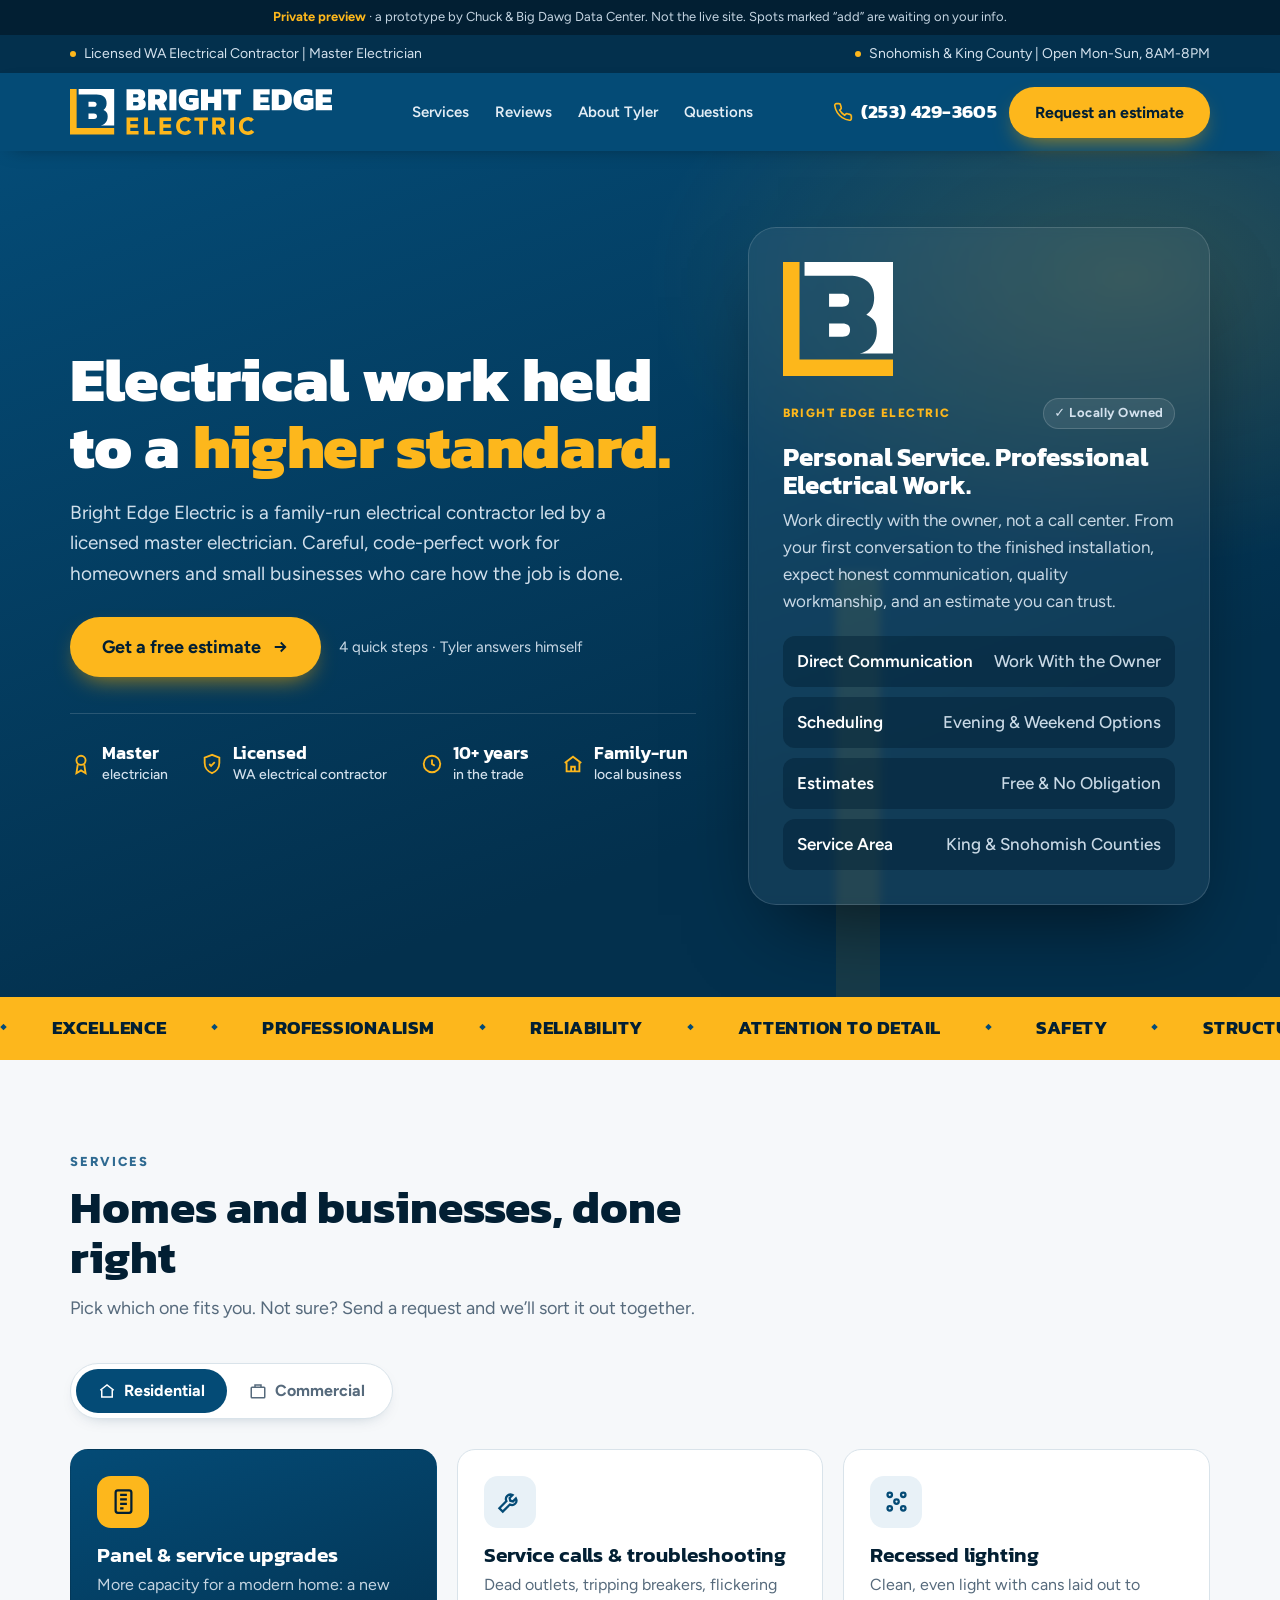
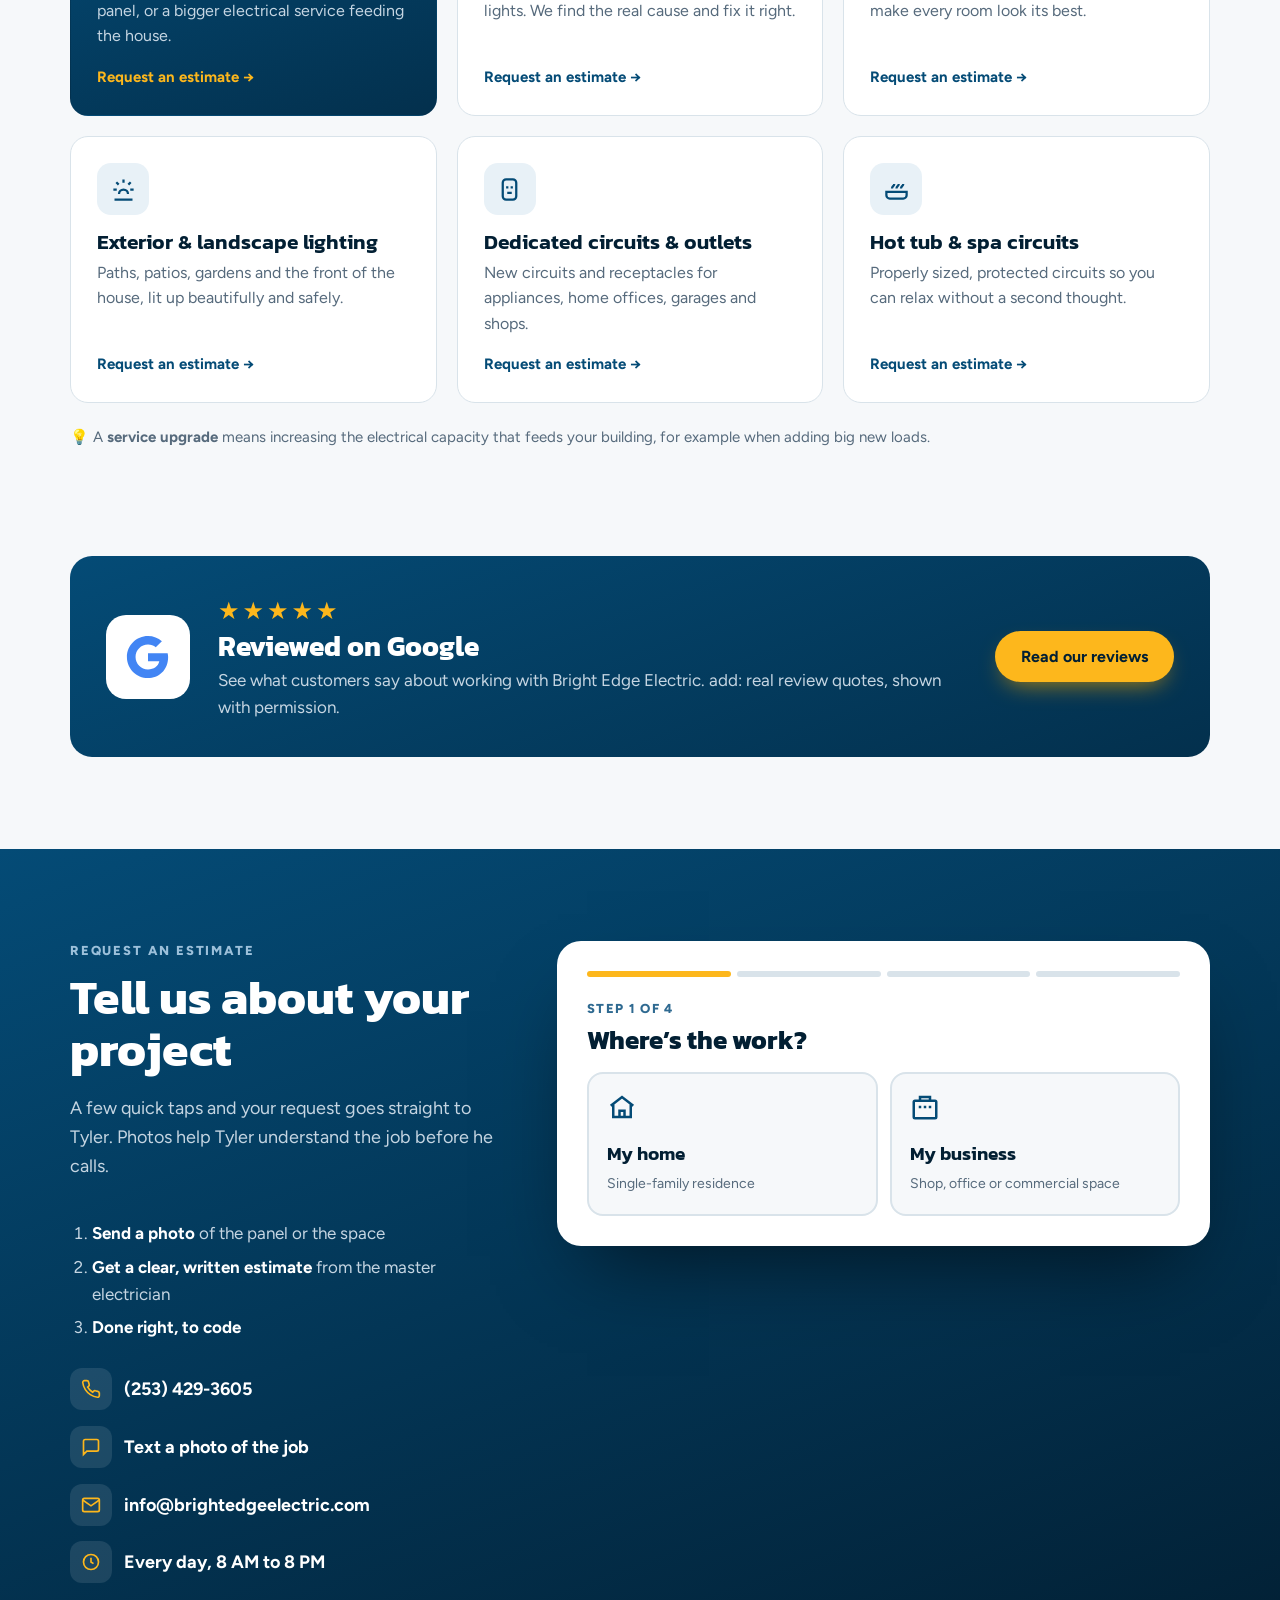
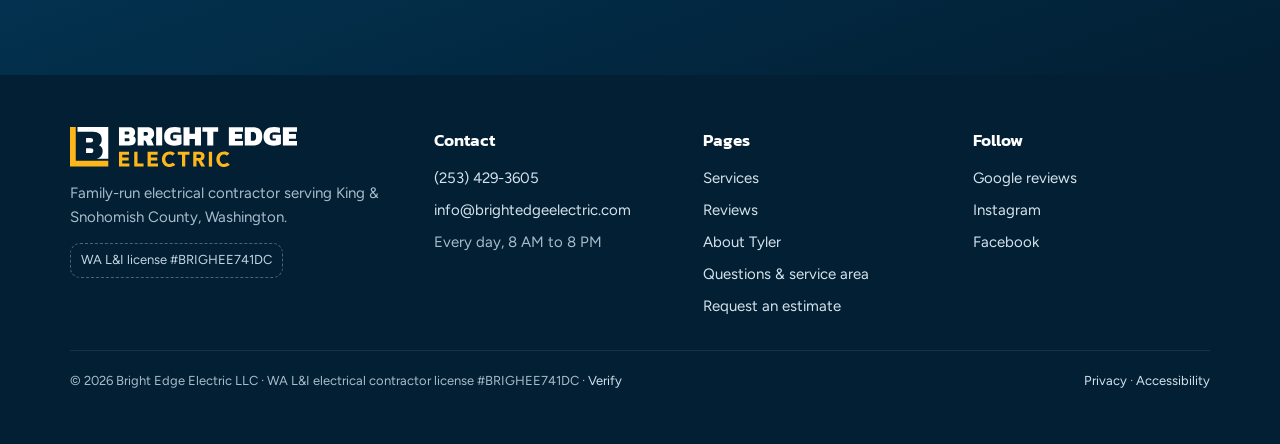
==== index.html @ 6c6858cc "Short home page + About and Questions pages, a phone menu, and real light/dark mode Feedback (Oct 24" ====
<!doctype html>
<html lang="en">
<head>
<meta charset="utf-8">
<meta name="viewport" content="width=device-width, initial-scale=1, viewport-fit=cover">
<title>Bright Edge Electric | Master Electrician · King &amp; Snohomish County</title>
<meta name="description" content="Bright Edge Electric LLC: Licensed WA Electrical Contractor and Master Electrician for homes and small businesses in Snohomish &amp; King County. Panel and service upgrades, lighting, troubleshooting, tenant improvements. Free estimates. Open Mon-Sun, 8AM-8PM.">
<meta name="robots" content="noindex">
<meta name="color-scheme" content="light dark">
<meta name="theme-color" content="#044B76">
<link rel="icon" type="image/png" sizes="32x32" href="assets/icon-32.png">
<link rel="apple-touch-icon" href="assets/icon-180.png">
<link rel="preconnect" href="https://fonts.googleapis.com">
<link rel="preconnect" href="https://fonts.gstatic.com" crossorigin>
<link href="https://fonts.googleapis.com/css2?family=Kanit:wght@600;700;800&family=Figtree:wght@400;500;600;700;800;900&display=swap" rel="stylesheet">
<link rel="stylesheet" href="assets/site.css">
<script type="application/ld+json">
{"@context":"https://schema.org","@type":"Electrician","name":"Bright Edge Electric LLC","telephone":"+1-253-429-3605",
 "email":"info@brightedgeelectric.com","url":"https://www.brightedgeelectric.com/","image":"assets/icon-512.png",
 "areaServed":[{"@type":"AdministrativeArea","name":"King County, WA"},{"@type":"AdministrativeArea","name":"Snohomish County, WA"}],
 "openingHoursSpecification":[{"@type":"OpeningHoursSpecification","dayOfWeek":["Monday","Tuesday","Wednesday","Thursday","Friday","Saturday","Sunday"],"opens":"08:00","closes":"20:00"}],
 "identifier":{"@type":"PropertyValue","name":"WA L&I Electrical Contractor License","value":"BRIGHEE741DC"},
 "founder":{"@type":"Person","name":"Tyler Koch","jobTitle":"Owner & Master Electrician"},
 "sameAs":["https://www.instagram.com/brightedgeelectric","https://www.facebook.com/share/1AqopaQsct/","https://share.google/fxkkFDbRHWmGJxpIm"]}
</script>
</head>
<body>

<div class="preview"><b>Private preview</b> · a prototype by Chuck &amp; Big Dawg Data Center. Not the live site. Spots marked “add” are waiting on your info.</div>

<div class="topbar"><div class="wrap">
  <span><i class="dot"></i> Licensed WA Electrical Contractor | Master Electrician</span>
  <span class="hide-sm"><i class="dot"></i> Snohomish &amp; King County | Open Mon-Sun, 8AM-8PM</span>
</div></div>

<header class="main"><div class="wrap">
  <a class="logo" href="#top" aria-label="Bright Edge Electric home"><img src="assets/logo-horizontal-reverse.svg" alt="Bright Edge Electric"></a>
  <nav class="links" aria-label="Main"><a href="#services">Services</a><a href="#reviews">Reviews</a><a href="about.html">About Tyler</a><a href="faq.html">Questions</a></nav>
  <div class="head-cta">
    <a class="phone" href="tel:+12534293605" aria-label="Call (253) 429-3605">
      <svg viewBox="0 0 24 24" fill="none" stroke="currentColor" stroke-width="2"><path d="M22 16.9v3a2 2 0 0 1-2.2 2 19.8 19.8 0 0 1-8.6-3.1 19.5 19.5 0 0 1-6-6A19.8 19.8 0 0 1 2.1 4.2 2 2 0 0 1 4.1 2h3a2 2 0 0 1 2 1.7c.1.9.4 1.8.7 2.7a2 2 0 0 1-.5 2.1L8 9.8a16 16 0 0 0 6 6l1.3-1.3a2 2 0 0 1 2.1-.4c.9.3 1.8.6 2.7.7a2 2 0 0 1 1.7 2z"/></svg>
      <span>(253) 429-3605</span></a>
    <a class="btn btn-gold" href="#quote">Request an estimate</a>
  </div>
</div></header>
<nav class="mnav" aria-label="Pages"><div class="wrap"><a href="#services">Services</a><a href="#reviews">Reviews</a><a href="about.html">About</a><a href="faq.html">Questions</a></div></nav>

<main id="top">
<section class="hero" style="padding:0"><div class="wrap">
  <div>
    <h1>Electrical work held to a <em>higher standard.</em></h1>
    <p class="lede">Bright Edge Electric is a family-run electrical contractor led by a licensed master electrician. Careful, code-perfect work for homeowners and small businesses who care how the job is done.</p>
    <div class="ctas"><a class="btn btn-gold btn-big" href="#quote">Get a free estimate
      <svg viewBox="0 0 24 24" fill="none" stroke="currentColor" stroke-width="2.4"><path d="M5 12h14M13 6l6 6-6 6"/></svg></a>
      <span class="cta-note">4 quick steps · Tyler answers himself</span></div>
    <div class="trust">
      <div><svg viewBox="0 0 24 24" fill="none" stroke="currentColor" stroke-width="2"><circle cx="12" cy="8" r="5"/><path d="M8.5 12.5 7 22l5-3 5 3-1.5-9.5"/></svg><span><b>Master</b>electrician</span></div>
      <div><svg viewBox="0 0 24 24" fill="none" stroke="currentColor" stroke-width="2"><path d="M12 2 4 5v6c0 5 3.4 9.4 8 11 4.6-1.6 8-6 8-11V5z"/><path d="m9 12 2 2 4-4"/></svg><span><b>Licensed</b>WA electrical contractor</span></div>
      <div><svg viewBox="0 0 24 24" fill="none" stroke="currentColor" stroke-width="2"><circle cx="12" cy="12" r="9"/><path d="M12 7v5l3 2"/></svg><span><b>10+ years</b>in the trade</span></div>
      <div><svg viewBox="0 0 24 24" fill="none" stroke="currentColor" stroke-width="2"><path d="M3 11 12 4l9 7"/><path d="M5 10v10h14V10"/><path d="M10 20v-5h4v5"/></svg><span><b>Family-run</b>local business</span></div>
    </div>
  </div>
  <div class="hero-card">
    <img class="mark" src="assets/icon-reverse.svg" alt="">
    <div class="card-tag"><span>Bright Edge Electric</span><span class="local">✓ Locally Owned</span></div>
    <h3>Personal Service. Professional Electrical Work.</h3>
    <p>Work directly with the owner, not a call center. From your first conversation to the finished installation, expect honest communication, quality workmanship, and an estimate you can trust.</p>
    <div class="hours">
      <div>Direct Communication <span>Work With the Owner</span></div>
      <div>Scheduling <span>Evening &amp; Weekend Options</span></div>
      <div>Estimates <span>Free &amp; No Obligation</span></div>
      <div>Service Area <span>King &amp; Snohomish Counties</span></div>
    </div>
  </div>
</div></section>

<div class="values" aria-hidden="true"><div class="track">
  <span>Excellence</span><span>Professionalism</span><span>Reliability</span><span>Attention to detail</span><span>Safety</span><span>Structure</span>
  <span>Excellence</span><span>Professionalism</span><span>Reliability</span><span>Attention to detail</span><span>Safety</span><span>Structure</span>
</div></div>

<section id="services"><div class="wrap">
  <div class="section-head">
    <div class="kicker">Services</div>
    <h2>Homes and businesses, done right</h2>
    <p>Pick which one fits you. Not sure? Send a request and we’ll sort it out together.</p>
  </div>
  <div class="switch" role="group" aria-label="Show services for">
    <button type="button" aria-pressed="true" data-panel="res"><svg viewBox="0 0 24 24" fill="none" stroke="currentColor" stroke-width="2"><path d="M3 11 12 4l9 7"/><path d="M5 10v10h14V10"/></svg>Residential</button>
    <button type="button" aria-pressed="false" data-panel="com"><svg viewBox="0 0 24 24" fill="none" stroke="currentColor" stroke-width="2"><rect x="3" y="7" width="18" height="14" rx="1"/><path d="M8 7V4h8v3"/></svg>Commercial</button>
  </div>

  <div class="svc-panel grid3 on" id="res">
    <div class="svc feature"><div class="ic"><svg viewBox="0 0 24 24" fill="none" stroke="currentColor" stroke-width="2"><rect x="5" y="2" width="14" height="20" rx="2"/><path d="M9 6h6M9 10h6M9 14h6M9 18h3"/></svg></div>
      <h3>Panel &amp; service upgrades</h3><p>More capacity for a modern home: a new panel, or a bigger electrical service feeding the house.</p><a href="#quote" data-svc="Panel / service upgrade" data-type="home">Request an estimate →</a></div>
    <div class="svc"><div class="ic"><svg viewBox="0 0 24 24" fill="none" stroke="currentColor" stroke-width="2"><path d="M14.7 6.3a4 4 0 0 0-5.4 5.4L3 18l3 3 6.3-6.3a4 4 0 0 0 5.4-5.4l-2.6 2.6-2.4-.6-.6-2.4z"/></svg></div>
      <h3>Service calls &amp; troubleshooting</h3><p>Dead outlets, tripping breakers, flickering lights. We find the real cause and fix it right.</p><a href="#quote" data-svc="Troubleshooting" data-type="home">Request an estimate →</a></div>
    <div class="svc"><div class="ic"><svg viewBox="0 0 24 24" fill="none" stroke="currentColor" stroke-width="2"><circle cx="6" cy="6" r="2"/><circle cx="18" cy="6" r="2"/><circle cx="6" cy="18" r="2"/><circle cx="18" cy="18" r="2"/><circle cx="12" cy="12" r="2"/></svg></div>
      <h3>Recessed lighting</h3><p>Clean, even light with cans laid out to make every room look its best.</p><a href="#quote" data-svc="Recessed lighting" data-type="home">Request an estimate →</a></div>
    <div class="svc"><div class="ic"><svg viewBox="0 0 24 24" fill="none" stroke="currentColor" stroke-width="2"><path d="M12 3v3M5.6 5.6l2.1 2.1M3 12h3M18 12h3M16.3 7.7l2.1-2.1"/><path d="M8 16a4 4 0 1 1 8 0"/><path d="M4 21h16"/></svg></div>
      <h3>Exterior &amp; landscape lighting</h3><p>Paths, patios, gardens and the front of the house, lit up beautifully and safely.</p><a href="#quote" data-svc="Exterior / landscape lighting" data-type="home">Request an estimate →</a></div>
    <div class="svc"><div class="ic"><svg viewBox="0 0 24 24" fill="none" stroke="currentColor" stroke-width="2"><rect x="6" y="3" width="12" height="18" rx="3"/><path d="M10 9v2M14 9v2M10 15h4"/></svg></div>
      <h3>Dedicated circuits &amp; outlets</h3><p>New circuits and receptacles for appliances, home offices, garages and shops.</p><a href="#quote" data-svc="Dedicated circuits / receptacles" data-type="home">Request an estimate →</a></div>
    <div class="svc"><div class="ic"><svg viewBox="0 0 24 24" fill="none" stroke="currentColor" stroke-width="2"><path d="M3 14h18v3a3 3 0 0 1-3 3H6a3 3 0 0 1-3-3z"/><path d="M8 11c0-2 2-2 2-4M12 11c0-2 2-2 2-4M16 11c0-2 2-2 2-4"/></svg></div>
      <h3>Hot tub &amp; spa circuits</h3><p>Properly sized, protected circuits so you can relax without a second thought.</p><a href="#quote" data-svc="Hot tub / spa circuit" data-type="home">Request an estimate →</a></div>
  </div>

  <div class="svc-panel grid3" id="com">
    <div class="svc feature"><div class="ic"><svg viewBox="0 0 24 24" fill="none" stroke="currentColor" stroke-width="2"><rect x="3" y="7" width="18" height="14" rx="1"/><path d="M8 7V4h8v3M7 12h2M11 12h2M15 12h2M7 16h2M11 16h2M15 16h2"/></svg></div>
      <h3>Tenant improvements &amp; remodels</h3><p>Electrical for build-outs and remodels, coordinated cleanly with your schedule.</p><a href="#quote" data-svc="Tenant improvement / remodel" data-type="business">Request an estimate →</a></div>
    <div class="svc"><div class="ic"><svg viewBox="0 0 24 24" fill="none" stroke="currentColor" stroke-width="2"><path d="M14.7 6.3a4 4 0 0 0-5.4 5.4L3 18l3 3 6.3-6.3a4 4 0 0 0 5.4-5.4l-2.6 2.6-2.4-.6-.6-2.4z"/></svg></div>
      <h3>Service calls &amp; troubleshooting</h3><p>Fast, careful diagnosis that keeps your business up and running.</p><a href="#quote" data-svc="Troubleshooting" data-type="business">Request an estimate →</a></div>
    <div class="svc"><div class="ic"><svg viewBox="0 0 24 24" fill="none" stroke="currentColor" stroke-width="2"><path d="M9 18h6M10 22h4"/><path d="M12 2a7 7 0 0 0-4 12.7c.6.5 1 1.2 1 2V18h6v-1.3c0-.8.4-1.5 1-2A7 7 0 0 0 12 2z"/></svg></div>
      <h3>Task &amp; lighting upgrades</h3><p>Brighter, better work areas and storefronts with modern fixtures.</p><a href="#quote" data-svc="Lighting upgrade" data-type="business">Request an estimate →</a></div>
    <div class="svc"><div class="ic"><svg viewBox="0 0 24 24" fill="none" stroke="currentColor" stroke-width="2"><path d="M11 20A7 7 0 0 1 9.8 6.1C15.5 5 17 4.5 19 2c1 2 2 4.2 2 8 0 5.5-4.8 10-10 10z"/><path d="M2 21c0-3 1.9-5.4 5-6"/></svg></div>
      <h3>Energy-efficient lighting</h3><p>Efficient systems that meet applicable green building standards and cut energy costs.</p><a href="#quote" data-svc="Energy-efficient lighting" data-type="business">Request an estimate →</a></div>
    <div class="svc"><div class="ic"><svg viewBox="0 0 24 24" fill="none" stroke="currentColor" stroke-width="2"><rect x="6" y="3" width="12" height="18" rx="3"/><path d="M10 9v2M14 9v2M10 15h4"/></svg></div>
      <h3>Branch circuits &amp; receptacles</h3><p>New circuits and outlets for equipment, workstations and expansions.</p><a href="#quote" data-svc="Branch circuits / receptacles" data-type="business">Request an estimate →</a></div>
    <div class="svc"><div class="ic"><svg viewBox="0 0 24 24" fill="none" stroke="currentColor" stroke-width="2"><rect x="5" y="2" width="14" height="20" rx="2"/><path d="M9 6h6M9 10h6M9 14h6M9 18h3"/></svg></div>
      <h3>Panel &amp; service upgrades</h3><p>Capacity for growth, plus general installations and modifications done to code.</p><a href="#quote" data-svc="Panel / service upgrade" data-type="business">Request an estimate →</a></div>
  </div>
  <p class="note">💡 A <b>service upgrade</b> means increasing the electrical capacity that feeds your building, for example when adding big new loads.</p>
</div></section>

<section id="reviews" style="padding-top:0"><div class="wrap">
  <div class="reviews">
    <div class="g-badge" aria-hidden="true"><svg viewBox="0 0 48 48"><path fill="#4285F4" d="M44.5 20H24v8.5h11.8C34.7 33.9 30.1 37 24 37c-7.2 0-13-5.8-13-13s5.8-13 13-13c3.1 0 5.9 1.1 8.1 2.9l6.4-6.4C34.6 4.1 29.6 2 24 2 11.8 2 2 11.8 2 24s9.8 22 22 22c11 0 21-8 21-22 0-1.3-.2-2.7-.5-4z"/></svg></div>
    <div><div class="stars">★★★★★</div><h3>Reviewed on Google</h3><p>See what customers say about working with Bright Edge Electric. add: real review quotes, shown with permission.</p></div>
    <a class="btn btn-gold" href="https://share.google/fxkkFDbRHWmGJxpIm" target="_blank" rel="noopener">Read our reviews</a>
  </div>
</div></section>

<section class="quote" id="quote"><div class="wrap">
  <div class="q-head">
    <div class="kicker">Request an estimate</div>
    <h2>Tell us about your project</h2>
    <p class="lede">A few quick taps and your request goes straight to Tyler. Photos help Tyler understand the job before he calls.</p>
  </div>

  <form class="wizard" id="wiz" novalidate>
    <div class="progress"><i class="on"></i><i></i><i></i><i></i></div>

    <div class="wstep on" data-step="1">
      <div class="step-label">Step 1 of 4</div><h3>Where’s the work?</h3>
      <div class="choices">
        <button type="button" class="choice" data-type="home"><svg viewBox="0 0 24 24" fill="none" stroke="currentColor" stroke-width="2"><path d="M3 11 12 4l9 7"/><path d="M5 10v10h14V10"/><path d="M10 20v-5h4v5"/></svg><b>My home</b><span>Single-family residence</span></button>
        <button type="button" class="choice" data-type="business"><svg viewBox="0 0 24 24" fill="none" stroke="currentColor" stroke-width="2"><rect x="3" y="7" width="18" height="14" rx="1"/><path d="M8 7V4h8v3M7 12h2M11 12h2M15 12h2"/></svg><b>My business</b><span>Shop, office or commercial space</span></button>
      </div>
    </div>

    <div class="wstep" data-step="2">
      <div class="step-label">Step 2 of 4</div><h3>What do you need?</h3>
      <div class="pills" id="svcPills"></div>
      <div class="nav-btns"><button type="button" class="btn btn-line" data-back>Back</button><button type="button" class="btn btn-gold" data-next>Next</button></div>
    </div>

    <div class="wstep" data-step="3">
      <div class="step-label">Step 3 of 4</div><h3>Tell us a bit more</h3>
      <div class="field"><label for="msg">Project details</label><textarea id="msg" name="details" placeholder="e.g. 1980s house, want 6 recessed lights in the living room"></textarea></div>
      <div class="row">
        <div class="field"><label for="loc">City or ZIP</label><input id="loc" name="location" autocomplete="postal-code" placeholder="e.g. Kirkland"></div>
        <div class="field"><label for="when">Timeline</label><select id="when" name="timeline"><option value="">Choose one</option><option>As soon as possible</option><option>Within 2 weeks</option><option>Within 1 to 3 months</option><option>Just planning</option></select></div>
      </div>
      <label class="drop">📷 <b>Add photos</b> of the panel, room or problem (optional)<input type="file" accept="image/*" multiple id="photos"></label>
      <div class="nav-btns"><button type="button" class="btn btn-line" data-back>Back</button><button type="button" class="btn btn-gold" data-next>Next</button></div>
    </div>

    <div class="wstep" data-step="4">
      <div class="step-label">Step 4 of 4</div><h3>How do we reach you?</h3>
      <div class="row">
        <div class="field"><label for="fn">First name</label><input id="fn" name="first" autocomplete="given-name"></div>
        <div class="field"><label for="ln">Last name</label><input id="ln" name="last" autocomplete="family-name"></div>
      </div>
      <div class="row">
        <div class="field"><label for="ph">Phone</label><input id="ph" name="phone" type="tel" autocomplete="tel"></div>
        <div class="field"><label for="em">Email</label><input id="em" name="email" type="email" autocomplete="email"></div>
      </div>
      <div class="field"><label>Best way to reach you</label><div class="pills" id="contactPills"><button type="button" class="pill picked">Call</button><button type="button" class="pill">Text</button><button type="button" class="pill">Email</button></div></div>
      <div class="field"><label for="hear">How did you hear about us?</label>
        <select id="hear" name="heard"><option value="">Choose one</option><option>Google</option><option>AI assistant (ChatGPT, Gemini…)</option><option>Yelp</option><option>Instagram / Facebook</option><option>Nextdoor</option><option>Friend or neighbor</option><option>Saw the truck</option><option>Other</option></select></div>
      <div class="nav-btns"><button type="button" class="btn btn-line" data-back>Back</button><button type="submit" class="btn btn-gold">Send my request</button></div>
      <input type="text" name="website" id="hp" tabindex="-1" autocomplete="off" aria-hidden="true" style="position:absolute;left:-9999px;width:1px;height:1px;opacity:0">
      <p class="err" id="sendErr" role="alert" hidden></p>
      <p class="fine">You’ll hear back from Tyler directly. Your details are only used to answer your request, never sold or shared.</p>
    </div>

    <div class="wstep" data-step="5">
      <div class="sent"><div class="ic"><svg width="32" height="32" viewBox="0 0 24 24" fill="none" stroke="currentColor" stroke-width="2.6"><path d="m5 12 5 5L20 7"/></svg></div>
        <h3>Request received!</h3><p style="color:var(--muted)" id="sentText">Thanks! Tyler will reach out soon.</p>
        <p class="fine">Need it sooner? Call <a href="tel:+12534293605">(253) 429-3605</a>.</p></div>
    </div>
  </form>

  <div class="q-info">
    <ol class="mini-steps"><li><b>Send a photo</b> of the panel or the space</li><li><b>Get a clear, written estimate</b> from the master electrician</li><li><b>Done right, to code</b></li></ol>
    <ul class="contact-list">
      <li><span class="ic"><svg viewBox="0 0 24 24" fill="none" stroke="currentColor" stroke-width="2"><path d="M22 16.9v3a2 2 0 0 1-2.2 2 19.8 19.8 0 0 1-8.6-3.1 19.5 19.5 0 0 1-6-6A19.8 19.8 0 0 1 2.1 4.2 2 2 0 0 1 4.1 2h3a2 2 0 0 1 2 1.7c.1.9.4 1.8.7 2.7a2 2 0 0 1-.5 2.1L8 9.8a16 16 0 0 0 6 6l1.3-1.3a2 2 0 0 1 2.1-.4c.9.3 1.8.6 2.7.7a2 2 0 0 1 1.7 2z"/></svg></span><a href="tel:+12534293605">(253) 429-3605</a></li>
      <li><span class="ic"><svg viewBox="0 0 24 24" fill="none" stroke="currentColor" stroke-width="2"><path d="M21 15a2 2 0 0 1-2 2H7l-4 4V5a2 2 0 0 1 2-2h14a2 2 0 0 1 2 2z"/></svg></span><a href="sms:+12534293605">Text a photo of the job</a></li>
      <li><span class="ic"><svg viewBox="0 0 24 24" fill="none" stroke="currentColor" stroke-width="2"><rect x="2" y="4" width="20" height="16" rx="2"/><path d="m22 6-10 7L2 6"/></svg></span><a href="mailto:info@brightedgeelectric.com">info@brightedgeelectric.com</a></li>
      <li><span class="ic"><svg viewBox="0 0 24 24" fill="none" stroke="currentColor" stroke-width="2"><circle cx="12" cy="12" r="9"/><path d="M12 7v5l3 2"/></svg></span><span class="t">Every day, 8 AM to 8 PM</span></li>
    </ul>
  </div>
</div></section>
<!-- Portfolio ("Our work"): back in when Ty sends his own job photos -->
</main>

<footer><div class="wrap">
  <div><img src="assets/logo-horizontal-reverse.svg" alt="Bright Edge Electric" style="height:40px;width:auto">
    <p style="margin:14px 0 0">Family-run electrical contractor serving King &amp; Snohomish County, Washington.</p>
    <span class="lic">WA L&amp;I license #BRIGHEE741DC</span></div>
  <div><h4>Contact</h4><ul><li><a href="tel:+12534293605">(253) 429-3605</a></li><li><a href="mailto:info@brightedgeelectric.com">info@brightedgeelectric.com</a></li><li>Every day, 8 AM to 8 PM</li></ul></div>
  <div><h4>Pages</h4><ul><li><a href="#services">Services</a></li><li><a href="#reviews">Reviews</a></li><li><a href="about.html">About Tyler</a></li><li><a href="faq.html">Questions &amp; service area</a></li><li><a href="#quote">Request an estimate</a></li></ul></div>
  <div><h4>Follow</h4><ul><li><a href="https://share.google/fxkkFDbRHWmGJxpIm" target="_blank" rel="noopener">Google reviews</a></li><li><a href="https://www.instagram.com/brightedgeelectric" target="_blank" rel="noopener">Instagram</a></li><li><a href="https://www.facebook.com/share/1AqopaQsct/" target="_blank" rel="noopener">Facebook</a></li></ul></div>
  <div class="legal"><span>© 2026 Bright Edge Electric LLC · WA L&amp;I electrical contractor license #BRIGHEE741DC · <a href="https://secure.lni.wa.gov/verify/" target="_blank" rel="noopener">Verify</a></span><span><a href="privacy.html">Privacy</a> · <a href="accessibility.html">Accessibility</a></span></div>
</div></footer>

<div class="callbar"><a class="btn btn-ghost" href="tel:+12534293605">📞 Call</a><a class="btn btn-ghost" href="sms:+12534293605">💬 Text</a><a class="btn btn-gold" href="#quote">Free estimate</a></div>

<script>
(function () {
  // Residential / Commercial switch
  function showPanel(id) {
    document.querySelectorAll('.switch button').forEach(function (t) { t.setAttribute('aria-pressed', String(t.dataset.panel === id)); });
    document.querySelectorAll('.svc-panel').forEach(function (p) { p.classList.toggle('on', p.id === id); });
  }
  document.querySelectorAll('.switch button').forEach(function (t) { t.addEventListener('click', function () { showPanel(t.dataset.panel); }); });
  document.querySelectorAll('[data-tab]').forEach(function (a) { a.addEventListener('click', function () { showPanel(a.dataset.tab); }); });

  // Estimate wizard
  var SERVICES = {
    home: ['Panel / service upgrade', 'Troubleshooting', 'Recessed lighting', 'Exterior / landscape lighting', 'Dedicated circuits / receptacles', 'Hot tub / spa circuit', 'Something else'],
    business: ['Tenant improvement / remodel', 'Troubleshooting', 'Lighting upgrade', 'Energy-efficient lighting', 'Branch circuits / receptacles', 'Panel / service upgrade', 'Something else']
  };
  var state = {type: null, service: null, contact: 'Call'}, step = 1;
  var wiz = document.getElementById('wiz');
  function go(n, stay) {
    step = n;
    wiz.querySelectorAll('.wstep').forEach(function (s) { s.classList.toggle('on', Number(s.dataset.step) === n); });
    wiz.querySelectorAll('.progress i').forEach(function (bar, i) { bar.classList.toggle('on', i < Math.min(n, 4)); });
    // On a phone the steps differ in height, so the next one can start above the screen: bring its top back into view
    var top = wiz.getBoundingClientRect().top;
    if (!stay && (top < 0 || top > innerHeight * 0.6)) wiz.scrollIntoView({block: 'start'});
  }
  function pickType(type, service) {
    state.type = type;
    wiz.querySelectorAll('.choice').forEach(function (c) { c.classList.toggle('picked', c.dataset.type === type); });
    var box = document.getElementById('svcPills'); box.innerHTML = '';
    SERVICES[type].forEach(function (s) {
      var p = document.createElement('button'); p.type = 'button'; p.className = 'pill' + (s === service ? ' picked' : ''); p.textContent = s;
      p.addEventListener('click', function () { state.service = s; box.querySelectorAll('.pill').forEach(function (x) { x.classList.toggle('picked', x === p); }); });
      box.appendChild(p);
    });
    state.service = service || null;
  }
  wiz.querySelectorAll('.choice').forEach(function (c) { c.addEventListener('click', function () { pickType(c.dataset.type); go(2); }); });
  wiz.querySelectorAll('[data-next]').forEach(function (b) { b.addEventListener('click', function () { go(step + 1); }); });
  wiz.querySelectorAll('[data-back]').forEach(function (b) { b.addEventListener('click', function () { go(step - 1); }); });
  document.querySelectorAll('#contactPills .pill').forEach(function (p) {
    p.addEventListener('click', function () { state.contact = p.textContent; document.querySelectorAll('#contactPills .pill').forEach(function (x) { x.classList.toggle('picked', x === p); }); });
  });
  document.getElementById('photos').addEventListener('change', function () {
    var n = this.files.length; this.parentNode.firstChild.textContent = n ? '✅ ' : '📷 ';
    this.parentNode.querySelector('b').textContent = n ? n + ' photo' + (n > 1 ? 's' : '') + ' added' : 'Add photos';
  });
  // Service cards jump into the wizard with the service already picked
  document.querySelectorAll('a[data-svc]').forEach(function (a) {
    a.addEventListener('click', function () { pickType(a.dataset.type, a.dataset.svc); go(3, true); });
  });
  // Phone photos are often 3-8 MB each: shrink them in the browser (longest side 2400 px, same as HQ keeps) so a
  // request sends quickly on cell data. HQ re-encodes them and strips location data either way. Drawing through an
  // <img> keeps the photo upright; anything the browser can't open (e.g. HEIC on Android) is sent as it is.
  function shrink(file) {
    return new Promise(function (done) {
      if (!/^image\//.test(file.type) || !window.URL || !document.createElement('canvas').toBlob) return done(file);
      var url = URL.createObjectURL(file), img = new Image();
      img.onload = function () {
        var s = Math.min(1, 2400 / Math.max(img.naturalWidth, img.naturalHeight)), c = document.createElement('canvas');
        c.width = Math.round(img.naturalWidth * s); c.height = Math.round(img.naturalHeight * s);
        c.getContext('2d').drawImage(img, 0, 0, c.width, c.height);
        URL.revokeObjectURL(url);
        c.toBlob(function (b) { done(b && b.size < file.size ? b : file); }, 'image/jpeg', 0.85);
      };
      img.onerror = function () { URL.revokeObjectURL(url); done(file); };
      img.src = url;
    });
  }
  // Send the request to Bright Edge HQ (Tyler's app), photos included
  var HQ = 'https://hq.bigdaddydatacenter.com/api/leads';
  wiz.addEventListener('submit', function (e) {
    e.preventDefault();
    var err = document.getElementById('sendErr'), btn = wiz.querySelector('button[type=submit]');
    var val = function (id) { return document.getElementById(id).value.trim(); };
    var name = val('fn');
    err.hidden = true;
    if (!name || (val('ph').replace(/\D/g, '').length < 10 && !val('em'))) {
      err.textContent = 'Please add your first name and a phone number or email so Tyler can reach you.';
      err.hidden = false; return;
    }
    var fd = new FormData();
    fd.append('first', name); fd.append('last', val('ln')); fd.append('phone', val('ph')); fd.append('email', val('em'));
    fd.append('contact', state.contact || ''); fd.append('kind', state.type || ''); fd.append('service', state.service || '');
    fd.append('details', val('msg')); fd.append('location', val('loc')); fd.append('timeline', val('when'));
    fd.append('heard', val('hear')); fd.append('website', val('hp'));
    var files = [].slice.call(document.getElementById('photos').files, 0, 6);
    btn.disabled = true; btn.textContent = files.length ? 'Sending photos…' : 'Sending…';
    Promise.all(files.map(shrink)).then(function (photos) {
      photos.forEach(function (p, i) { fd.append('photos', p, p === files[i] ? files[i].name : 'photo-' + (i + 1) + '.jpg'); });
      return fetch(HQ, {method: 'POST', body: fd});
    }).then(function (r) {
      return r.json().catch(function () { return {}; }).then(function (j) { if (!r.ok || !j.ok) throw new Error(j.error || 'send'); });
    }).then(function () {
      document.getElementById('sentText').textContent = 'Thanks, ' + name + '! Tyler will ' +
        ({Call: 'call', Text: 'text', Email: 'email'}[state.contact] || 'reach out to') + ' you soon about your ' + (state.service || 'project').toLowerCase() + '.';
      go(5);
    }).catch(function (x) {
      err.textContent = (x && x.message && x.message !== 'send' ? x.message + ' ' : 'Something went wrong sending your request. ') +
        'You can also call or text (253) 429-3605.';
      err.hidden = false;
    }).then(function () { btn.disabled = false; btn.textContent = 'Send my request'; });
  });
})();
</script>
</body>
</html>
---- assets/site.css ----
:root{
  --navy:#044b76; --navy-deep:#03304d; --ink:#021f33; --steel:#2f6a91; --sky:#e8f1f7;
  --gold:#fdb71c; --gold-deep:#e09e00; --paper:#f6f8fa; --line:#d9e3ea; --text:#17293a; --muted:#566a7c;
  --card:#fff; --heading:var(--ink); --link:var(--navy); --text2:#34485a;
  --err-bg:#fde8e6; --err:#9b2c1f; --draft:#8a5a00; --draft-line:#b07800;
  --radius:18px; --shadow:0 18px 40px -18px rgba(3,48,77,.35);
}
*{box-sizing:border-box}
html{scroll-behavior:smooth}
body{margin:0;background:var(--paper);color:var(--text);font:17px/1.6 Figtree,system-ui,sans-serif;-webkit-font-smoothing:antialiased}
h1,h2,h3{font-family:Kanit,Figtree,sans-serif;line-height:1.08;margin:0;color:var(--heading)}
a{color:inherit}
img{max-width:100%;display:block}
.wrap{max-width:1180px;margin:0 auto;padding:0 20px}
.btn{display:inline-flex;align-items:center;gap:10px;font:700 16px Figtree,sans-serif;text-decoration:none;border-radius:999px;white-space:nowrap;
  padding:14px 24px;border:2px solid transparent;cursor:pointer;transition:transform .15s,box-shadow .15s,background .15s}
.btn:hover{transform:translateY(-2px)}
.btn-gold{background:var(--gold);color:var(--ink);box-shadow:0 10px 24px -10px rgba(224,158,0,.85)}
.btn-gold:hover{background:#ffc94d}
.btn-ghost{border-color:rgba(255,255,255,.55);color:#fff}
.btn-ghost:hover{background:rgba(255,255,255,.1)}
.btn-line{border-color:var(--line);color:var(--link);background:var(--card)}
.btn svg{width:18px;height:18px}

.preview{background:var(--ink);color:#c5d5e2;font-size:13px;text-align:center;padding:7px 12px}
.preview b{color:var(--gold)}

/* Header */
.topbar{background:var(--navy-deep);color:#d4e2ee;font-size:14px}
.topbar .wrap{display:flex;justify-content:space-between;gap:12px;padding-top:8px;padding-bottom:8px;flex-wrap:wrap}
.topbar span{display:inline-flex;gap:8px;align-items:center}
.topbar .dot{width:6px;height:6px;border-radius:50%;background:var(--gold)}
header.main{position:sticky;top:0;z-index:40;background:var(--navy);box-shadow:0 6px 20px -12px rgba(0,0,0,.5)}
header.main .wrap{display:flex;align-items:center;justify-content:space-between;gap:16px;height:78px}
.logo img{height:46px;width:auto}
nav.links{display:flex;gap:26px}
nav.links a{color:#e3edf5;text-decoration:none;font-weight:600;font-size:15px;white-space:nowrap}
nav.links a:hover{color:var(--gold)}
.head-cta{display:flex;gap:12px;align-items:center}
.phone{color:#fff;text-decoration:none;font-weight:700;font-family:Kanit,sans-serif;font-size:19px;letter-spacing:.3px;display:inline-flex;gap:8px;align-items:center;white-space:nowrap}
.phone svg{width:20px;height:20px;color:var(--gold)}

/* Hero */
.hero{position:relative;overflow:hidden;color:#fff;background:
  radial-gradient(800px 480px at 88% 15%,rgba(253,183,28,.16),transparent 60%),
  linear-gradient(160deg,var(--navy) 0%,var(--navy-deep) 72%)}
.hero::after{content:"";position:absolute;right:-120px;bottom:-140px;width:520px;height:520px;border:44px solid rgba(253,183,28,.08);border-top:0;border-right:0;pointer-events:none}
.hero .wrap{position:relative;z-index:1;display:grid;grid-template-columns:1.15fr .85fr;gap:52px;align-items:center;padding-top:76px;padding-bottom:92px}
.hero h1{color:#fff;font-size:clamp(38px,5.2vw,62px);font-weight:800;margin:0 0 18px;letter-spacing:-.3px}
.hero h1 em{font-style:normal;color:var(--gold)}
.hero p.lede{font-size:19px;color:#d2e0ec;max-width:560px;margin:0}
.hero .ctas{display:flex;flex-wrap:wrap;align-items:center;gap:12px 18px;margin-top:28px}
.btn-big{font-size:18px;padding:17px 30px}.cta-note{color:#c9d9e6;font-size:15px}
.trust{display:grid;grid-template-columns:repeat(4,auto);gap:12px 26px;margin-top:36px;padding-top:28px;border-top:1px solid rgba(255,255,255,.15)}
.trust div{display:flex;gap:10px;align-items:center;font-size:14px;color:#d4e2ee;font-weight:500}
.trust svg{width:22px;height:22px;color:var(--gold);flex:none}
.trust b{display:block;color:#fff;font-family:Kanit,sans-serif;font-size:18px;font-weight:600;line-height:1.2}
.hero-card{position:relative;border-radius:28px;background:rgba(255,255,255,.06);border:1px solid rgba(255,255,255,.14);padding:34px;
  box-shadow:0 40px 80px -30px rgba(0,0,0,.6);-webkit-backdrop-filter:blur(4px);backdrop-filter:blur(4px)}
.hero-card .mark{width:110px;margin-bottom:22px}
.hero-card h3{color:#fff;font-size:26px;font-weight:700;margin-bottom:8px}
.hero-card p{color:#c9d9e6;margin:0 0 20px}
.hours{display:grid;gap:10px}
.hours div{display:flex;justify-content:space-between;gap:12px;padding:12px 14px;border-radius:12px;background:rgba(2,31,51,.45);font-weight:600}
.hours span{color:#c9d9e6;font-weight:500;text-align:right}
.card-tag{display:flex;justify-content:space-between;gap:12px;flex-wrap:wrap;align-items:center;margin-bottom:14px;
  font-size:12px;font-weight:800;letter-spacing:.12em;text-transform:uppercase;color:var(--gold)}
.card-tag .local{letter-spacing:.04em;text-transform:none;font-size:13px;font-weight:700;color:#d4e2ee;
  background:rgba(255,255,255,.08);border:1px solid rgba(255,255,255,.16);border-radius:999px;padding:4px 10px}

/* Values ribbon */
.values{background:var(--gold);color:var(--ink);overflow:hidden}
.values .track{display:flex;gap:44px;padding:16px 0;white-space:nowrap;font-family:Kanit,sans-serif;font-weight:700;font-size:19px;letter-spacing:.5px;
  text-transform:uppercase;animation:slide 30s linear infinite;width:max-content}
.values .track span::before{content:"◆";margin-right:44px;color:var(--navy);font-size:12px;vertical-align:3px}
@keyframes slide{to{transform:translateX(-50%)}}

/* Sections */
section{padding:92px 0}
.kicker{font-size:13px;font-weight:800;letter-spacing:.14em;text-transform:uppercase;color:var(--steel)}
.section-head{max-width:700px;margin-bottom:40px}
.section-head h2{font-size:clamp(30px,4vw,46px);font-weight:700;margin:10px 0 12px}
.section-head p{color:var(--muted);font-size:18px;margin:0}
.center{text-align:center;margin-left:auto;margin-right:auto}

/* Services with Residential / Commercial switch */
.switch{display:inline-flex;background:var(--card);border:1px solid var(--line);border-radius:999px;padding:5px;margin-bottom:30px;box-shadow:0 6px 18px -12px rgba(3,48,77,.4)}
.switch button{font:700 16px Figtree,sans-serif;border:0;background:none;padding:12px 22px;min-height:44px;border-radius:999px;cursor:pointer;color:var(--muted);display:inline-flex;gap:8px;align-items:center}
.switch button[aria-pressed="true"]{background:var(--navy);color:#fff}
.switch svg{width:18px;height:18px}
.svc-panel{display:none}.svc-panel.on{display:grid}
.grid3{grid-template-columns:repeat(3,1fr);gap:20px}
.svc{background:var(--card);border:1px solid var(--line);border-radius:var(--radius);padding:26px;transition:transform .2s,box-shadow .2s,border-color .2s;display:flex;flex-direction:column}
.svc:hover{transform:translateY(-4px);box-shadow:var(--shadow);border-color:#bfd0dd}
.svc .ic{width:52px;height:52px;border-radius:14px;background:var(--sky);color:var(--link);display:grid;place-items:center;margin-bottom:16px}
.svc .ic svg{width:27px;height:27px}
.svc h3{font-size:21px;font-weight:600;margin-bottom:6px}
.svc p{color:var(--muted);margin:0 0 16px;flex:1;font-size:16px}
.svc a{font-weight:700;color:var(--link);text-decoration:none;font-size:15px;display:inline-block;padding:10px 0;margin:-10px 0}
.svc a:hover{color:var(--gold-deep)}
.svc.feature{background:linear-gradient(160deg,var(--navy),var(--navy-deep));border-color:transparent}
.svc.feature h3{color:#fff}.svc.feature p{color:#c5d5e2}.svc.feature .ic{background:var(--gold);color:var(--ink)}.svc.feature a{color:var(--gold)}
.note{font-size:15px;color:var(--muted);margin-top:22px}

/* How it works (not used since Oct 24; kept for the trade-site kit) */
.how{padding-top:0}
.steps{display:grid;grid-template-columns:repeat(3,1fr);gap:20px;counter-reset:s}
.step{background:var(--card);border:1px solid var(--line);border-radius:var(--radius);padding:26px}
.step::before{counter-increment:s;content:counter(s);display:grid;place-items:center;width:46px;height:46px;border-radius:50%;
  background:var(--navy);color:var(--gold);font:800 22px Kanit,sans-serif;margin-bottom:14px}
.step h3{font-size:21px;margin-bottom:6px}.step p{margin:0;color:var(--muted);font-size:16px}
@media (max-width:980px){.steps{grid-template-columns:1fr}}

/* Mission */
.mission{background:var(--card);border-top:1px solid var(--line);border-bottom:1px solid var(--line)}
.mission .wrap{display:grid;grid-template-columns:1fr 1fr;gap:56px;align-items:center}
.quote-big{font-family:Kanit,sans-serif;font-size:clamp(26px,3vw,36px);font-weight:600;line-height:1.25;color:var(--heading);margin:12px 0 0;position:relative;padding-left:28px;border-left:6px solid var(--gold)}
.vgrid{display:grid;grid-template-columns:1fr 1fr;gap:14px}
.v{padding:18px;border-radius:14px;background:var(--paper);border:1px solid var(--line)}
.v b{display:block;font-family:Kanit,sans-serif;font-size:19px;color:var(--link);font-weight:600;margin-bottom:2px}
.v span{font-size:15px;color:var(--muted)}
.draft{display:inline-block;margin-top:14px;font-size:12px;font-weight:700;letter-spacing:.06em;text-transform:uppercase;color:var(--draft);border:1px dashed var(--draft-line);border-radius:999px;padding:4px 10px}

/* About */
.about .wrap{display:grid;grid-template-columns:.85fr 1.15fr;gap:56px;align-items:center}
.portrait{aspect-ratio:1/1;border-radius:28px;background:linear-gradient(150deg,var(--navy),var(--navy-deep));position:relative;display:grid;place-items:center;overflow:hidden}
.portrait img{width:46%}
.photo-note{position:absolute;top:14px;right:14px;font-size:11px;letter-spacing:.08em;text-transform:uppercase;background:rgba(255,255,255,.12);
  border:1px dashed rgba(255,255,255,.4);border-radius:999px;padding:5px 10px;color:#dbe7f0}
.about h2{font-size:clamp(30px,4vw,44px);margin:10px 0 18px}
.about p{font-size:18px;color:var(--text2)}
.checks{list-style:none;padding:0;margin:22px 0 0;display:grid;grid-template-columns:1fr 1fr;gap:12px}
.checks li{display:flex;gap:10px;align-items:flex-start;font-weight:700}
.checks svg{width:22px;height:22px;color:var(--gold-deep);flex:none;margin-top:1px}

/* Reviews + portfolio */
.reviews{border-radius:22px;background:linear-gradient(160deg,var(--navy),var(--navy-deep));color:#fff;padding:36px;display:grid;grid-template-columns:auto 1fr auto;gap:28px;align-items:center}
.g-badge{width:84px;height:84px;border-radius:20px;background:#fff;display:grid;place-items:center}
.g-badge svg{width:46px;height:46px}
.reviews h3{color:#fff;font-size:28px}
.reviews p{margin:6px 0 0;color:#c5d5e2}
.stars{color:var(--gold);font-size:24px;letter-spacing:3px}
.gallery{display:grid;grid-template-columns:repeat(3,1fr);gap:16px;margin-top:22px}
.shot{aspect-ratio:4/3;border-radius:16px;border:2px dashed #c4d3de;background:repeating-linear-gradient(135deg,#eef3f7 0 14px,#e8eef3 14px 28px);
  display:grid;place-items:center;text-align:center;color:var(--muted);font-size:14px;padding:12px}
.shot b{display:block;color:var(--navy);font-family:Kanit,sans-serif;font-size:17px;font-weight:600}

/* Area */
.area{background:var(--card);border-top:1px solid var(--line)}
.area .wrap{display:grid;grid-template-columns:1fr 1fr;gap:48px;align-items:center}
.county{margin-top:22px}
.county h3{font-size:18px;color:var(--link);margin-bottom:10px}
.chips{display:flex;flex-wrap:wrap;gap:8px}
.chip{padding:8px 14px;border-radius:999px;background:var(--sky);color:var(--link);font-weight:600;font-size:15px}
.map{aspect-ratio:1/1.05;border-radius:24px;background:linear-gradient(160deg,var(--navy),var(--navy-deep));position:relative;overflow:hidden}
.map svg{position:absolute;inset:0;width:100%;height:100%}

/* FAQ */
.faq{max-width:840px;margin:0 auto}
details{background:var(--card);border:1px solid var(--line);border-radius:14px;margin-bottom:12px;padding:0 22px}
summary{cursor:pointer;list-style:none;font-weight:700;font-size:18px;padding:20px 0;display:flex;justify-content:space-between;gap:16px;color:var(--heading)}
summary::-webkit-details-marker{display:none}
summary::after{content:"+";font-family:Kanit,sans-serif;font-size:26px;line-height:1;color:var(--link);transition:transform .2s}
details[open] summary::after{transform:rotate(45deg)}
details p{margin:0 0 20px;color:var(--muted)}

/* Estimate wizard */
.quote{background:linear-gradient(160deg,var(--navy),var(--ink));color:#fff}
.quote .wrap{display:grid;grid-template-columns:.8fr 1.2fr;gap:0 52px;align-items:start;
  grid-template-areas:"head form" "info form"}
/* On a phone (one column) the form comes right under the heading; the steps and contact info follow it */
.q-head{grid-area:head}.wizard{grid-area:form}.q-info{grid-area:info}
.quote h2{color:#fff;font-size:clamp(32px,4.2vw,48px);margin:10px 0 16px}
.quote .kicker{color:#9cc0da}
.quote p.lede{color:#c5d5e2;font-size:18px}
.mini-steps{margin:22px 0 0;padding-left:22px;color:#c5d5e2;display:grid;gap:6px}.mini-steps b{color:#fff}
.contact-list{list-style:none;padding:0;margin:26px 0 0;display:grid;gap:14px}
.contact-list a,.contact-list span.t{color:#fff;text-decoration:none;font-weight:700;font-size:18px}
.contact-list a{display:inline-flex;align-items:center;min-height:44px}
.contact-list li{display:flex;gap:12px;align-items:center}
.contact-list .ic{width:42px;height:42px;border-radius:12px;background:rgba(255,255,255,.1);display:grid;place-items:center;color:var(--gold);flex:none}
.contact-list svg{width:20px;height:20px}
.wizard{background:var(--card);color:var(--text);border-radius:24px;padding:30px;box-shadow:0 40px 80px -30px rgba(0,0,0,.6)}
.progress{display:flex;gap:6px;margin-bottom:22px}
.progress i{flex:1;height:6px;border-radius:99px;background:var(--line);transition:background .3s}
.progress i.on{background:var(--gold)}
.step-label{font-size:13px;font-weight:800;letter-spacing:.1em;text-transform:uppercase;color:var(--steel);margin-bottom:6px}
.wstep{display:none}.wstep.on{display:block;animation:fade .3s}
@keyframes fade{from{opacity:0;transform:translateY(6px)}to{opacity:1;transform:none}}
.wstep h3{font-size:26px;margin-bottom:18px}
.choices{display:grid;grid-template-columns:1fr 1fr;gap:12px}
.choice{border:2px solid var(--line);border-radius:16px;padding:18px;cursor:pointer;background:var(--paper);text-align:left;font:inherit;color:inherit;transition:border-color .15s,background .15s}
.choice:hover{border-color:#b8cad8}
.choice.picked{border-color:var(--link);background:var(--sky)}
.choice b{display:block;font-family:Kanit,sans-serif;font-size:19px;color:var(--heading);font-weight:600}
.choice span{font-size:14px;color:var(--muted)}
.choice svg{width:30px;height:30px;color:var(--link);margin-bottom:8px}
.pills{display:flex;flex-wrap:wrap;gap:8px}
.pill{border:2px solid var(--line);border-radius:999px;padding:10px 16px;font:600 15px Figtree,sans-serif;background:var(--paper);cursor:pointer;color:var(--text)}
.pill.picked{border-color:var(--link);background:var(--sky);color:var(--link)}
.row{display:grid;grid-template-columns:1fr 1fr;gap:14px}
label{display:block;font-size:14px;font-weight:700;margin:0 0 6px;color:var(--heading)}
.field{margin-bottom:16px}
input,select,textarea{width:100%;font:inherit;font-size:16px;border:1.5px solid var(--line);border-radius:12px;padding:12px 14px;background:var(--paper);color:var(--text)}
input:focus,select:focus,textarea:focus{outline:none;border-color:var(--link);box-shadow:0 0 0 4px rgba(4,75,118,.12);background:var(--card)}
textarea{min-height:110px;resize:vertical}
.drop{border:2px dashed var(--line);border-radius:14px;padding:18px;text-align:center;color:var(--muted);font-size:15px;background:var(--paper);cursor:pointer;display:block}
.drop{position:relative}
.drop:focus-within{border-color:var(--link)}
/* Invisible but tappable over the whole box (a display:none file input isn't reachable by keyboard) */
.drop input{position:absolute;inset:0;width:100%;height:100%;opacity:0;cursor:pointer;padding:0}
select{-webkit-appearance:none;appearance:none;padding-right:42px;cursor:pointer}
select,select:focus{background-image:url("data:image/svg+xml,%3Csvg xmlns='http://www.w3.org/2000/svg' viewBox='0 0 24 24' fill='none' stroke='%23044b76' stroke-width='2.5'%3E%3Cpath d='m6 9 6 6 6-6'/%3E%3C/svg%3E");
  background-repeat:no-repeat;background-position:right 14px center;background-size:18px}
.nav-btns{display:flex;justify-content:space-between;gap:12px;margin-top:22px}
.nav-btns .btn{padding:13px 22px}
.fine{font-size:13px;color:var(--muted);text-align:center;margin:12px 0 0}
.err{background:var(--err-bg);color:var(--err);border-radius:12px;padding:10px 12px;font-weight:600;font-size:15px;margin:12px 0 0}
.sent{text-align:center;padding:24px 6px}
.sent .ic{width:68px;height:68px;border-radius:50%;background:var(--gold);display:grid;place-items:center;margin:0 auto 16px;color:var(--ink)}

/* Footer */
footer{background:var(--ink);color:#a9bccb;padding:52px 0 112px;font-size:15px}
footer .wrap{display:grid;grid-template-columns:1.4fr 1fr 1fr 1fr;gap:32px}
footer h4{color:#fff;font-family:Kanit,sans-serif;font-weight:600;font-size:17px;margin:0 0 12px}
footer a{color:#d6e3ed;text-decoration:none}
footer a:hover{color:var(--gold)}
footer ul{list-style:none;padding:0;margin:0;display:grid;gap:8px}
.lic{display:inline-block;margin-top:14px;font-size:13px;border:1px dashed #4b6377;border-radius:10px;padding:6px 10px;color:#c5d5e2}
.legal{grid-column:1/-1;border-top:1px solid #12344d;padding-top:20px;font-size:13px;display:flex;justify-content:space-between;flex-wrap:wrap;gap:10px}

.callbar{display:none}

@media (max-width:1120px){nav.links{display:none}.trust{grid-template-columns:1fr 1fr}}
@media (max-width:980px){
  .hero .wrap,.about .wrap,.area .wrap,.quote .wrap,.mission .wrap{grid-template-columns:1fr}
  .quote .wrap{grid-template-areas:"head" "form" "info";gap:28px}
  .trust{grid-template-columns:1fr 1fr}
  .grid3,.gallery{grid-template-columns:1fr 1fr}
  .reviews{grid-template-columns:1fr;text-align:left}
  footer .wrap{grid-template-columns:1fr 1fr}
}
@media (max-width:640px){
  body{font-size:16px}
  .wrap{padding:0 16px}
  .topbar{font-size:13px}.topbar .wrap{flex-direction:column;align-items:center;gap:2px;text-align:center}
  header.main .wrap{height:64px}
  .logo img{height:34px}
  .head-cta .btn,.head-cta .phone span{display:none}
  .hero .wrap{padding-top:36px;padding-bottom:56px;gap:30px}
  .hero p.lede{font-size:17px}
  .hero .ctas .btn{flex:1 1 100%;justify-content:center}.cta-note{flex:1 1 100%;text-align:center}
  .hero-card{padding:24px}
  .hero-card .mark{width:72px;margin-bottom:16px}
  .hours div{flex-direction:column;gap:2px}.hours span{text-align:left}
  section{padding:64px 0}
  .switch{display:flex}.switch button{flex:1;justify-content:center;padding:12px 10px}
  .grid3,.gallery,.row,.checks,.vgrid,.choices{grid-template-columns:1fr}
  .reviews{padding:26px}
  .wizard{padding:22px}
  footer .wrap{grid-template-columns:1fr}
  .callbar{display:grid;grid-template-columns:1fr 1fr 1.6fr;gap:10px;position:fixed;left:0;right:0;bottom:0;z-index:50;padding:10px 12px calc(10px + env(safe-area-inset-bottom));
    background:rgba(2,31,51,.96);-webkit-backdrop-filter:blur(8px);backdrop-filter:blur(8px);border-top:1px solid rgba(255,255,255,.1)}
  .callbar .btn{justify-content:center;padding:13px 10px;font-size:15px}
}
/* Phones and browsers (Oct 24 review): iPhone notch/home bar, no stuck hover on touch, menu jumps clear the header, 44px taps */
html{-webkit-text-size-adjust:100%;text-size-adjust:100%}
[id]{scroll-margin-top:90px}
a,button,summary,label{-webkit-tap-highlight-color:transparent}
:focus-visible{outline:3px solid var(--gold);outline-offset:3px}
.wrap{padding-left:max(20px,env(safe-area-inset-left));padding-right:max(20px,env(safe-area-inset-right))}
footer{padding-bottom:52px}
@media (hover:none){.btn:hover,.svc:hover{transform:none}}
@media (max-width:640px){
  .wrap{padding-left:max(16px,env(safe-area-inset-left));padding-right:max(16px,env(safe-area-inset-right))}
  [id]{scroll-margin-top:76px}
  footer{padding-bottom:calc(112px + env(safe-area-inset-bottom))}
  .head-cta .phone{width:44px;height:44px;justify-content:center}
  footer ul{gap:0}
  footer li a{display:inline-block;padding:10px 0}
}
@media (prefers-reduced-motion:reduce){*{transition:none!important;animation:none!important}}

/* Pages (Oct 24): a short home page, plus About and Questions. On phones the header has no room for links,
   so a row of big ones sits right under it. aria-current marks the page you're on. */
nav.links a[aria-current],.mnav a[aria-current]{color:var(--gold)}
.mnav{display:none;background:var(--navy-deep);border-top:1px solid rgba(255,255,255,.08)}
.mnav .wrap{display:flex;gap:2px}
.mnav a{flex:1;display:flex;align-items:center;justify-content:center;min-height:48px;padding:6px 2px;text-align:center;
  color:#e3edf5;text-decoration:none;font-weight:700;font-size:15px}
@media (max-width:1120px){.mnav{display:block}}
.page-head{background:linear-gradient(160deg,var(--navy),var(--navy-deep));color:#fff;padding:60px 0 52px}
.page-head .kicker{color:#9cc0da}
.page-head h1{color:#fff;font-size:clamp(34px,5vw,54px);font-weight:800;margin:8px 0 12px}
.page-head p{color:#c9d9e6;font-size:19px;margin:0;max-width:640px}
.cta-band{background:linear-gradient(160deg,var(--navy),var(--ink));color:#fff;text-align:center}
.cta-band h2{color:#fff;font-size:clamp(28px,4vw,40px);margin:0 0 10px}
.cta-band p{color:#c5d5e2;font-size:18px;margin:0 auto 26px;max-width:560px}
.content-page{max-width:800px;margin:0 auto;padding:60px 20px}
.content-page h1{margin-bottom:24px;font-size:36px}.content-page h2{margin-top:32px;margin-bottom:16px;font-size:24px}
.content-page p,.content-page ul{margin-bottom:16px;color:var(--text)}.content-page ul{padding-left:24px}.content-page li{margin-bottom:8px}
.update-line{font-style:italic;color:var(--muted);margin-bottom:32px}
.content-page a{color:var(--link)}
@media (max-width:640px){.svc{padding:20px}.svc .ic{width:44px;height:44px;margin-bottom:12px}.svc p{margin-bottom:12px}}
@media (max-width:640px){.page-head{padding:40px 0 36px}.page-head p{font-size:17px}.content-page{padding:40px 16px}.content-page h1{font-size:28px}}

/* Dark mode: for people whose phone or computer is set to dark. The navy sections stay as they are;
   the white parts turn deep navy. (color-scheme in the page head also stops browsers recolouring it.) */
@media (prefers-color-scheme:dark){
  :root{--paper:#08141e;--card:#0f2333;--line:#21405a;--text:#dce7f0;--text2:#c6d5e1;--muted:#a6b8c7;--heading:#fff;
    --link:#8cc8f0;--sky:#14324a;--steel:#8fbfe0;--err-bg:#3b1612;--err:#ffb4a8;--draft:#f3c35a;--draft-line:#c99a2e;
    --shadow:0 18px 40px -18px rgba(0,0,0,.7)}
  select,select:focus{background-image:url("data:image/svg+xml,%3Csvg xmlns='http://www.w3.org/2000/svg' viewBox='0 0 24 24' fill='none' stroke='%238cc8f0' stroke-width='2.5'%3E%3Cpath d='m6 9 6 6 6-6'/%3E%3C/svg%3E")}
  .svc:hover,.choice:hover{border-color:#356289}
  .switch button[aria-pressed="true"]{background:#1d5f8f}
  .svc.feature{border-color:var(--line)}
  .mission,.area{border-color:var(--line)}
  input:focus,select:focus,textarea:focus{box-shadow:0 0 0 4px rgba(140,200,240,.18)}
  .wizard{border:1px solid var(--line)}
}
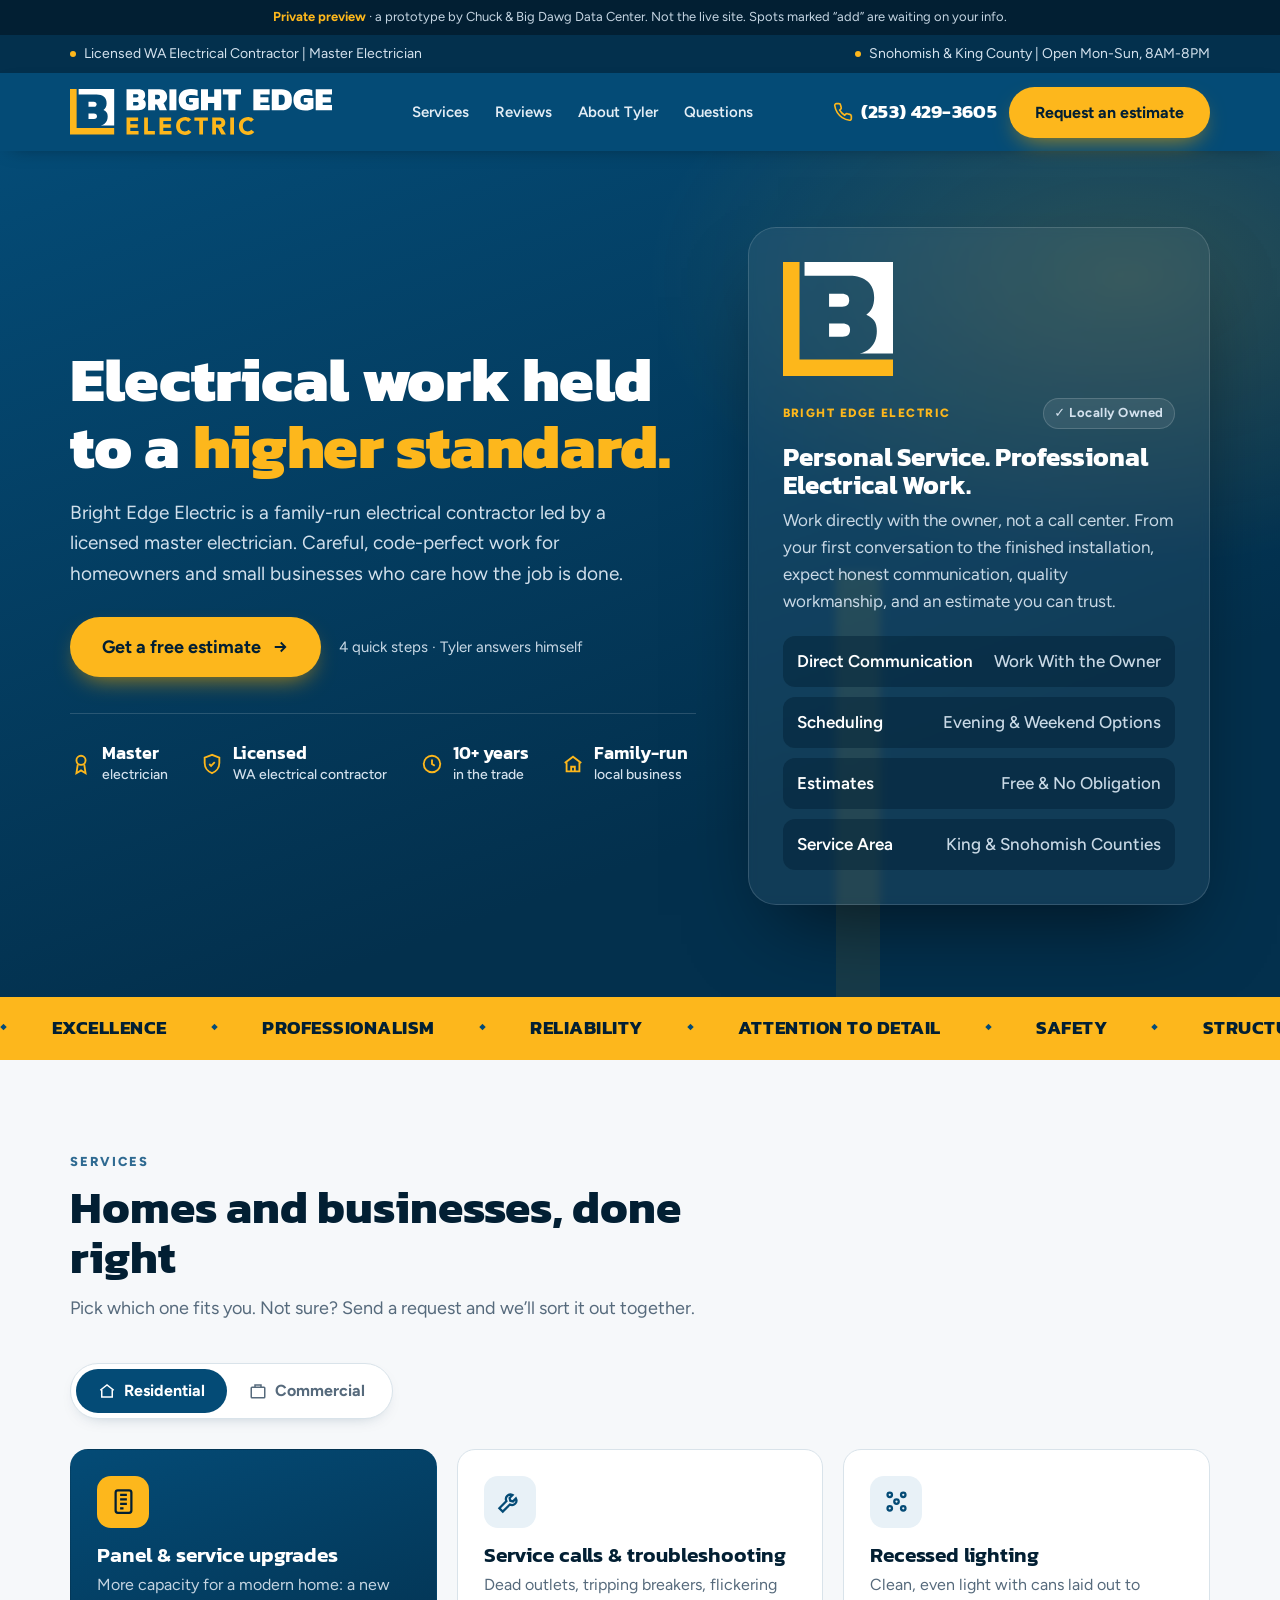
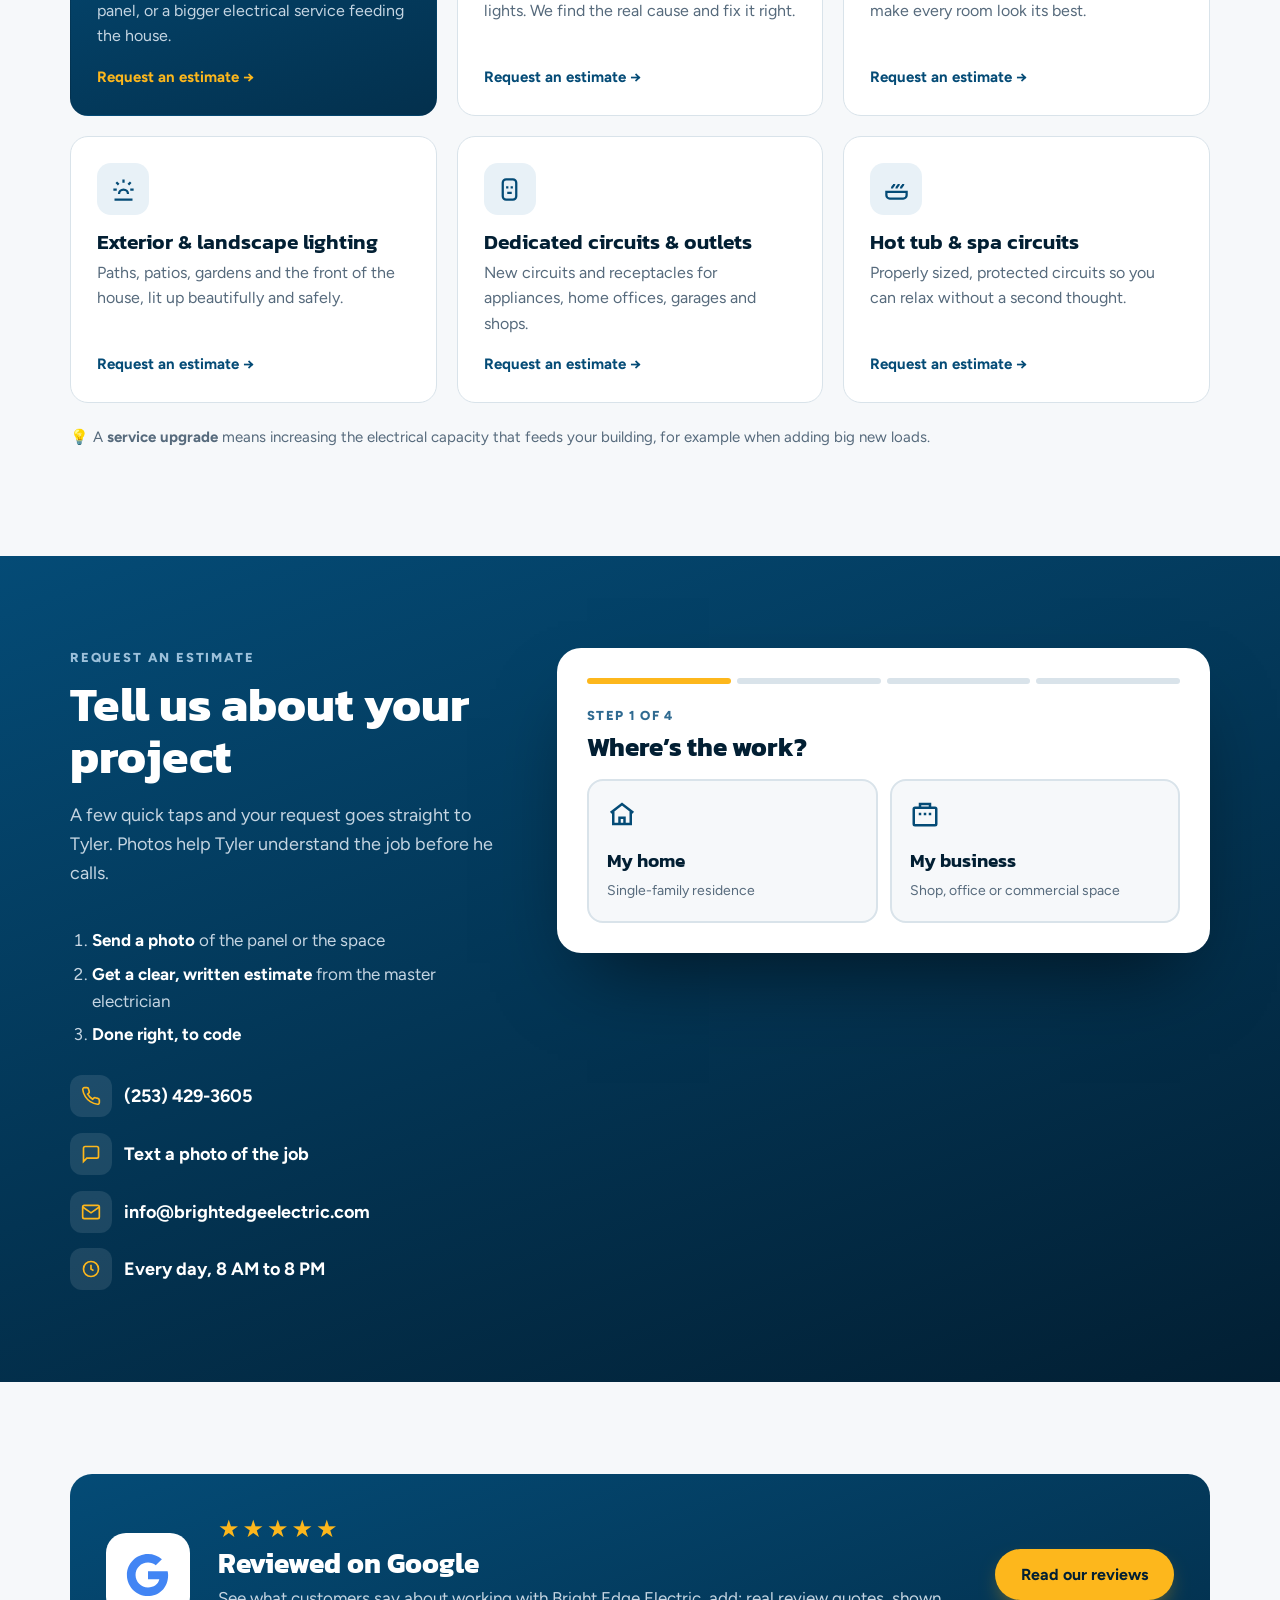
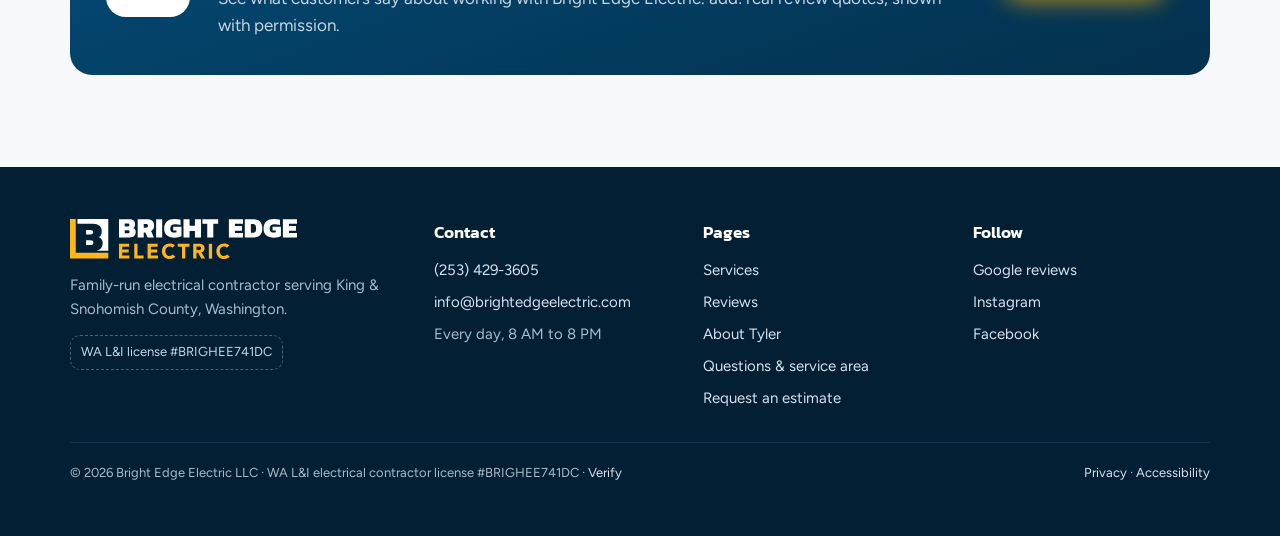
==== commit a421f521: "Home page: the request form comes before the Google reviews Chuck (Oct 24): 'Tell us about your proj" ====
--- a/index.html
+++ b/index.html
@@ -122,13 +122,6 @@
   <p class="note">💡 A <b>service upgrade</b> means increasing the electrical capacity that feeds your building, for example when adding big new loads.</p>
 </div></section>
 
-<section id="reviews" style="padding-top:0"><div class="wrap">
-  <div class="reviews">
-    <div class="g-badge" aria-hidden="true"><svg viewBox="0 0 48 48"><path fill="#4285F4" d="M44.5 20H24v8.5h11.8C34.7 33.9 30.1 37 24 37c-7.2 0-13-5.8-13-13s5.8-13 13-13c3.1 0 5.9 1.1 8.1 2.9l6.4-6.4C34.6 4.1 29.6 2 24 2 11.8 2 2 11.8 2 24s9.8 22 22 22c11 0 21-8 21-22 0-1.3-.2-2.7-.5-4z"/></svg></div>
-    <div><div class="stars">★★★★★</div><h3>Reviewed on Google</h3><p>See what customers say about working with Bright Edge Electric. add: real review quotes, shown with permission.</p></div>
-    <a class="btn btn-gold" href="https://share.google/fxkkFDbRHWmGJxpIm" target="_blank" rel="noopener">Read our reviews</a>
-  </div>
-</div></section>
 
 <section class="quote" id="quote"><div class="wrap">
   <div class="q-head">
@@ -199,6 +192,14 @@
       <li><span class="ic"><svg viewBox="0 0 24 24" fill="none" stroke="currentColor" stroke-width="2"><rect x="2" y="4" width="20" height="16" rx="2"/><path d="m22 6-10 7L2 6"/></svg></span><a href="mailto:info@brightedgeelectric.com">info@brightedgeelectric.com</a></li>
       <li><span class="ic"><svg viewBox="0 0 24 24" fill="none" stroke="currentColor" stroke-width="2"><circle cx="12" cy="12" r="9"/><path d="M12 7v5l3 2"/></svg></span><span class="t">Every day, 8 AM to 8 PM</span></li>
     </ul>
+  </div>
+</div></section>
+
+<section id="reviews"><div class="wrap">
+  <div class="reviews">
+    <div class="g-badge" aria-hidden="true"><svg viewBox="0 0 48 48"><path fill="#4285F4" d="M44.5 20H24v8.5h11.8C34.7 33.9 30.1 37 24 37c-7.2 0-13-5.8-13-13s5.8-13 13-13c3.1 0 5.9 1.1 8.1 2.9l6.4-6.4C34.6 4.1 29.6 2 24 2 11.8 2 2 11.8 2 24s9.8 22 22 22c11 0 21-8 21-22 0-1.3-.2-2.7-.5-4z"/></svg></div>
+    <div><div class="stars">★★★★★</div><h3>Reviewed on Google</h3><p>See what customers say about working with Bright Edge Electric. add: real review quotes, shown with permission.</p></div>
+    <a class="btn btn-gold" href="https://share.google/fxkkFDbRHWmGJxpIm" target="_blank" rel="noopener">Read our reviews</a>
   </div>
 </div></section>
 <!-- Portfolio ("Our work"): back in when Ty sends his own job photos -->
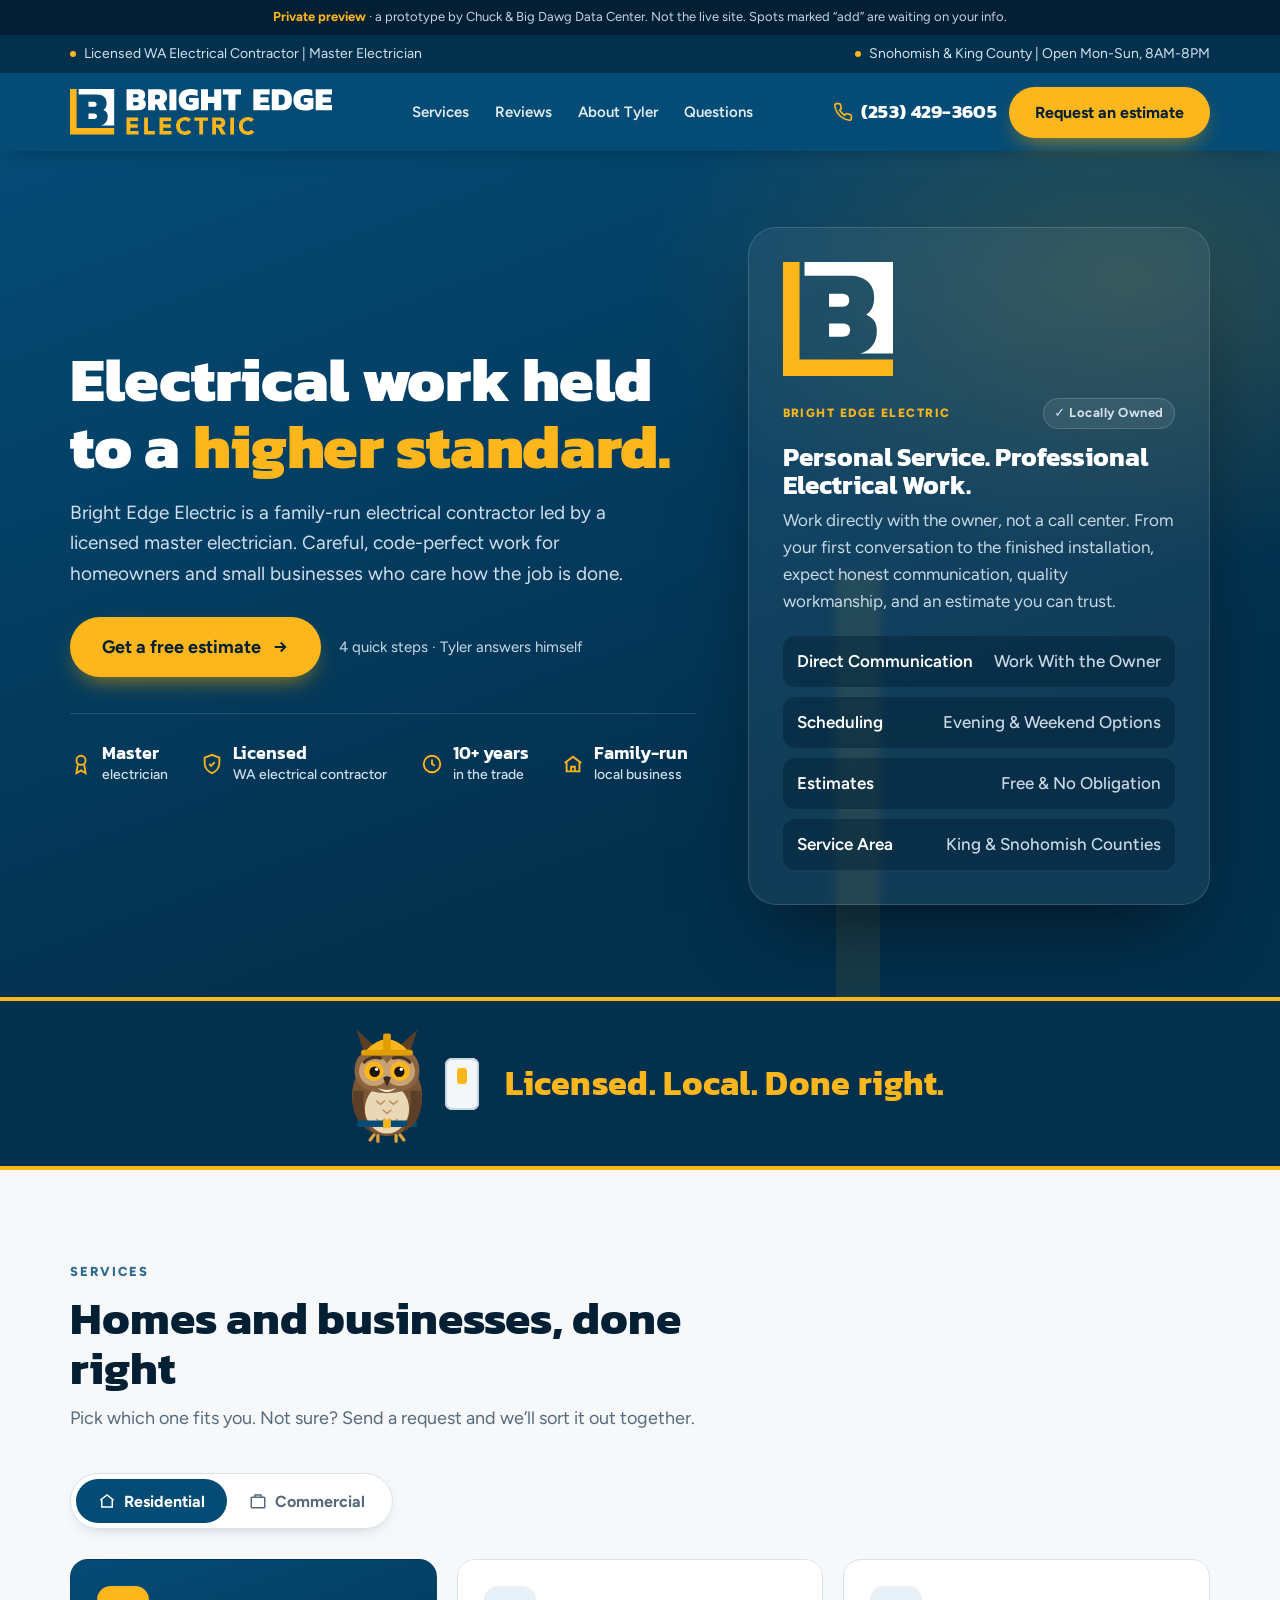
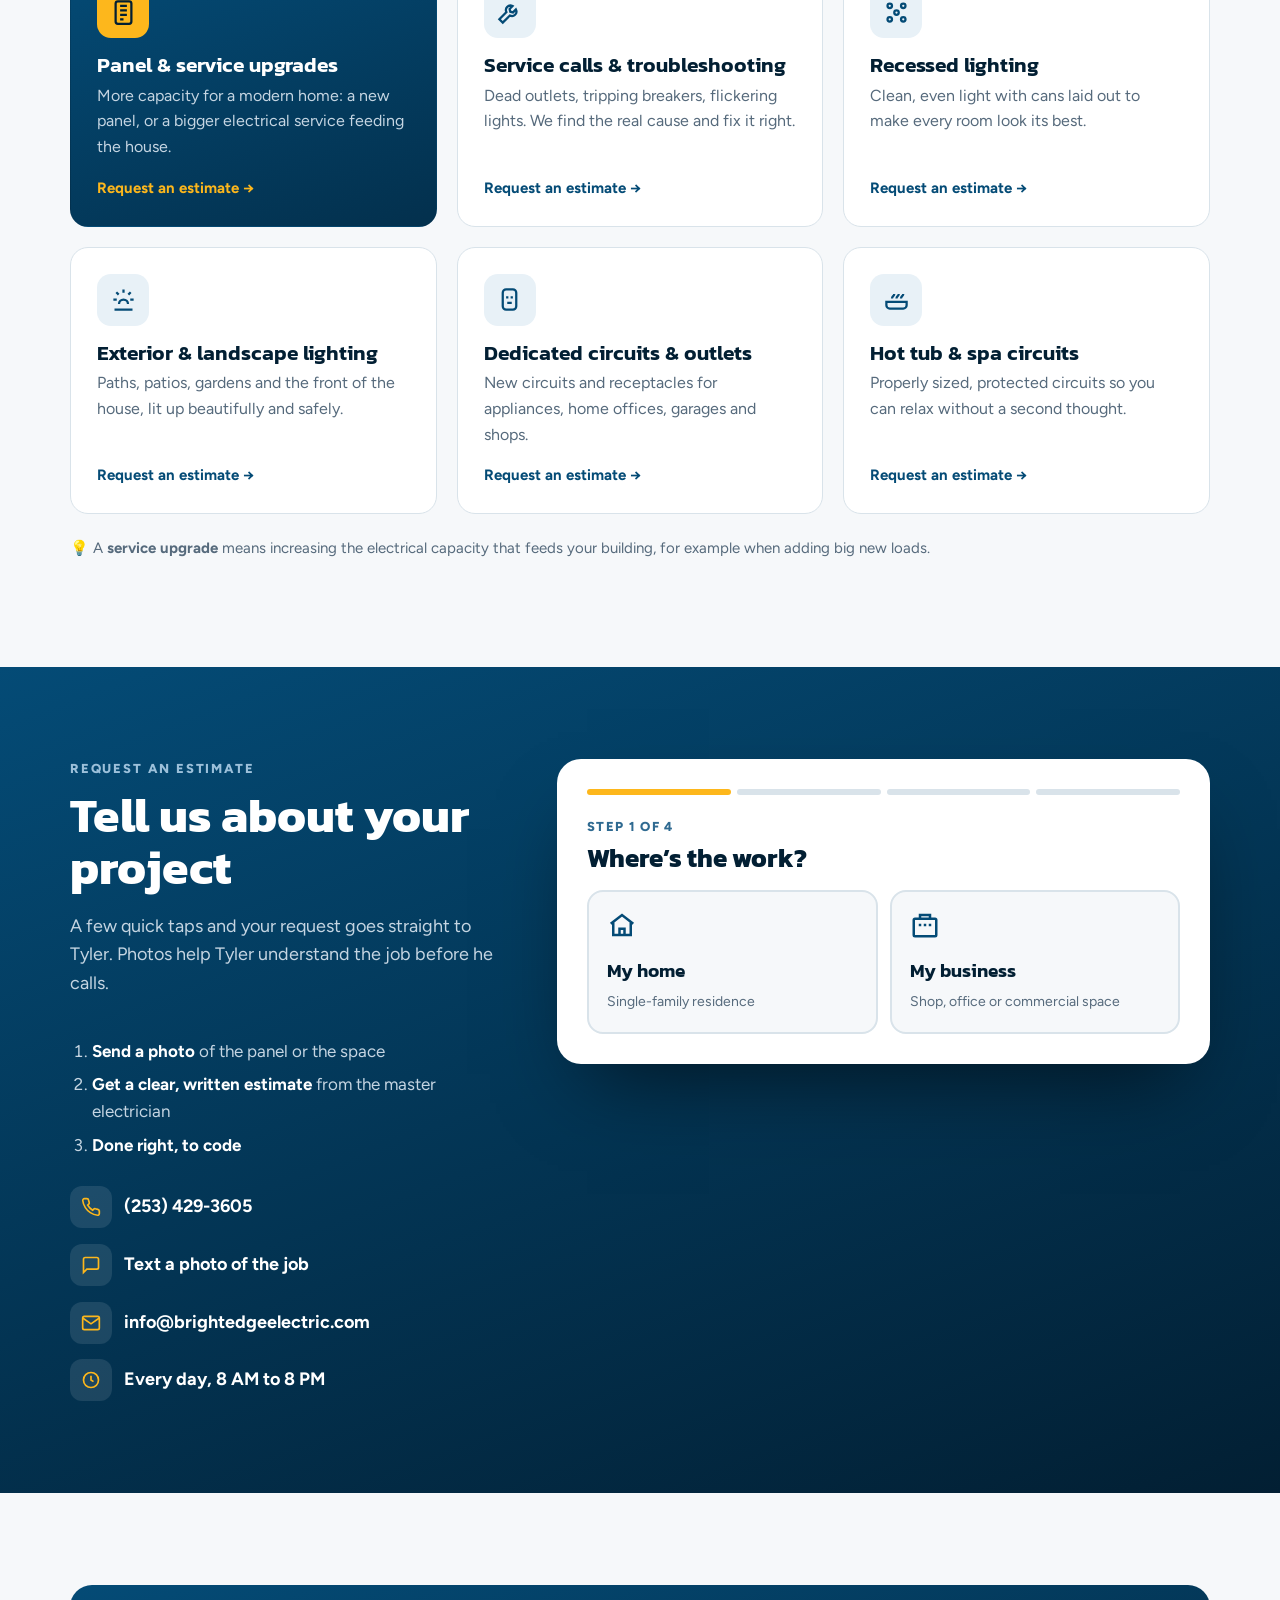
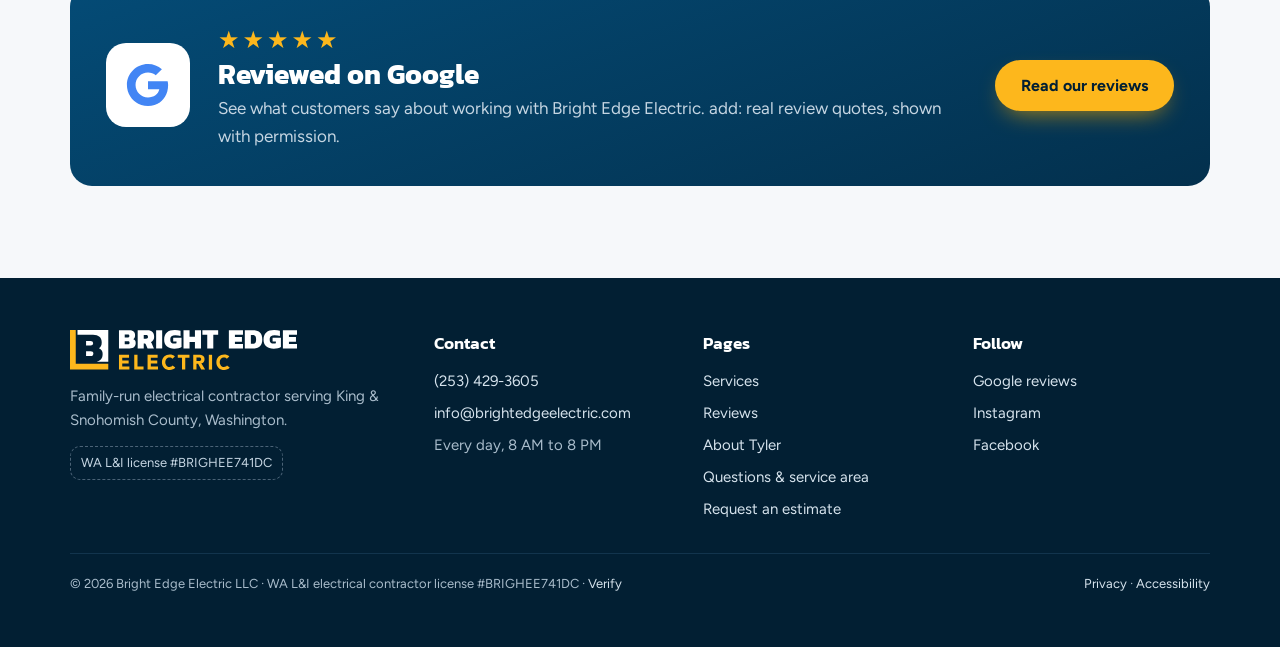
==== commit e9e712b7: "Meet Watts: a great horned owl mascot who flips the lights on Chuck (Oct 24): the night-owl concept " ====
--- a/index.html
+++ b/index.html
@@ -74,10 +74,31 @@
   </div>
 </div></section>
 
-<div class="values" aria-hidden="true"><div class="track">
-  <span>Excellence</span><span>Professionalism</span><span>Reliability</span><span>Attention to detail</span><span>Safety</span><span>Structure</span>
-  <span>Excellence</span><span>Professionalism</span><span>Reliability</span><span>Attention to detail</span><span>Safety</span><span>Structure</span>
-</div></div>
+<section class="owl-strip" aria-label="Licensed. Local. Done right."><div class="wrap">
+  <div class="owl-stage" aria-hidden="true">
+    <svg class="owl" viewBox="0 0 160 186"><path d="M47 52 L33 10 L66 40 Z" fill="#5b3f27"/><path d="M113 52 L127 10 L94 40 Z" fill="#5b3f27"/>
+<ellipse cx="80" cy="112" rx="54" ry="62" fill="#7a5534"/>
+<path d="M28 104 Q22 150 56 168 Q40 140 44 104 Z" fill="#5b3f27"/>
+<ellipse cx="80" cy="132" rx="34" ry="38" fill="#ead7b5"/>
+<path d="M64 120 l6 5 6-5 M84 120 l6 5 6-5 M74 134 l6 5 6-5 M64 148 l6 5 6-5 M84 148 l6 5 6-5" fill="none" stroke="#b8986a" stroke-width="2.5" stroke-linecap="round" stroke-linejoin="round"/>
+<path d="M30 74 Q30 36 80 38 Q130 36 130 74 Q130 106 80 108 Q30 106 30 74 Z" fill="#8a6440"/>
+<circle cx="60" cy="74" r="23" fill="#c9a274"/><circle cx="100" cy="74" r="23" fill="#c9a274"/>
+<path d="M66 100 Q80 112 94 100 Q80 106 66 100 Z" fill="#f7efe0"/>
+<circle cx="60" cy="74" r="15" fill="#fdb71c"/><circle cx="100" cy="74" r="15" fill="#fdb71c"/>
+<circle cx="61" cy="75" r="8" fill="#1b1209"/><circle cx="99" cy="75" r="8" fill="#1b1209"/>
+<circle cx="64" cy="71" r="2.6" fill="#fff"/><circle cx="102" cy="71" r="2.6" fill="#fff"/>
+<g class="owl-lids"><ellipse cx="60" cy="74" rx="16" ry="16" fill="#8a6440"/><ellipse cx="100" cy="74" rx="16" ry="16" fill="#8a6440"/></g>
+<path d="M45 60 Q56 50 70 54 M115 60 Q104 50 90 54" fill="none" stroke="#4a3220" stroke-width="5" stroke-linecap="round"/>
+<path d="M74 84 L80 98 L86 84 Q80 80 74 84 Z" fill="#3b2a1a"/>
+<path d="M46 44 Q80 6 114 44 Z" fill="#fdb71c"/><rect x="40" y="41" width="80" height="9" rx="4.5" fill="#e09e00"/>
+<rect x="74" y="16" width="12" height="27" rx="3" fill="#e09e00"/>
+<rect x="34" y="150" width="92" height="10" rx="4" fill="#044b76"/><rect x="74" y="148" width="12" height="14" rx="3" fill="#fdb71c"/>
+<g class="owl-wing"><path d="M132 104 Q140 150 104 168 Q120 140 116 104 Z" fill="#5b3f27"/></g>
+<path d="M60 172 l-6 8 M66 173 l0 9 M94 173 l0 9 M100 172 l6 8" stroke="#e0a33a" stroke-width="5" stroke-linecap="round"/></svg>
+    <div class="plate"><i class="spark"></i><span class="lever"></span></div>
+  </div>
+  <p class="owl-line"><span>Licensed.</span> <span>Local.</span> <span>Done right.</span></p>
+</div></section>
 
 <section id="services"><div class="wrap">
   <div class="section-head">
@@ -178,7 +199,7 @@
     </div>
 
     <div class="wstep" data-step="5">
-      <div class="sent"><div class="ic"><svg width="32" height="32" viewBox="0 0 24 24" fill="none" stroke="currentColor" stroke-width="2.6"><path d="m5 12 5 5L20 7"/></svg></div>
+      <div class="sent"><img class="owl-done" src="assets/owl.svg" alt="Watts the owl, giving a happy hoot">
         <h3>Request received!</h3><p style="color:var(--muted)" id="sentText">Thanks! Tyler will reach out soon.</p>
         <p class="fine">Need it sooner? Call <a href="tel:+12534293605">(253) 429-3605</a>.</p></div>
     </div>
@@ -219,6 +240,16 @@
 
 <script>
 (function () {
+  // Watts the owl: hold the "lights off" pose until the strip scrolls into view, then play once
+  (function () {
+    var strip = document.querySelector('.owl-strip');
+    if (!strip || !('IntersectionObserver' in window) || matchMedia('(prefers-reduced-motion: reduce)').matches) return;
+    strip.classList.add('ready');
+    function play() { strip.classList.add('play'); seen.disconnect(); }
+    var seen = new IntersectionObserver(function (entries) { if (entries[0].isIntersecting) play(); }, {threshold: 0.6});
+    seen.observe(strip);
+    setTimeout(play, 6000);  // never leave the lights off, even if the browser skips the scroll check
+  })();
   // Residential / Commercial switch
   function showPanel(id) {
     document.querySelectorAll('.switch button').forEach(function (t) { t.setAttribute('aria-pressed', String(t.dataset.panel === id)); });
--- a/assets/site.css
+++ b/assets/site.css
@@ -319,3 +319,41 @@
   .wizard{border:1px solid var(--line)}
 }
 
+
+
+/* Watts the owl (Oct 24): a great horned owl, native to King and Snohomish County, flips the lights on
+   once when the strip scrolls into view. Without JavaScript, or with "reduce motion", it just shows
+   the lit-up end state. The thank-you screen uses the same drawing (assets/owl.svg). */
+.owl-strip{background:var(--navy-deep);padding:22px 0;overflow:hidden;border-top:4px solid var(--gold);border-bottom:4px solid var(--gold)}
+.owl-strip .wrap{display:flex;align-items:center;justify-content:center;gap:26px;flex-wrap:wrap}
+.owl-stage{display:flex;align-items:flex-end;gap:6px}
+.owl{width:104px;height:121px;display:block}
+.owl .owl-lids{transform-origin:80px 58px;transform:scaleY(0)}
+.owl .owl-wing{transform-origin:122px 106px}
+.plate{position:relative;width:34px;height:52px;border-radius:7px;background:#f4f7fa;box-shadow:inset 0 0 0 2px #c9d6e0;margin-bottom:34px}
+.lever{position:absolute;left:12px;top:10px;width:10px;height:16px;border-radius:3px;background:var(--gold)}
+.spark{position:absolute;inset:-14px;border-radius:50%;border:3px dotted var(--gold);opacity:0}
+.owl-line{margin:0;font:700 clamp(22px,3.2vw,34px)/1.1 Kanit,sans-serif;letter-spacing:.3px;color:var(--gold)}
+.owl-line span{display:inline-block}
+.owl-strip.ready .owl{opacity:0;transform:translateY(40px)}
+.owl-strip.ready .lever{top:26px;background:#8aa3b8}
+.owl-strip.ready .owl-line span{color:#46647d}
+.owl-strip.play .owl{animation:owl-in .6s cubic-bezier(.2,.9,.3,1.2) forwards}
+.owl-strip.play .owl-wing{animation:owl-flip .5s ease-in-out .75s}
+.owl-strip.play .lever{animation:lever-up .18s ease-out .95s forwards}
+.owl-strip.play .spark{animation:spark .6s ease-out 1s}
+.owl-strip.play .owl-line span{animation:light-up .35s ease-out forwards}
+.owl-strip.play .owl-line span:nth-child(1){animation-delay:1.05s}
+.owl-strip.play .owl-line span:nth-child(2){animation-delay:1.25s}
+.owl-strip.play .owl-line span:nth-child(3){animation-delay:1.45s}
+.owl-strip.play .owl-lids{animation:blink 7s ease-in-out 2.4s infinite}
+@keyframes owl-in{to{opacity:1;transform:none}}
+@keyframes owl-flip{50%{transform:rotate(-38deg)}}
+@keyframes lever-up{to{top:10px;background:var(--gold)}}
+@keyframes spark{0%{opacity:1;transform:scale(.6)}100%{opacity:0;transform:scale(1.4)}}
+@keyframes light-up{0%{color:#46647d;transform:translateY(4px)}100%{color:var(--gold);transform:none}}
+@keyframes blink{0%,94%,100%{transform:scaleY(0)}97%{transform:scaleY(1)}}
+.sent .owl-done{width:96px;height:auto;margin:0 auto 12px}
+@media (max-width:640px){.owl-strip .wrap{gap:14px}.owl{width:78px;height:91px}.plate{width:28px;height:44px;margin-bottom:26px}
+  .lever{left:9px;width:10px;height:14px}.owl-strip.ready .lever{top:22px}.owl-line{text-align:center}}
+@media (prefers-reduced-motion:reduce){.owl-strip *{animation:none!important}}
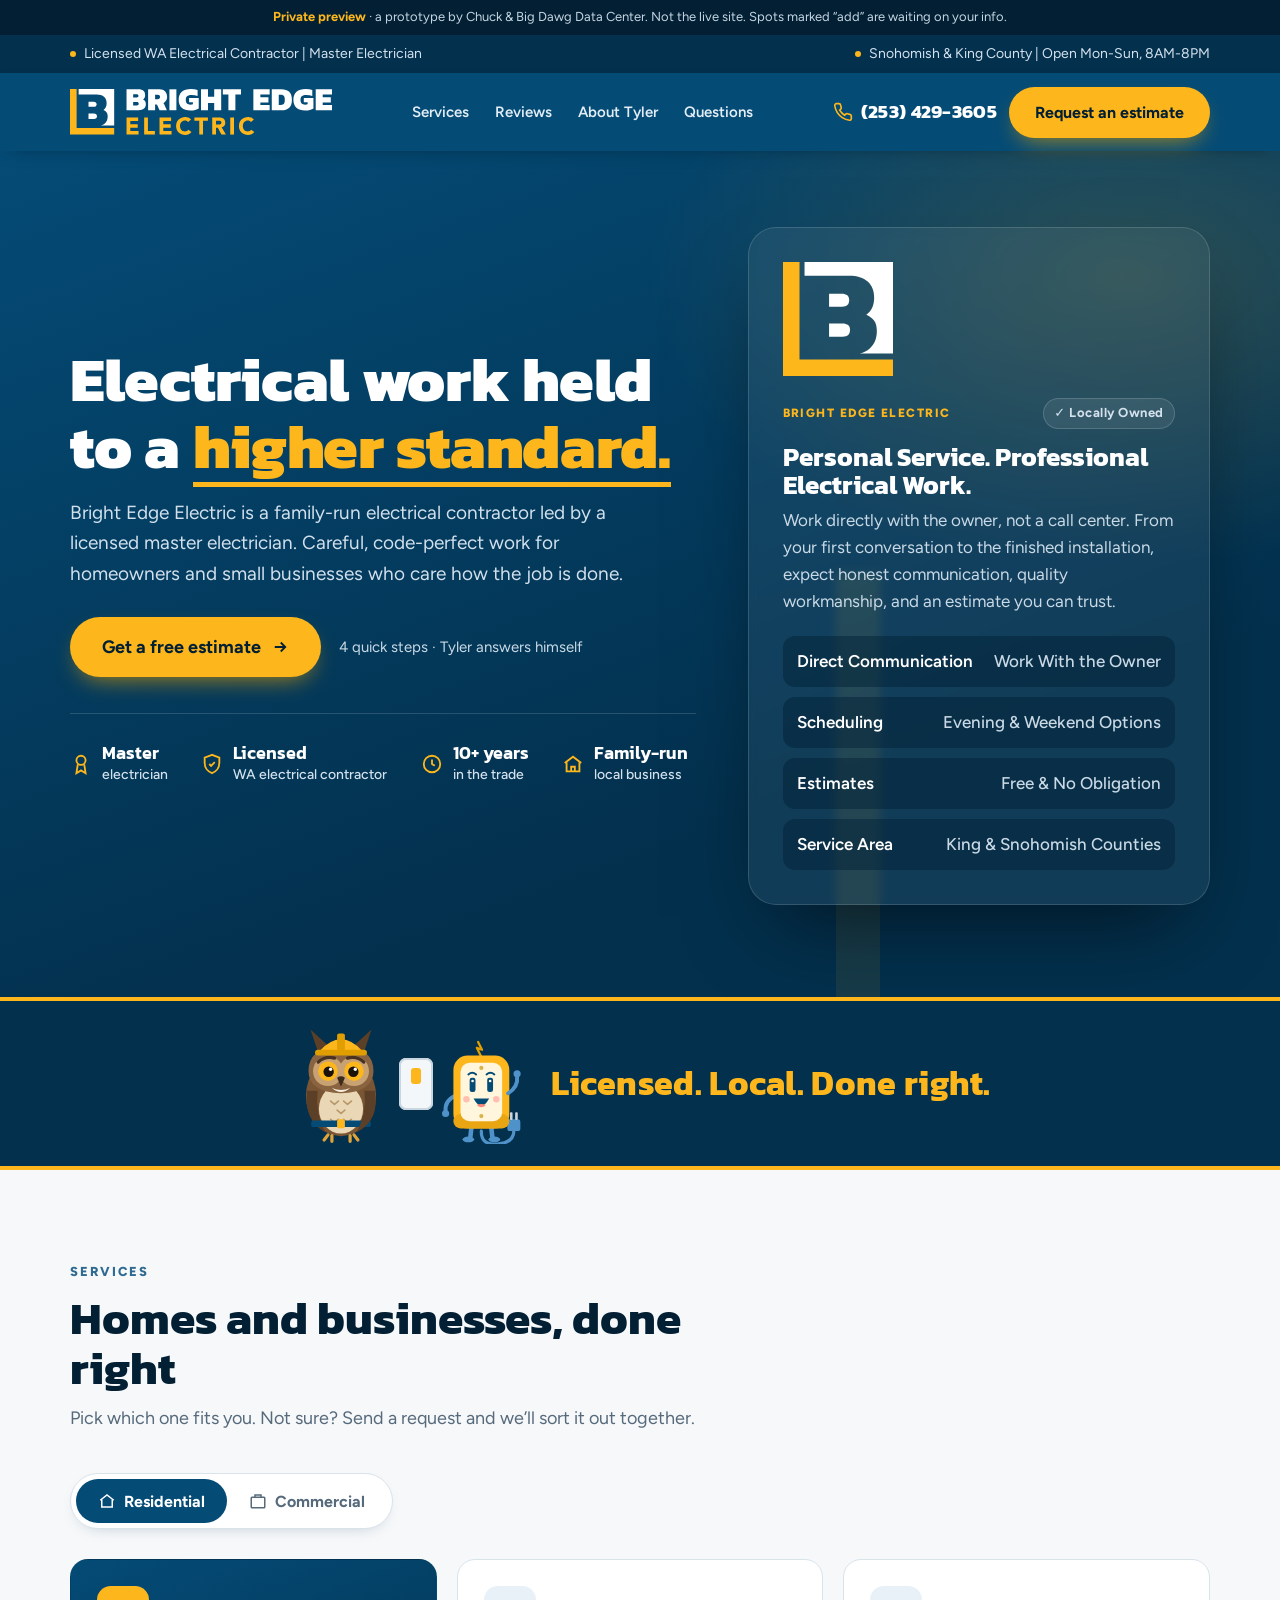
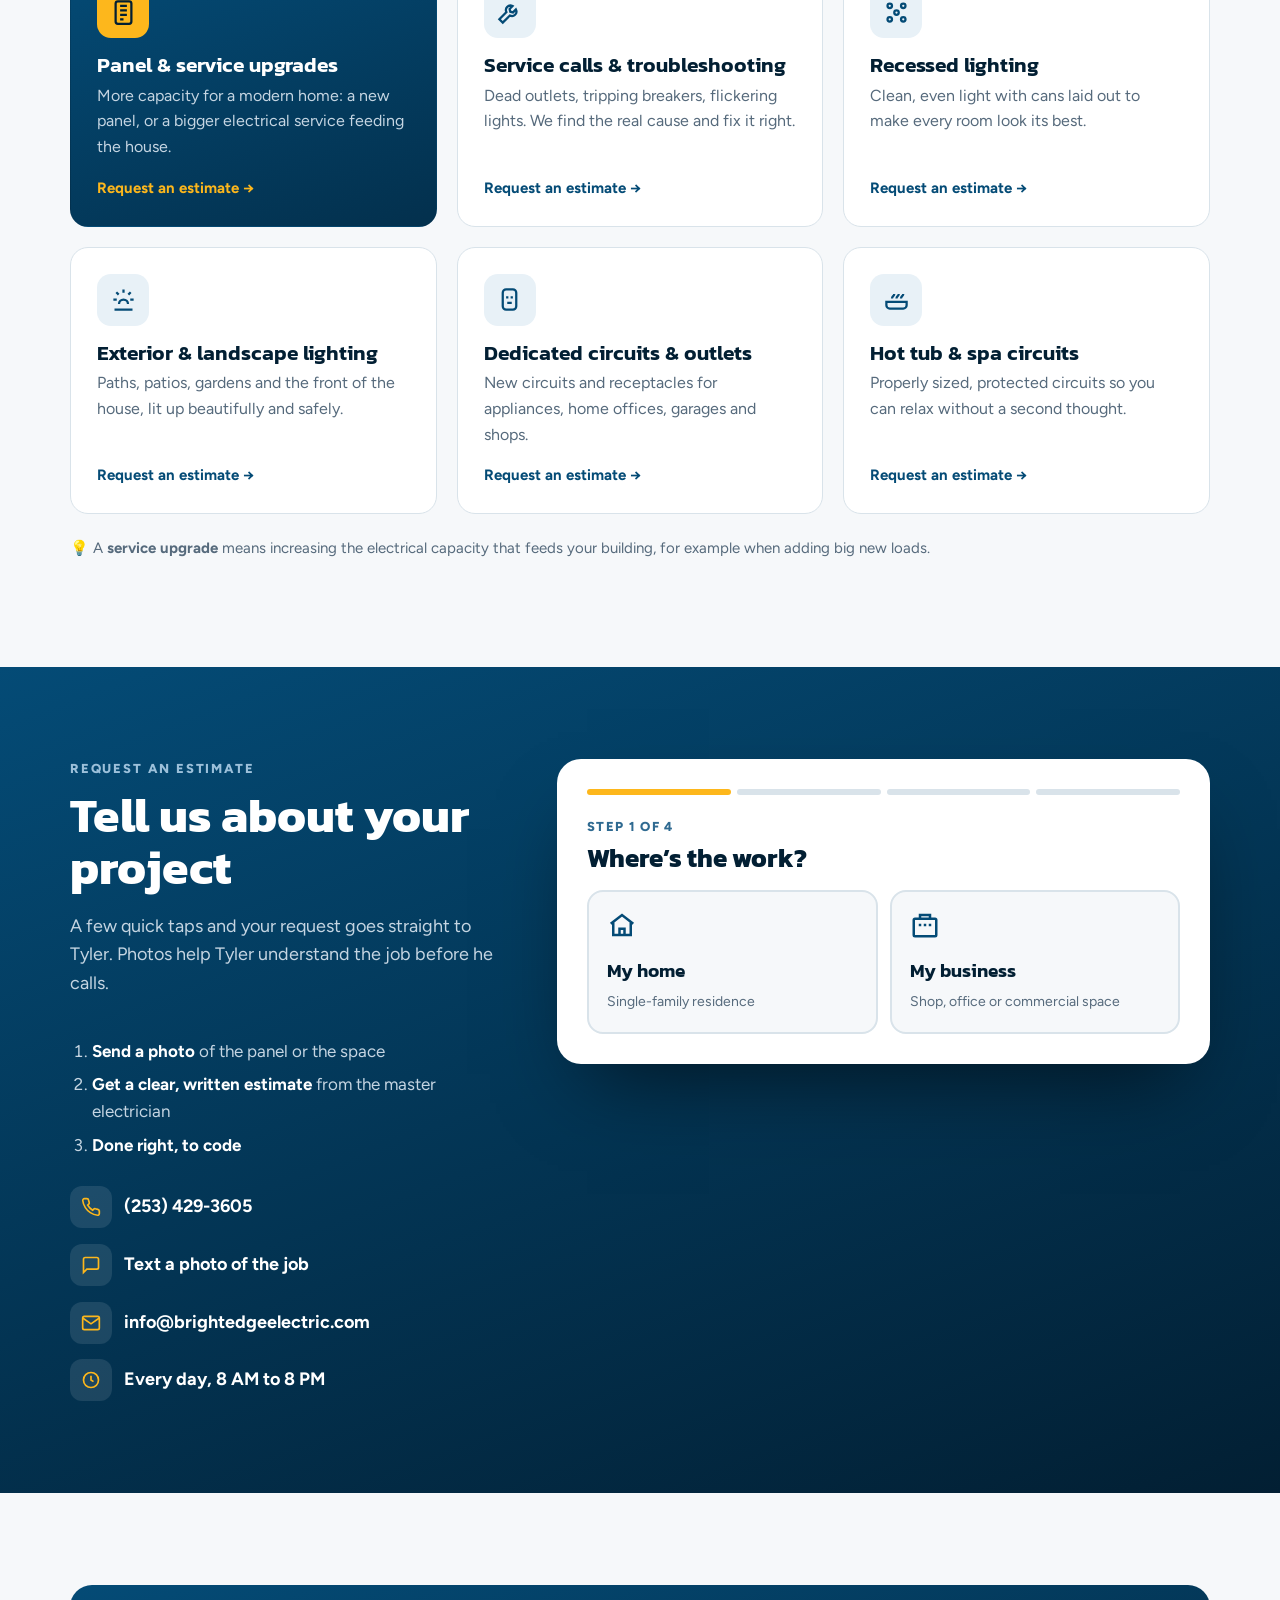
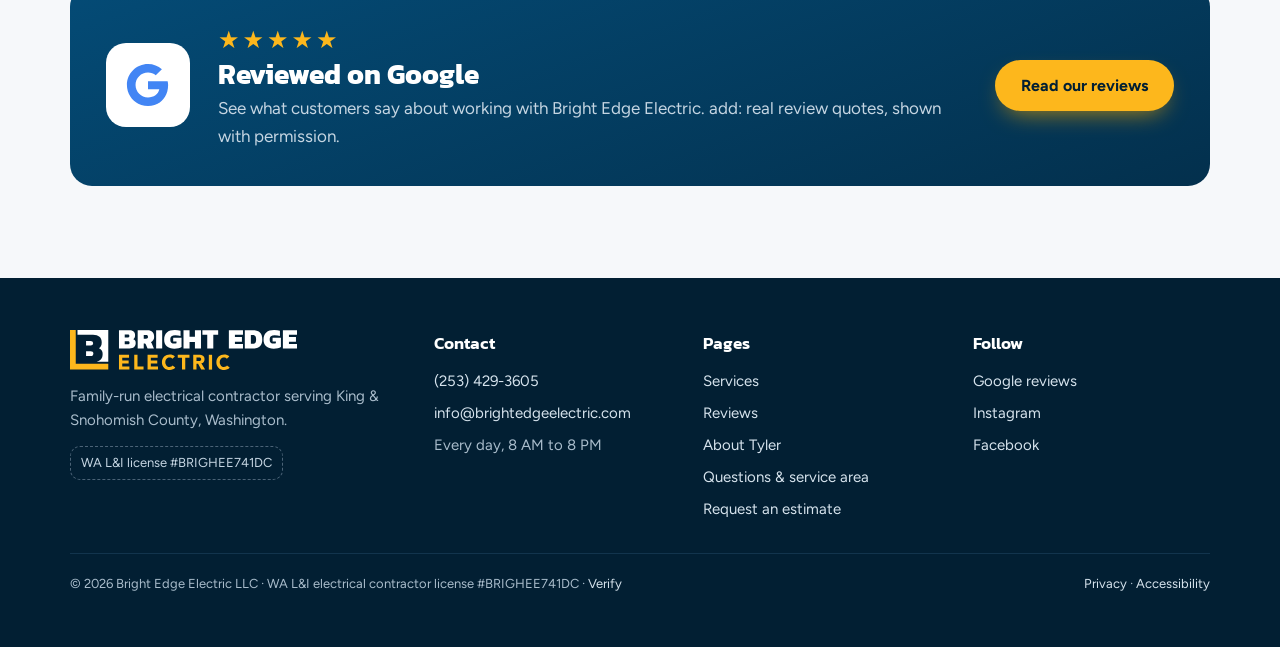
==== commit 3bb4f12f: "Plugsy joins Watts, plus gentle animations across the site Chuck (Oct 24): the Pop-Tart outlet becom" ====
--- a/index.html
+++ b/index.html
@@ -96,6 +96,22 @@
 <g class="owl-wing"><path d="M132 104 Q140 150 104 168 Q120 140 116 104 Z" fill="#5b3f27"/></g>
 <path d="M60 172 l-6 8 M66 173 l0 9 M94 173 l0 9 M100 172 l6 8" stroke="#e0a33a" stroke-width="5" stroke-linecap="round"/></svg>
     <div class="plate"><i class="spark"></i><span class="lever"></span></div>
+    <svg class="plugsy" viewBox="0 -14 132 160" aria-hidden="true"><path d="M65 126 Q64 148 90 146 Q116 144 115 124" fill="none" stroke="#4f92c9" stroke-width="5" stroke-linecap="round"/>
+<rect x="105" y="108" width="20" height="18" rx="4" fill="#4f92c9"/><rect x="109" y="97" width="4" height="12" rx="1.5" fill="#c9d6e0"/><rect x="117" y="97" width="4" height="12" rx="1.5" fill="#c9d6e0"/>
+<path d="M50 118 L48 136 M80 118 L82 136" stroke="#4f92c9" stroke-width="7" stroke-linecap="round"/>
+<ellipse cx="45" cy="139" rx="9" ry="4.5" fill="#4f92c9"/><ellipse cx="85" cy="139" rx="9" ry="4.5" fill="#4f92c9"/>
+<path d="M24 72 Q8 80 10 96" fill="none" stroke="#4f92c9" stroke-width="6" stroke-linecap="round"/><circle cx="10" cy="99" r="5.5" fill="#4f92c9"/>
+<path d="M65 12 L58 -2 L66 1 L60 -11" fill="none" stroke="#e09e00" stroke-width="3.5" stroke-linecap="round" stroke-linejoin="round"/>
+<rect x="22" y="10" width="86" height="112" rx="22" fill="#fdb71c"/>
+<rect x="22" y="100" width="86" height="22" rx="11" fill="#eaa612"/>
+<rect x="33" y="21" width="64" height="90" rx="14" fill="#fff6dd"/>
+<circle cx="65" cy="29" r="3.2" fill="#d9b24a"/><circle cx="65" cy="103" r="3.2" fill="#d9b24a"/>
+<path d="M45 39 q6 -5 12 0 M73 39 q6 -5 12 0" fill="none" stroke="#044b76" stroke-width="3" stroke-linecap="round"/>
+<g class="plug-eyes"><rect x="47" y="44" width="9" height="22" rx="3.5" fill="#044b76"/><rect x="74" y="44" width="9" height="22" rx="3.5" fill="#044b76"/>
+<circle cx="51.5" cy="49" r="2" fill="#fff"/><circle cx="78.5" cy="49" r="2" fill="#fff"/></g>
+<circle cx="42" cy="77" r="5" fill="#ffb3a7" opacity=".8"/><circle cx="88" cy="77" r="5" fill="#ffb3a7" opacity=".8"/>
+<path d="M53 76 Q65 98 77 76 Z" fill="#044b76"/><path d="M58 86 Q65 93 72 86 Q65 83 58 86 Z" fill="#ff8a7a"/>
+<g class="plug-wave"><path d="M106 68 Q122 58 120 42" fill="none" stroke="#4f92c9" stroke-width="6" stroke-linecap="round"/><circle cx="120" cy="38" r="5.5" fill="#4f92c9"/></g></svg>
   </div>
   <p class="owl-line"><span>Licensed.</span> <span>Local.</span> <span>Done right.</span></p>
 </div></section>
@@ -199,7 +215,7 @@
     </div>
 
     <div class="wstep" data-step="5">
-      <div class="sent"><img class="owl-done" src="assets/owl.svg" alt="Watts the owl, giving a happy hoot">
+      <div class="sent"><div class="duo"><img class="owl-done" src="assets/owl.svg" alt="Watts the owl, giving a happy hoot"><img class="plug-done" src="assets/plugsy.svg" alt="Plugsy the outlet, cheering"></div>
         <h3>Request received!</h3><p style="color:var(--muted)" id="sentText">Thanks! Tyler will reach out soon.</p>
         <p class="fine">Need it sooner? Call <a href="tel:+12534293605">(253) 429-3605</a>.</p></div>
     </div>
@@ -352,5 +368,6 @@
   });
 })();
 </script>
+<script src="assets/site.js" defer></script>
 </body>
 </html>
--- a/assets/site.css
+++ b/assets/site.css
@@ -357,3 +357,56 @@
 @media (max-width:640px){.owl-strip .wrap{gap:14px}.owl{width:78px;height:91px}.plate{width:28px;height:44px;margin-bottom:26px}
   .lever{left:9px;width:10px;height:14px}.owl-strip.ready .lever{top:22px}.owl-line{text-align:center}}
 @media (prefers-reduced-motion:reduce){.owl-strip *{animation:none!important}}
+
+
+/* Plugsy (Oct 24): Watts' sidekick, a cheerful wall outlet. In the lights-on strip he hops in after the
+   switch flips and waves; both blink now and then. Same drawing in assets/plugsy.svg. */
+.plugsy{width:86px;height:104px;display:block}
+.plugsy .plug-eyes{transform-origin:65px 55px}
+.plugsy .plug-wave{transform-origin:106px 68px}
+.owl-strip.ready .plugsy{opacity:0;transform:translateX(26px) scale(.8)}
+.owl-strip.play .plugsy{animation:plug-in .55s cubic-bezier(.3,1.6,.5,1) 1.6s forwards}
+.owl-strip.play .plug-wave{animation:wave .5s ease-in-out 2.2s 3}
+.owl-strip.play .plug-eyes{animation:plug-blink 5s ease-in-out 3.6s infinite}
+@keyframes plug-in{to{opacity:1;transform:none}}
+@keyframes wave{0%,100%{transform:rotate(0)}50%{transform:rotate(-28deg)}}
+@keyframes plug-blink{0%,92%,100%{transform:none}96%{transform:scaleY(.12)}}
+.sent .duo{display:flex;justify-content:center;align-items:flex-end;gap:4px;margin-bottom:10px}
+.sent .duo .owl-done{width:92px;margin:0}.sent .duo .plug-done{width:70px}
+.cta-duo{display:flex;justify-content:center;align-items:flex-end;gap:2px;margin-bottom:14px}
+.cta-duo img{width:78px;height:auto}.cta-duo .plugsy{width:62px;height:76px}
+.cta-band.in .plug-wave{animation:wave .5s ease-in-out .4s 3}
+.cta-band.in .plug-eyes{animation:plug-blink 5s ease-in-out 2s infinite}
+@media (max-width:640px){.plugsy{width:64px;height:78px}}
+
+/* Gentle motion everywhere (Oct 24), only for people who haven't asked for less of it:
+   the hero rises in, "higher standard." gets a gold underline, gold buttons catch a shine,
+   cards rise into view as you scroll (assets/site.js), service icons give a little zap on hover,
+   the phone's "Free estimate" button nudges twice, and the thank-you duo pops in. */
+.btn-gold{position:relative;overflow:hidden;isolation:isolate}
+.btn-gold::after{content:"";position:absolute;inset:0;z-index:-1;pointer-events:none;
+  background:linear-gradient(110deg,transparent 35%,rgba(255,255,255,.6) 50%,transparent 65%);transform:translateX(-130%)}
+@media (prefers-reduced-motion:no-preference){
+  .hero h1,.hero p.lede,.hero .ctas,.hero .trust{animation:rise .7s cubic-bezier(.2,.8,.3,1) both}
+  .hero p.lede{animation-delay:.12s}.hero .ctas{animation-delay:.24s}.hero .trust{animation-delay:.36s}
+  .hero-card{animation:rise .8s cubic-bezier(.2,.8,.3,1) .2s both}
+  .hero h1 em{background:linear-gradient(var(--gold),var(--gold)) 0 94%/0 5px no-repeat;animation:underline .7s ease-out .8s forwards}
+  .hero .btn-big::after{animation:shine 1.1s ease-in-out 1.4s}
+  .callbar .btn-gold{animation:nudge 1s ease-in-out 3.5s 2}
+  .page-head .wrap>*{animation:rise .6s cubic-bezier(.2,.8,.3,1) both}
+  .page-head .wrap>:nth-child(2){animation-delay:.1s}.page-head .wrap>:nth-child(3){animation-delay:.2s}
+  .js-reveal{opacity:0;transform:translateY(22px);transition:opacity .7s ease,transform .7s cubic-bezier(.2,.8,.3,1)}
+  .js-reveal.in{opacity:1;transform:none}
+  .sent .duo img{animation:pop .6s cubic-bezier(.3,1.6,.5,1) both}.sent .duo img+img{animation-delay:.18s}
+}
+@media (hover:hover) and (prefers-reduced-motion:no-preference){
+  .btn-gold:hover::after{transform:translateX(130%);transition:transform .7s ease}
+  .svc:hover .ic svg{animation:zap .45s ease}
+}
+@keyframes rise{from{opacity:0;transform:translateY(24px)}to{opacity:1;transform:none}}
+@keyframes underline{to{background-size:100% 5px}}
+@keyframes shine{from{transform:translateX(-130%)}to{transform:translateX(130%)}}
+@keyframes nudge{0%,100%{transform:scale(1)}50%{transform:scale(1.07)}}
+@keyframes zap{0%,100%{transform:rotate(0)}25%{transform:rotate(-14deg)}75%{transform:rotate(10deg)}}
+@keyframes pop{from{opacity:0;transform:scale(.4) translateY(20px)}to{opacity:1;transform:none}}
+@media (prefers-reduced-motion:reduce){.plugsy *,.cta-band *{animation:none!important}}
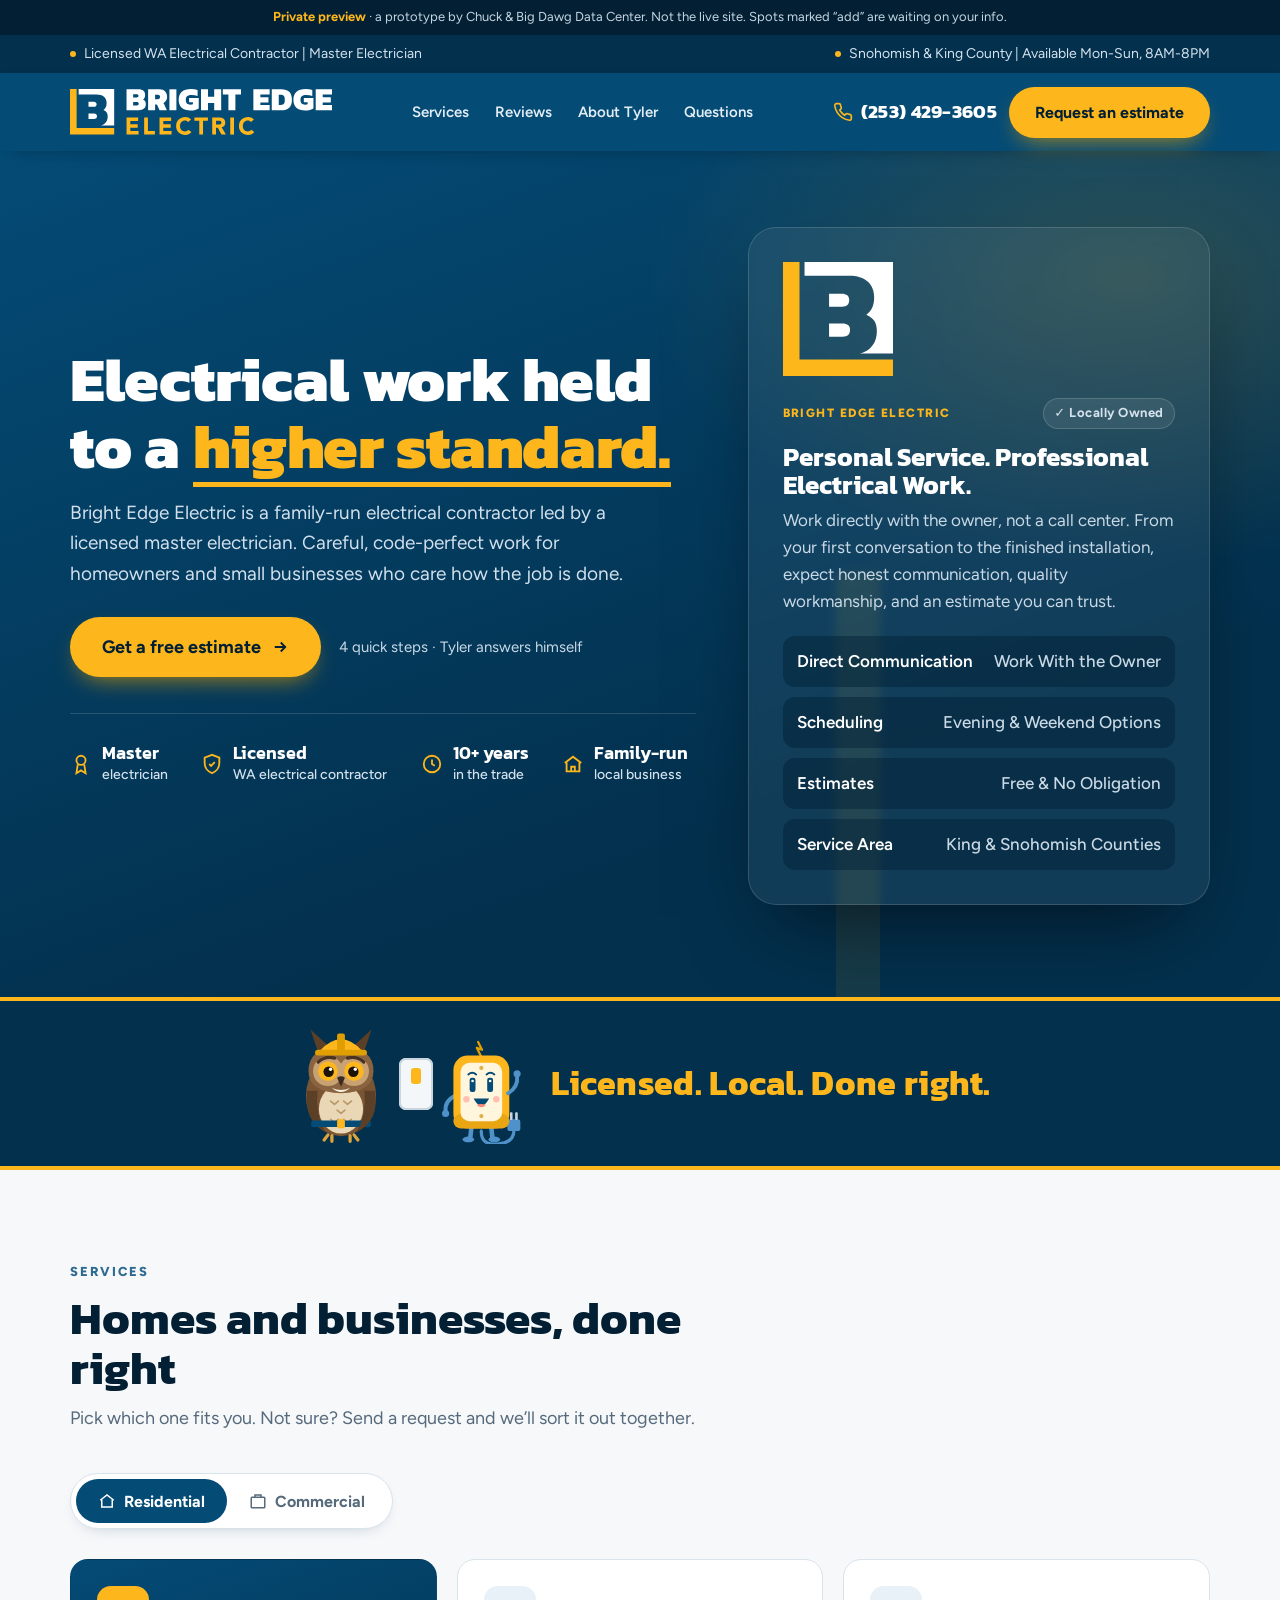
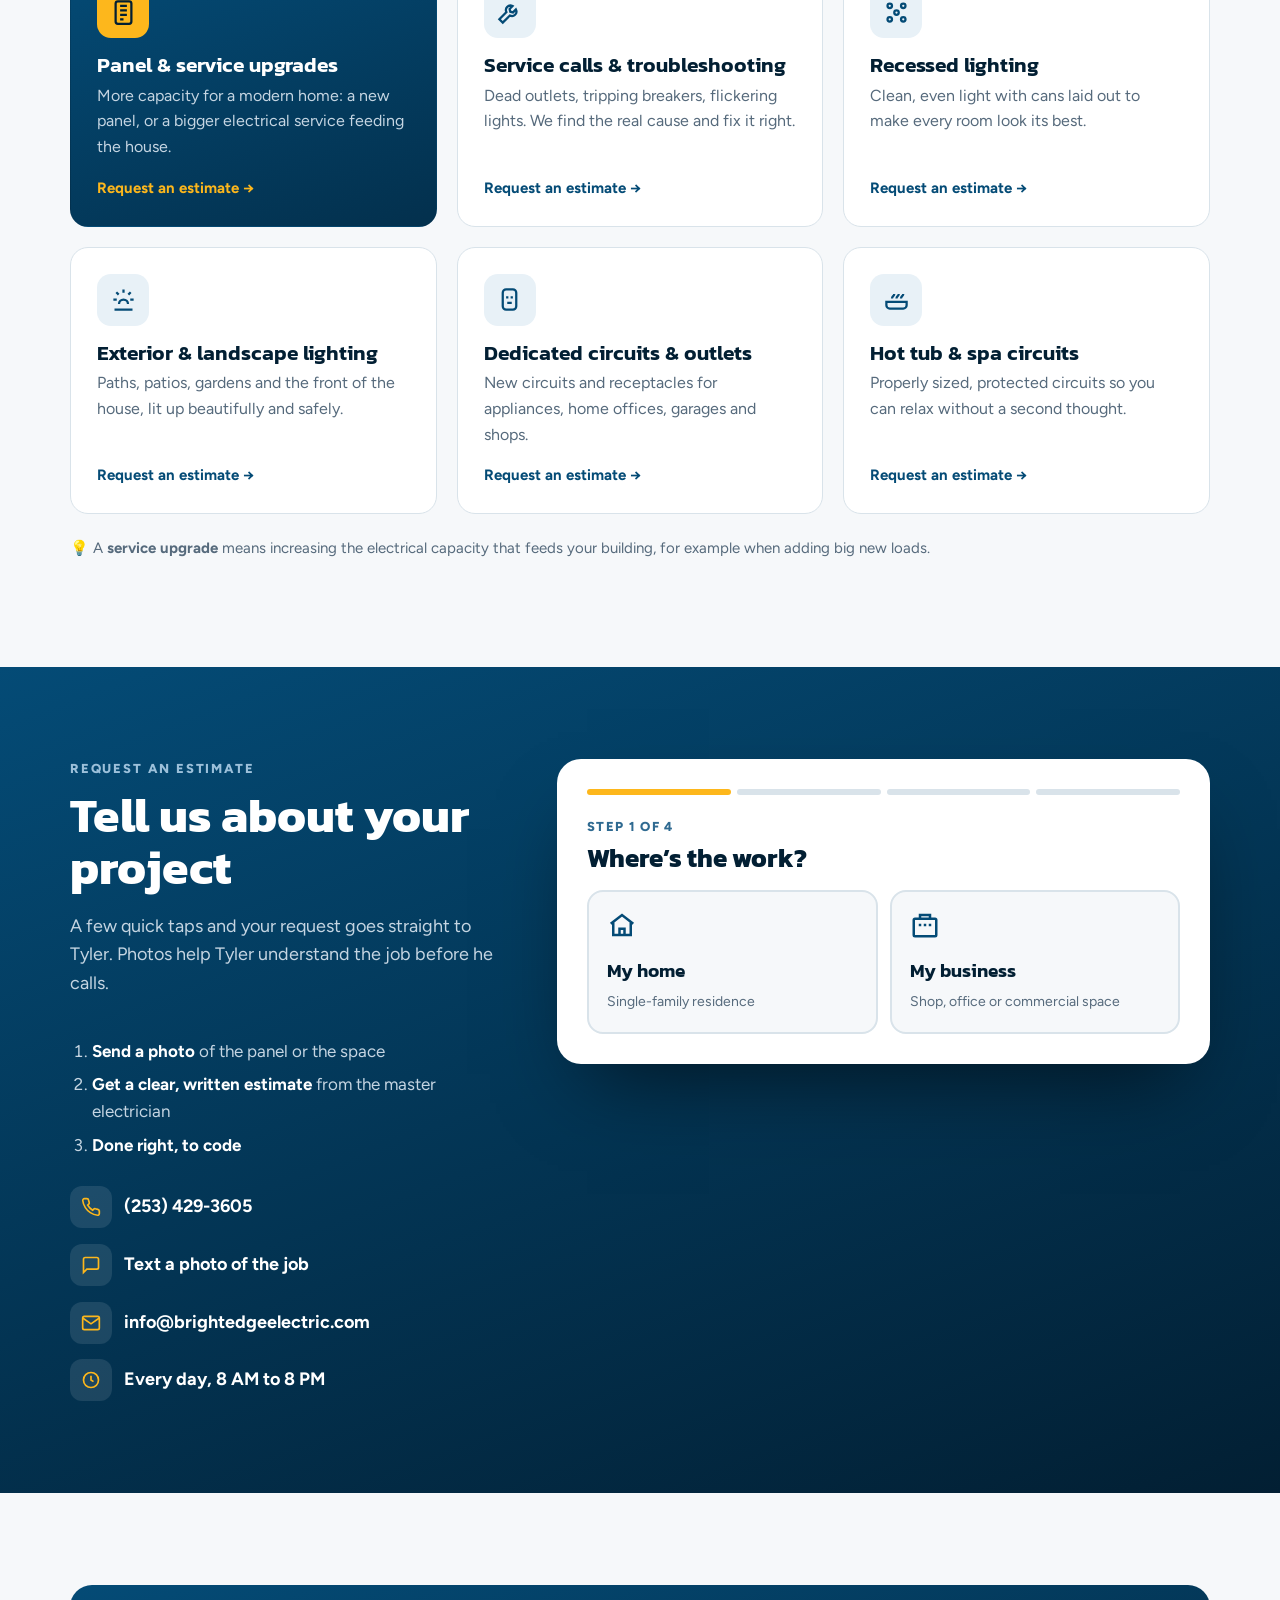
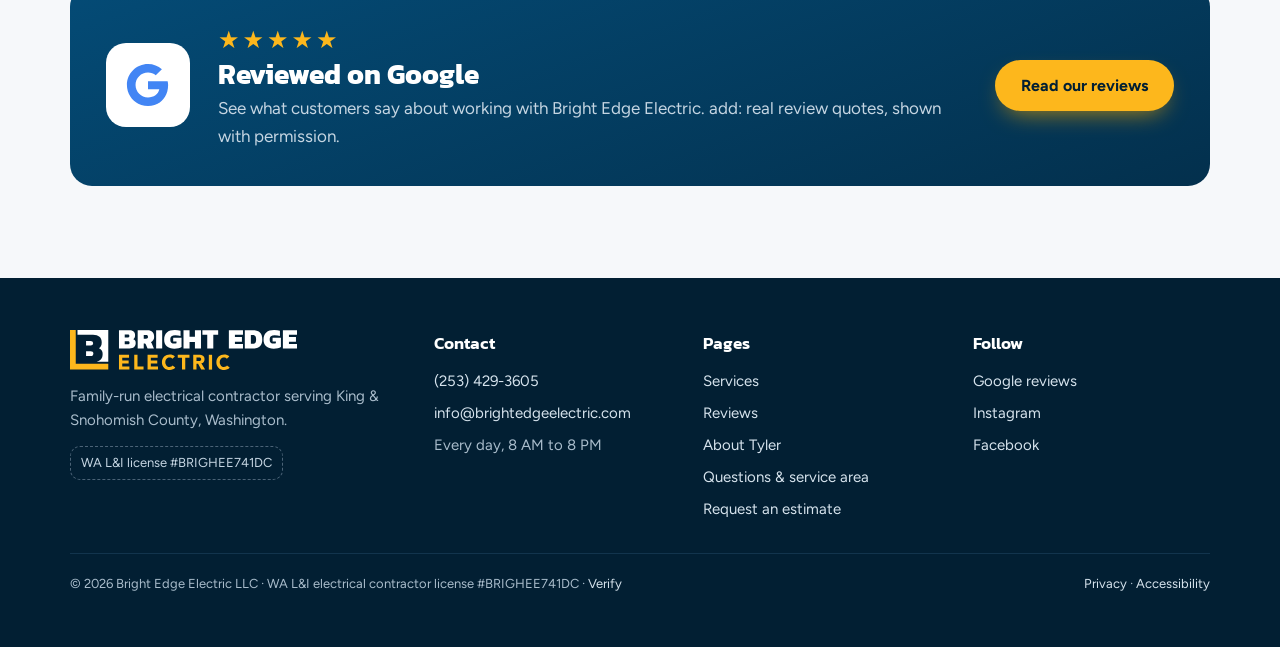
==== commit 20ebe293: "Clickable mascots, Ty's promise beside his photo, "Available" instead of "Open" Chuck (Oct 24): - Cl" ====
--- a/index.html
+++ b/index.html
@@ -4,7 +4,7 @@
 <meta charset="utf-8">
 <meta name="viewport" content="width=device-width, initial-scale=1, viewport-fit=cover">
 <title>Bright Edge Electric | Master Electrician · King &amp; Snohomish County</title>
-<meta name="description" content="Bright Edge Electric LLC: Licensed WA Electrical Contractor and Master Electrician for homes and small businesses in Snohomish &amp; King County. Panel and service upgrades, lighting, troubleshooting, tenant improvements. Free estimates. Open Mon-Sun, 8AM-8PM.">
+<meta name="description" content="Bright Edge Electric LLC: Licensed WA Electrical Contractor and Master Electrician for homes and small businesses in Snohomish &amp; King County. Panel and service upgrades, lighting, troubleshooting, tenant improvements. Free estimates. Available Mon-Sun, 8AM-8PM.">
 <meta name="robots" content="noindex">
 <meta name="color-scheme" content="light dark">
 <meta name="theme-color" content="#044B76">
@@ -30,7 +30,7 @@
 
 <div class="topbar"><div class="wrap">
   <span><i class="dot"></i> Licensed WA Electrical Contractor | Master Electrician</span>
-  <span class="hide-sm"><i class="dot"></i> Snohomish &amp; King County | Open Mon-Sun, 8AM-8PM</span>
+  <span class="hide-sm"><i class="dot"></i> Snohomish &amp; King County | Available Mon-Sun, 8AM-8PM</span>
 </div></div>
 
 <header class="main"><div class="wrap">
@@ -75,8 +75,8 @@
 </div></section>
 
 <section class="owl-strip" aria-label="Licensed. Local. Done right."><div class="wrap">
-  <div class="owl-stage" aria-hidden="true">
-    <svg class="owl" viewBox="0 0 160 186"><path d="M47 52 L33 10 L66 40 Z" fill="#5b3f27"/><path d="M113 52 L127 10 L94 40 Z" fill="#5b3f27"/>
+  <div class="owl-stage">
+    <a class="mascot" href="faq.html" aria-label="Questions? Watts has answers" title="Questions? Watts has answers"><svg class="owl" viewBox="0 0 160 186" aria-hidden="true"><path d="M47 52 L33 10 L66 40 Z" fill="#5b3f27"/><path d="M113 52 L127 10 L94 40 Z" fill="#5b3f27"/>
 <ellipse cx="80" cy="112" rx="54" ry="62" fill="#7a5534"/>
 <path d="M28 104 Q22 150 56 168 Q40 140 44 104 Z" fill="#5b3f27"/>
 <ellipse cx="80" cy="132" rx="34" ry="38" fill="#ead7b5"/>
@@ -94,9 +94,9 @@
 <rect x="74" y="16" width="12" height="27" rx="3" fill="#e09e00"/>
 <rect x="34" y="150" width="92" height="10" rx="4" fill="#044b76"/><rect x="74" y="148" width="12" height="14" rx="3" fill="#fdb71c"/>
 <g class="owl-wing"><path d="M132 104 Q140 150 104 168 Q120 140 116 104 Z" fill="#5b3f27"/></g>
-<path d="M60 172 l-6 8 M66 173 l0 9 M94 173 l0 9 M100 172 l6 8" stroke="#e0a33a" stroke-width="5" stroke-linecap="round"/></svg>
-    <div class="plate"><i class="spark"></i><span class="lever"></span></div>
-    <svg class="plugsy" viewBox="0 -14 132 160" aria-hidden="true"><path d="M65 126 Q64 148 90 146 Q116 144 115 124" fill="none" stroke="#4f92c9" stroke-width="5" stroke-linecap="round"/>
+<path d="M60 172 l-6 8 M66 173 l0 9 M94 173 l0 9 M100 172 l6 8" stroke="#e0a33a" stroke-width="5" stroke-linecap="round"/></svg></a>
+    <div class="plate" aria-hidden="true"><i class="spark"></i><span class="lever"></span></div>
+    <a class="mascot" href="#quote" aria-label="Get a free estimate with Plugsy" title="Get a free estimate with Plugsy"><svg class="plugsy" viewBox="0 -14 132 160" aria-hidden="true"><path d="M65 126 Q64 148 90 146 Q116 144 115 124" fill="none" stroke="#4f92c9" stroke-width="5" stroke-linecap="round"/>
 <rect x="105" y="108" width="20" height="18" rx="4" fill="#4f92c9"/><rect x="109" y="97" width="4" height="12" rx="1.5" fill="#c9d6e0"/><rect x="117" y="97" width="4" height="12" rx="1.5" fill="#c9d6e0"/>
 <path d="M50 118 L48 136 M80 118 L82 136" stroke="#4f92c9" stroke-width="7" stroke-linecap="round"/>
 <ellipse cx="45" cy="139" rx="9" ry="4.5" fill="#4f92c9"/><ellipse cx="85" cy="139" rx="9" ry="4.5" fill="#4f92c9"/>
@@ -111,7 +111,7 @@
 <circle cx="51.5" cy="49" r="2" fill="#fff"/><circle cx="78.5" cy="49" r="2" fill="#fff"/></g>
 <circle cx="42" cy="77" r="5" fill="#ffb3a7" opacity=".8"/><circle cx="88" cy="77" r="5" fill="#ffb3a7" opacity=".8"/>
 <path d="M53 76 Q65 98 77 76 Z" fill="#044b76"/><path d="M58 86 Q65 93 72 86 Q65 83 58 86 Z" fill="#ff8a7a"/>
-<g class="plug-wave"><path d="M106 68 Q122 58 120 42" fill="none" stroke="#4f92c9" stroke-width="6" stroke-linecap="round"/><circle cx="120" cy="38" r="5.5" fill="#4f92c9"/></g></svg>
+<g class="plug-wave"><path d="M106 68 Q122 58 120 42" fill="none" stroke="#4f92c9" stroke-width="6" stroke-linecap="round"/><circle cx="120" cy="38" r="5.5" fill="#4f92c9"/></g></svg></a>
   </div>
   <p class="owl-line"><span>Licensed.</span> <span>Local.</span> <span>Done right.</span></p>
 </div></section>
--- a/assets/site.css
+++ b/assets/site.css
@@ -410,3 +410,12 @@
 @keyframes zap{0%,100%{transform:rotate(0)}25%{transform:rotate(-14deg)}75%{transform:rotate(10deg)}}
 @keyframes pop{from{opacity:0;transform:scale(.4) translateY(20px)}to{opacity:1;transform:none}}
 @media (prefers-reduced-motion:reduce){.plugsy *,.cta-band *{animation:none!important}}
+
+
+/* Watts and Plugsy are links (Oct 24): the owl opens Questions, the outlet jumps to the estimate form */
+.mascot{display:block;color:inherit;text-decoration:none;border-radius:12px}
+@media (hover:hover) and (prefers-reduced-motion:no-preference){
+  .mascot{transition:transform .2s cubic-bezier(.3,1.6,.5,1)}.mascot:hover{transform:translateY(-5px) rotate(-4deg)}}
+/* About: the promise sits beside Ty's photo; his story and the values follow */
+.about .quote-big{margin-top:14px;font-size:clamp(24px,3vw,34px);color:var(--heading)}
+.mission h2{font-size:clamp(28px,3.6vw,40px);margin:0 0 16px}.mission p{font-size:18px;color:var(--text2)}
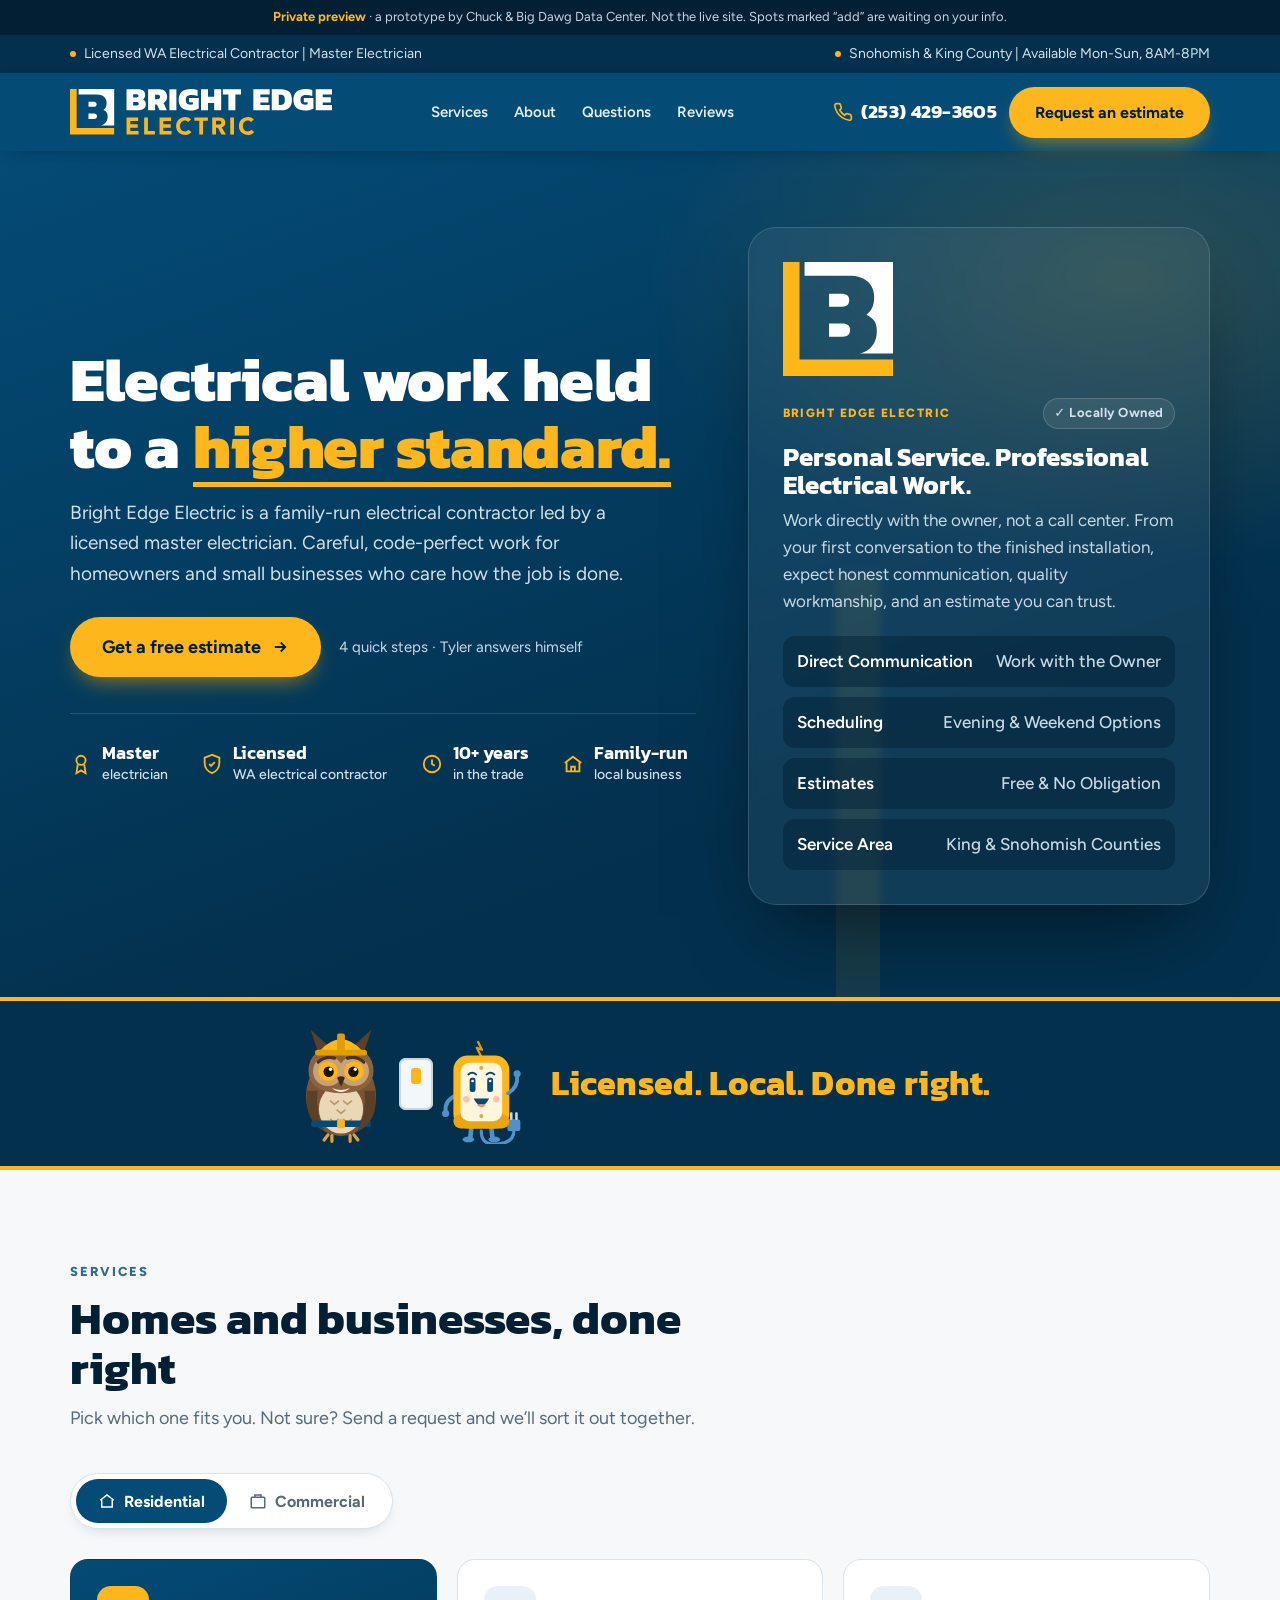
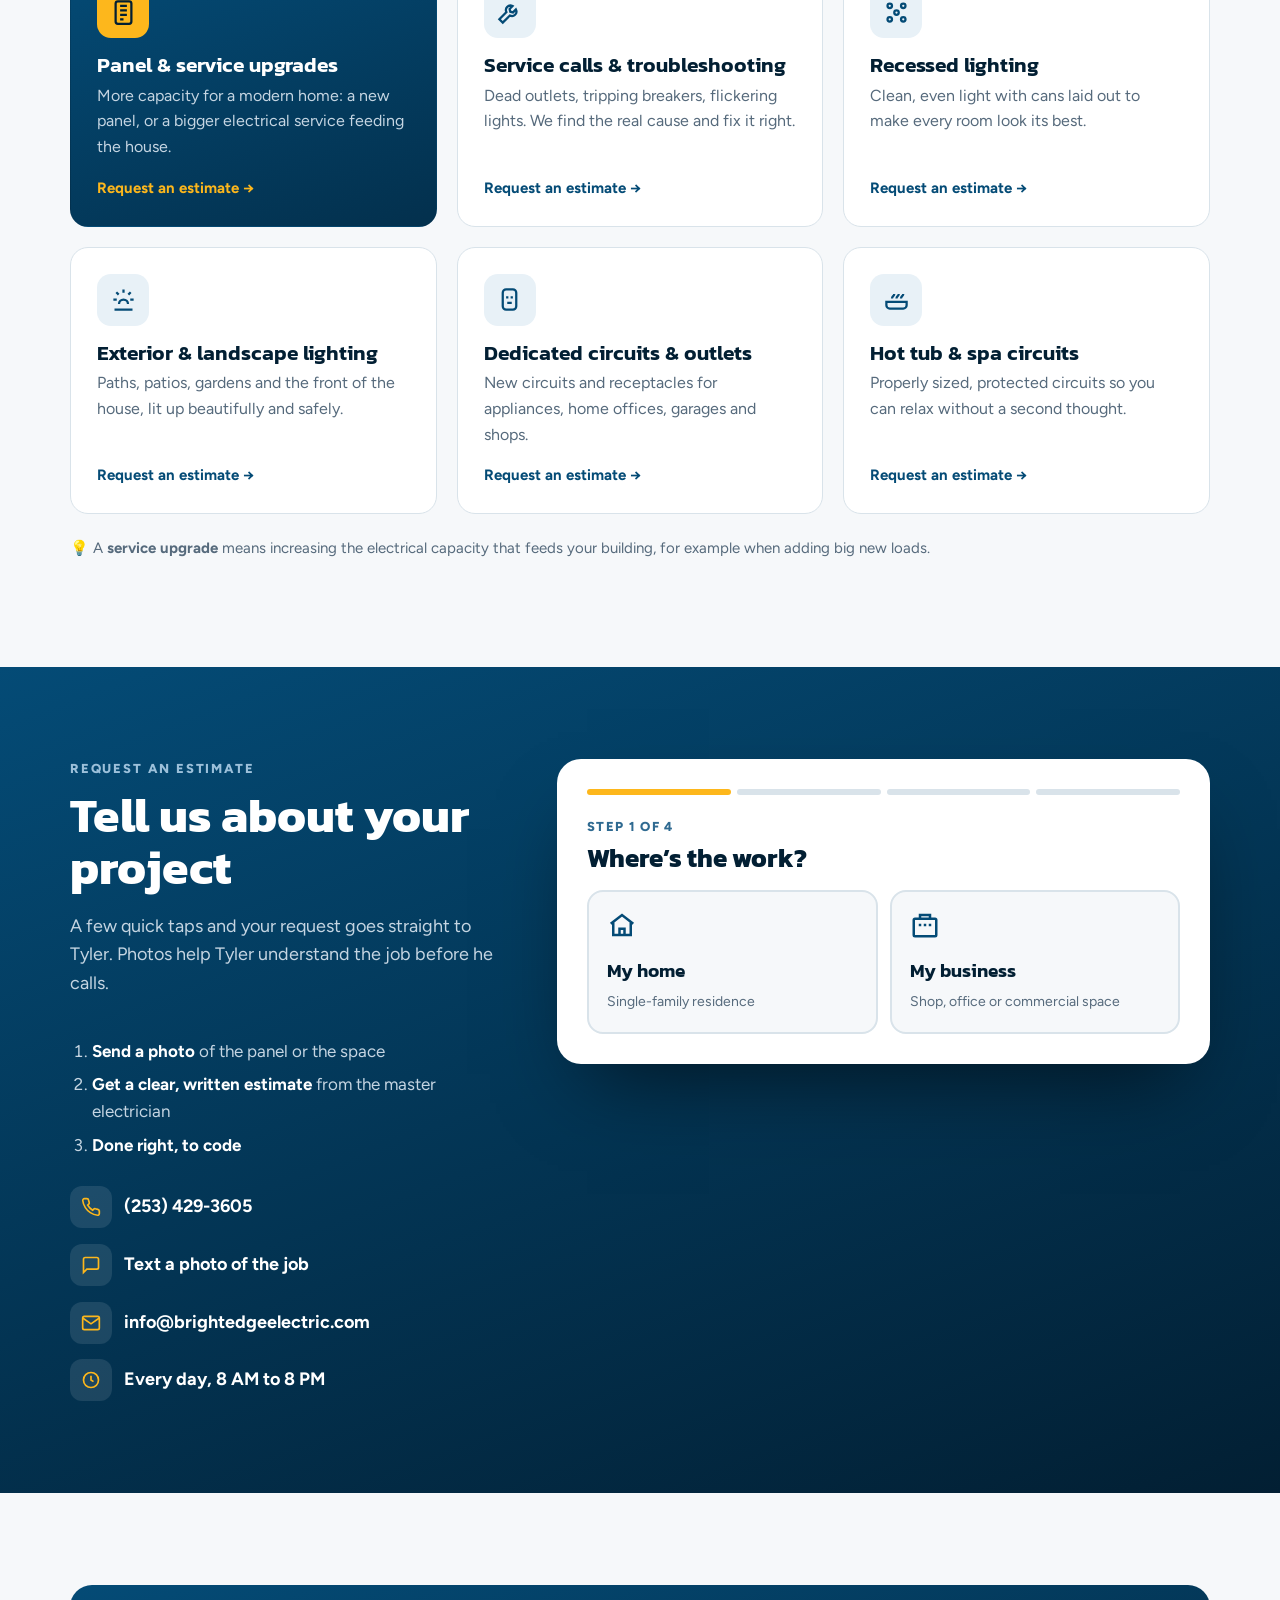
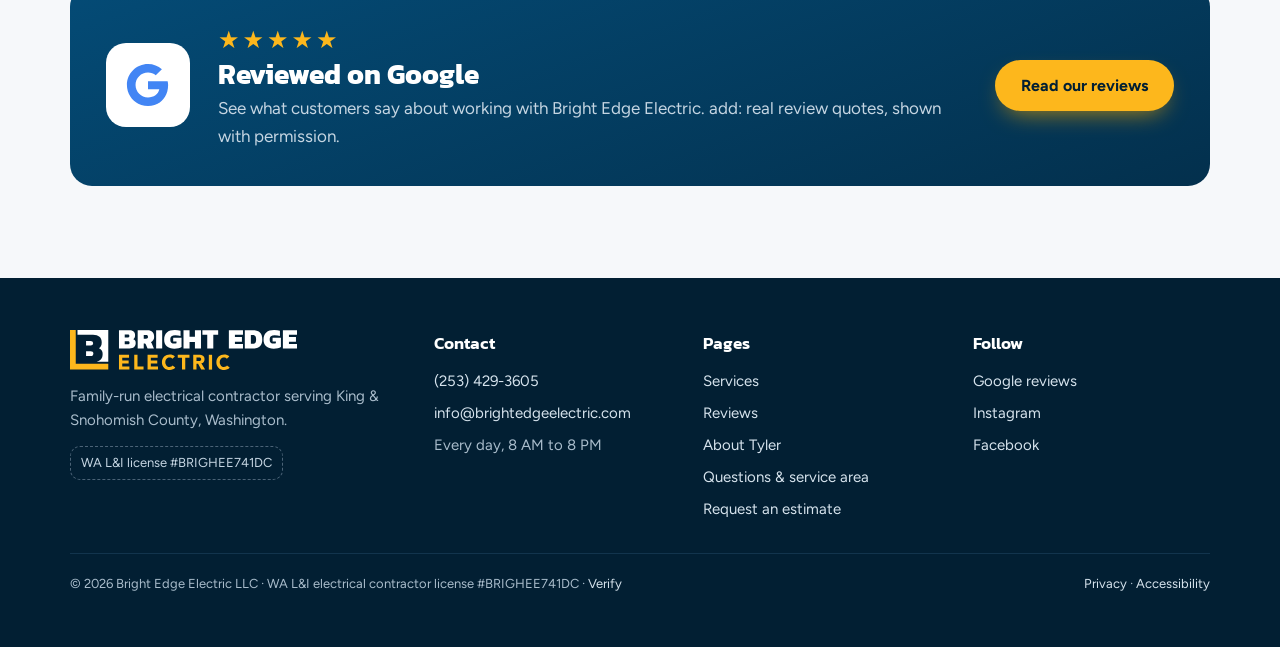
==== commit 14a8acdb: "Top tabs: Services, About, Questions, Reviews; "Work with the Owner" Reorders the main and phone nav" ====
--- a/index.html
+++ b/index.html
@@ -35,7 +35,7 @@
 
 <header class="main"><div class="wrap">
   <a class="logo" href="#top" aria-label="Bright Edge Electric home"><img src="assets/logo-horizontal-reverse.svg" alt="Bright Edge Electric"></a>
-  <nav class="links" aria-label="Main"><a href="#services">Services</a><a href="#reviews">Reviews</a><a href="about.html">About Tyler</a><a href="faq.html">Questions</a></nav>
+  <nav class="links" aria-label="Main"><a href="#services">Services</a><a href="about.html">About</a><a href="faq.html">Questions</a><a href="#reviews">Reviews</a></nav>
   <div class="head-cta">
     <a class="phone" href="tel:+12534293605" aria-label="Call (253) 429-3605">
       <svg viewBox="0 0 24 24" fill="none" stroke="currentColor" stroke-width="2"><path d="M22 16.9v3a2 2 0 0 1-2.2 2 19.8 19.8 0 0 1-8.6-3.1 19.5 19.5 0 0 1-6-6A19.8 19.8 0 0 1 2.1 4.2 2 2 0 0 1 4.1 2h3a2 2 0 0 1 2 1.7c.1.9.4 1.8.7 2.7a2 2 0 0 1-.5 2.1L8 9.8a16 16 0 0 0 6 6l1.3-1.3a2 2 0 0 1 2.1-.4c.9.3 1.8.6 2.7.7a2 2 0 0 1 1.7 2z"/></svg>
@@ -43,7 +43,7 @@
     <a class="btn btn-gold" href="#quote">Request an estimate</a>
   </div>
 </div></header>
-<nav class="mnav" aria-label="Pages"><div class="wrap"><a href="#services">Services</a><a href="#reviews">Reviews</a><a href="about.html">About</a><a href="faq.html">Questions</a></div></nav>
+<nav class="mnav" aria-label="Pages"><div class="wrap"><a href="#services">Services</a><a href="about.html">About</a><a href="faq.html">Questions</a><a href="#reviews">Reviews</a></div></nav>
 
 <main id="top">
 <section class="hero" style="padding:0"><div class="wrap">
@@ -66,7 +66,7 @@
     <h3>Personal Service. Professional Electrical Work.</h3>
     <p>Work directly with the owner, not a call center. From your first conversation to the finished installation, expect honest communication, quality workmanship, and an estimate you can trust.</p>
     <div class="hours">
-      <div>Direct Communication <span>Work With the Owner</span></div>
+      <div>Direct Communication <span>Work with the Owner</span></div>
       <div>Scheduling <span>Evening &amp; Weekend Options</span></div>
       <div>Estimates <span>Free &amp; No Obligation</span></div>
       <div>Service Area <span>King &amp; Snohomish Counties</span></div>
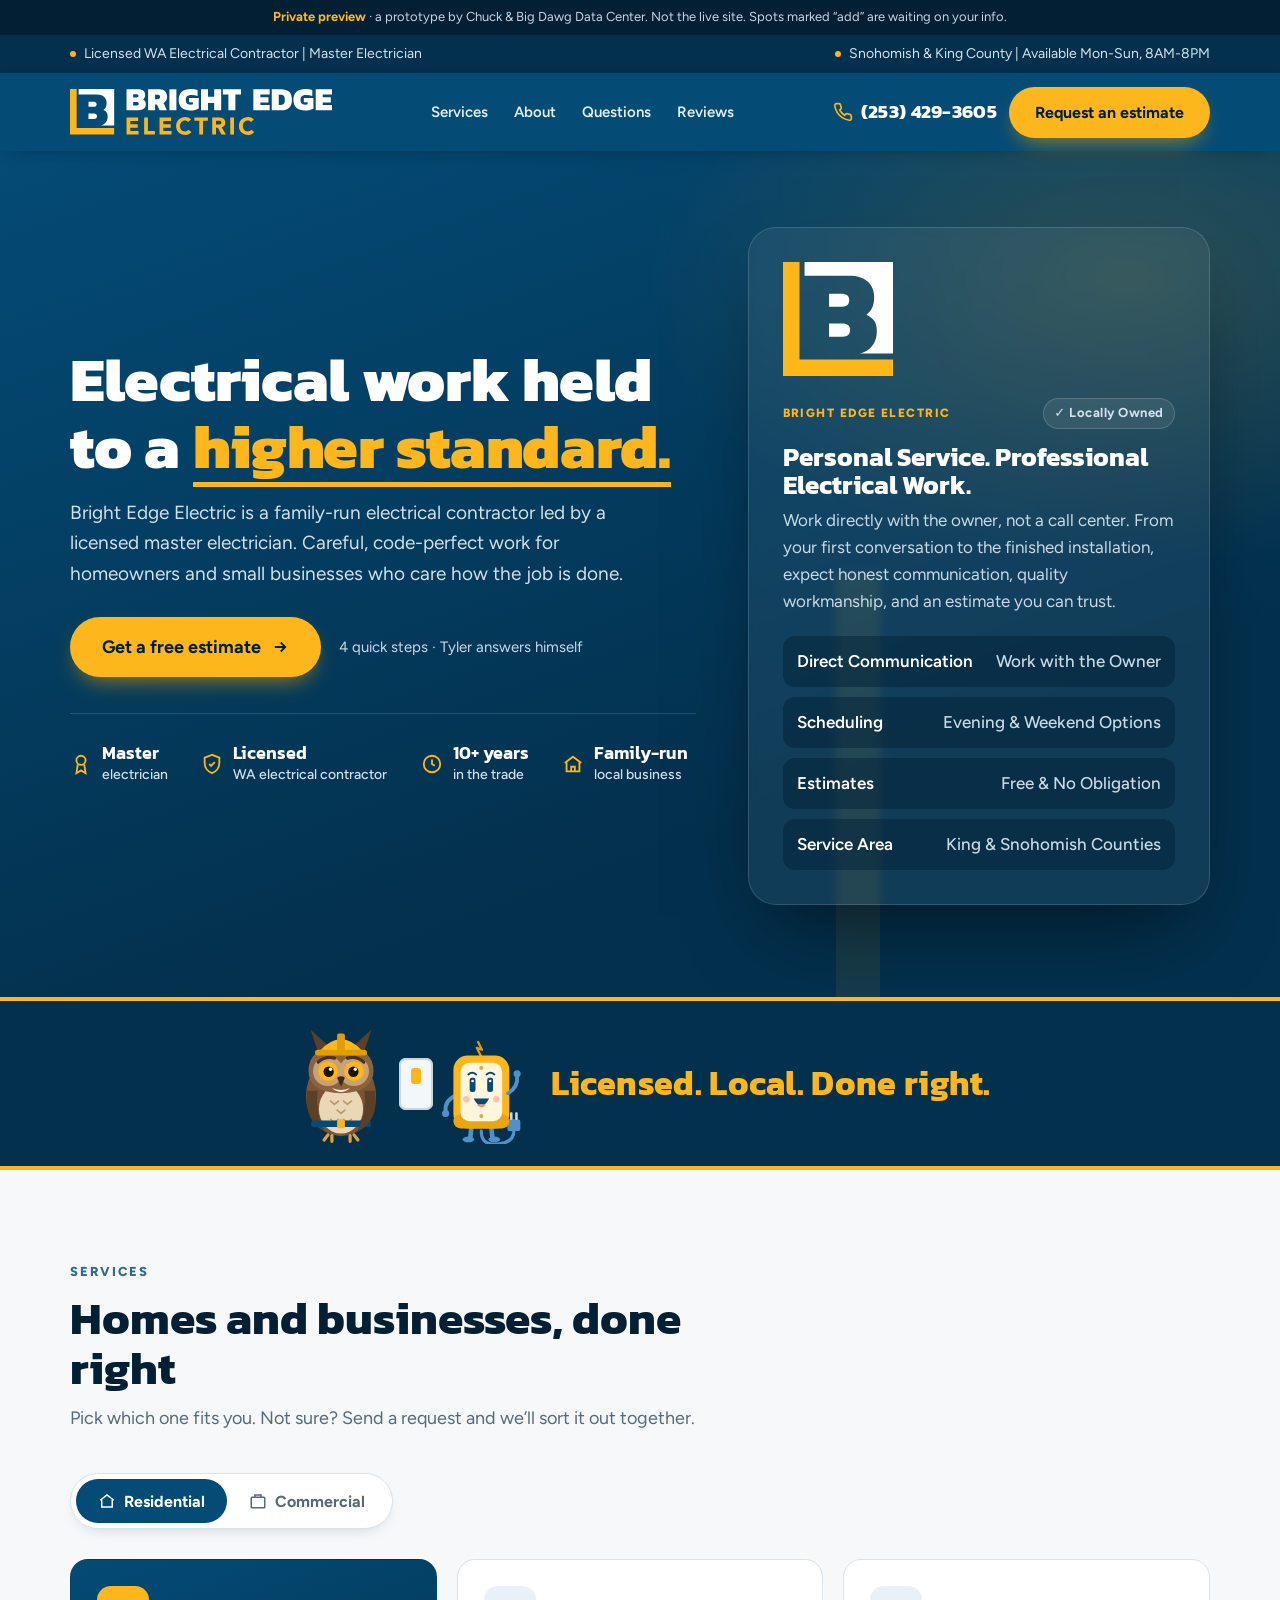
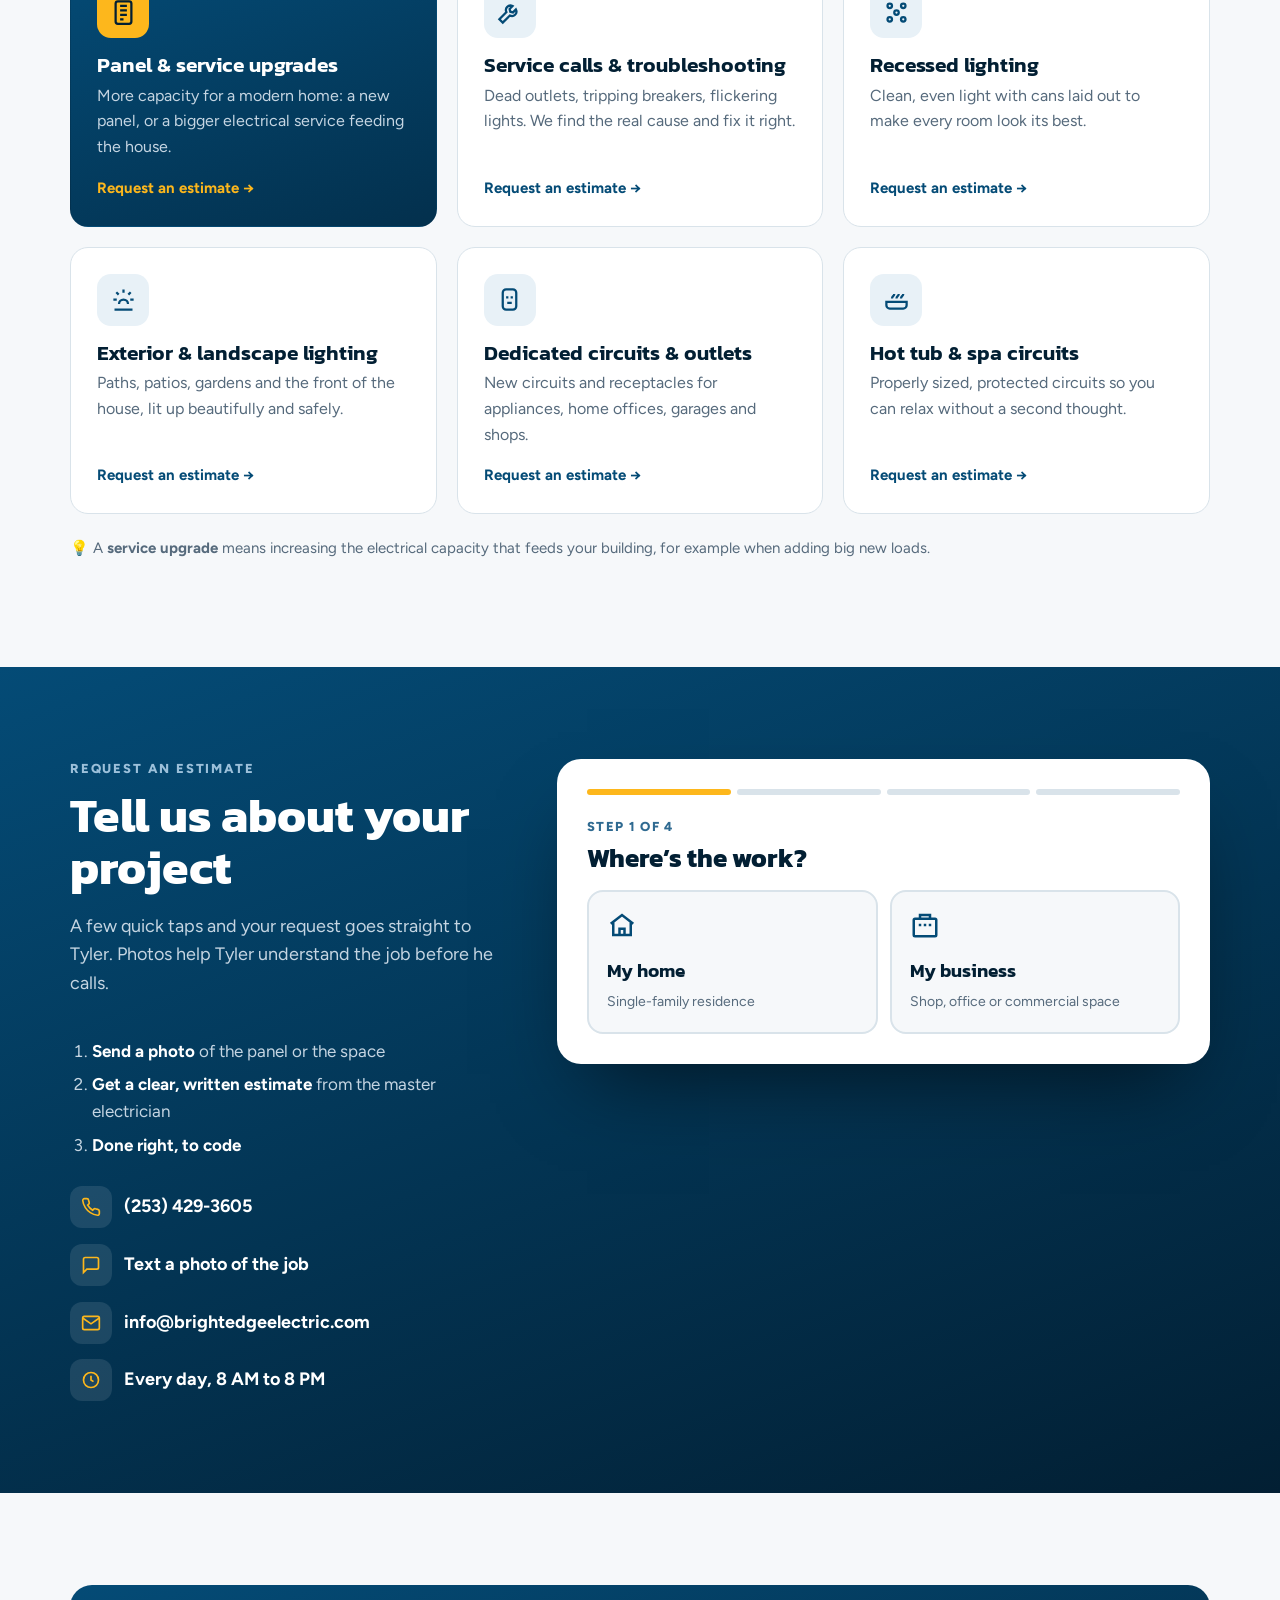
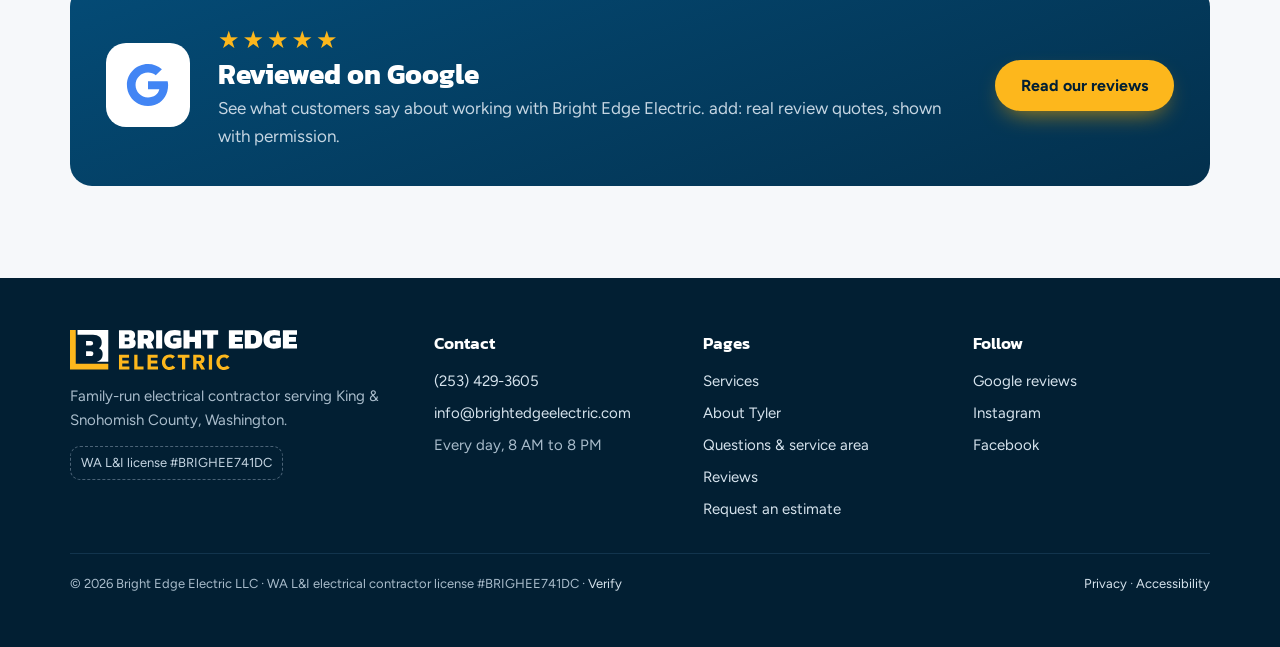
==== commit 03971b2d: "Footer page list in the same order as the top tabs Services, About, Questions, Reviews, then Request" ====
--- a/index.html
+++ b/index.html
@@ -247,7 +247,7 @@
     <p style="margin:14px 0 0">Family-run electrical contractor serving King &amp; Snohomish County, Washington.</p>
     <span class="lic">WA L&amp;I license #BRIGHEE741DC</span></div>
   <div><h4>Contact</h4><ul><li><a href="tel:+12534293605">(253) 429-3605</a></li><li><a href="mailto:info@brightedgeelectric.com">info@brightedgeelectric.com</a></li><li>Every day, 8 AM to 8 PM</li></ul></div>
-  <div><h4>Pages</h4><ul><li><a href="#services">Services</a></li><li><a href="#reviews">Reviews</a></li><li><a href="about.html">About Tyler</a></li><li><a href="faq.html">Questions &amp; service area</a></li><li><a href="#quote">Request an estimate</a></li></ul></div>
+  <div><h4>Pages</h4><ul><li><a href="#services">Services</a></li><li><a href="about.html">About Tyler</a></li><li><a href="faq.html">Questions &amp; service area</a></li><li><a href="#reviews">Reviews</a></li><li><a href="#quote">Request an estimate</a></li></ul></div>
   <div><h4>Follow</h4><ul><li><a href="https://share.google/fxkkFDbRHWmGJxpIm" target="_blank" rel="noopener">Google reviews</a></li><li><a href="https://www.instagram.com/brightedgeelectric" target="_blank" rel="noopener">Instagram</a></li><li><a href="https://www.facebook.com/share/1AqopaQsct/" target="_blank" rel="noopener">Facebook</a></li></ul></div>
   <div class="legal"><span>© 2026 Bright Edge Electric LLC · WA L&amp;I electrical contractor license #BRIGHEE741DC · <a href="https://secure.lni.wa.gov/verify/" target="_blank" rel="noopener">Verify</a></span><span><a href="privacy.html">Privacy</a> · <a href="accessibility.html">Accessibility</a></span></div>
 </div></footer>
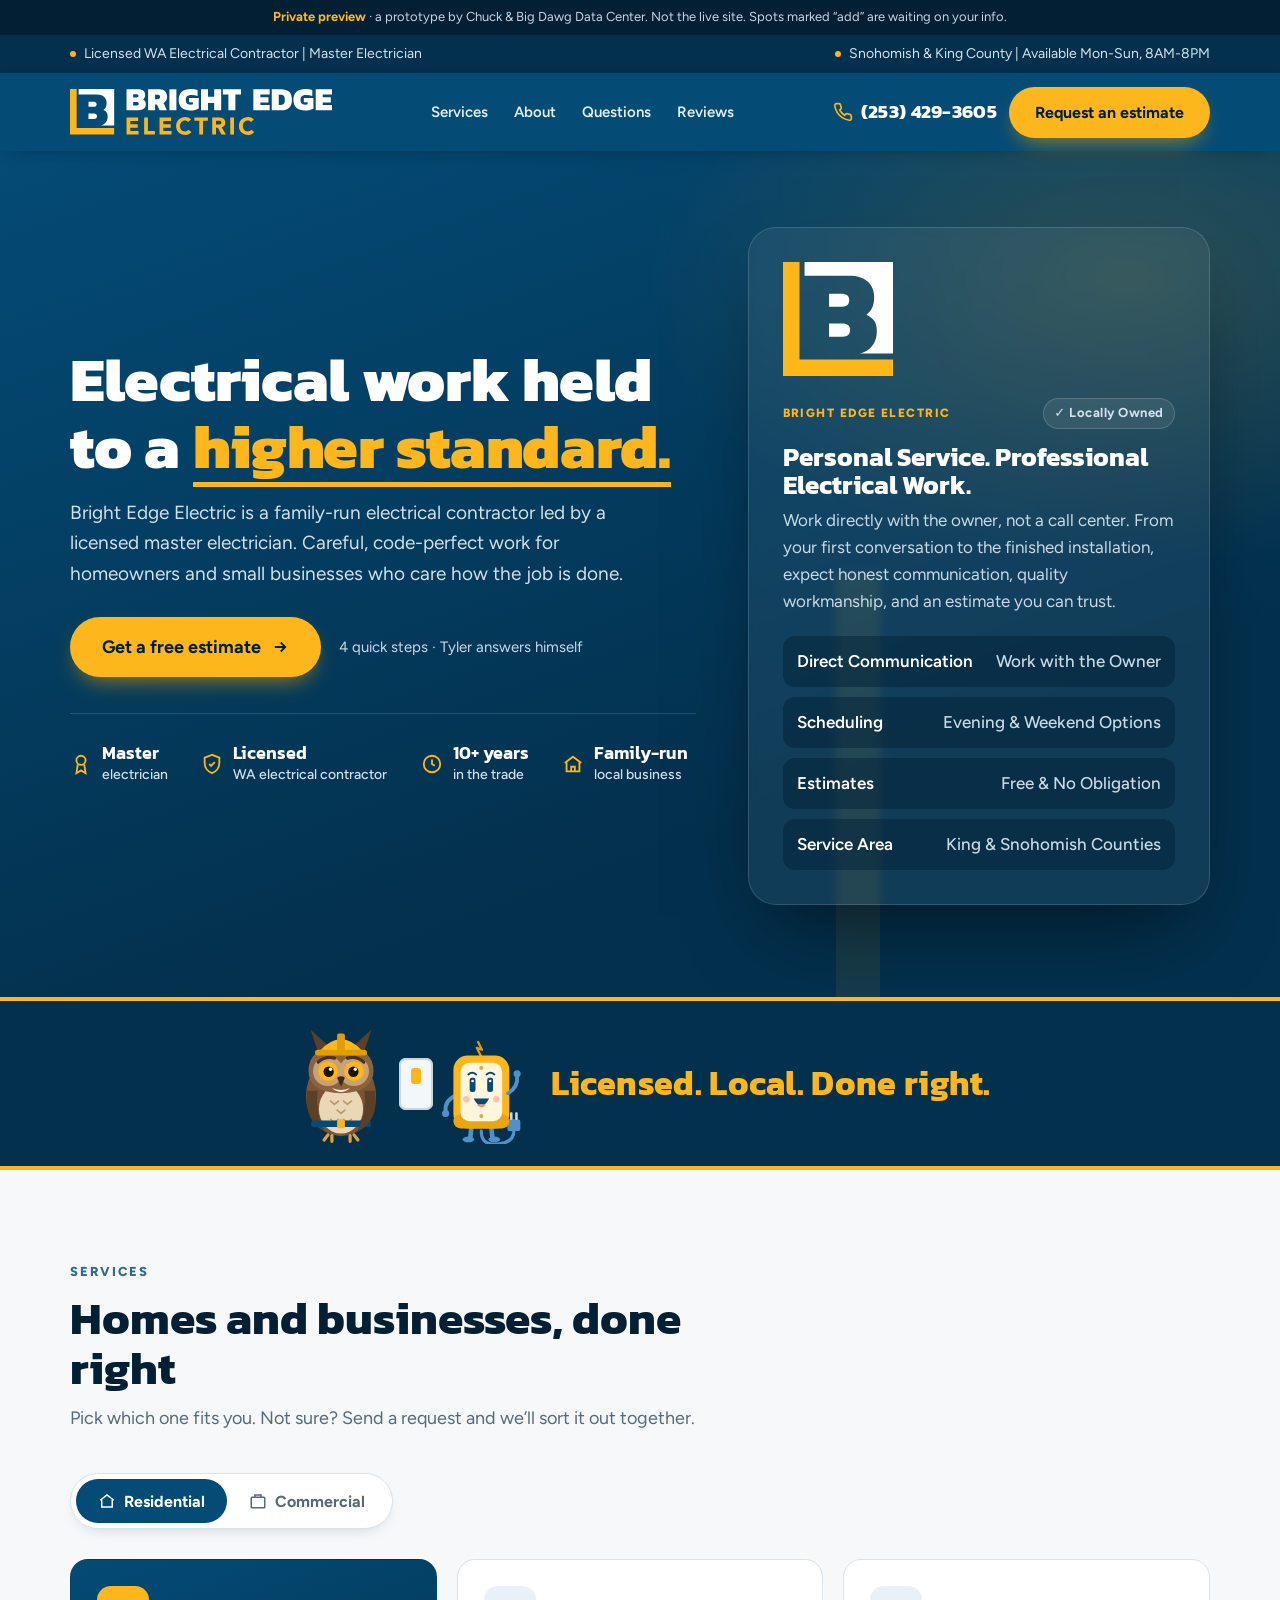
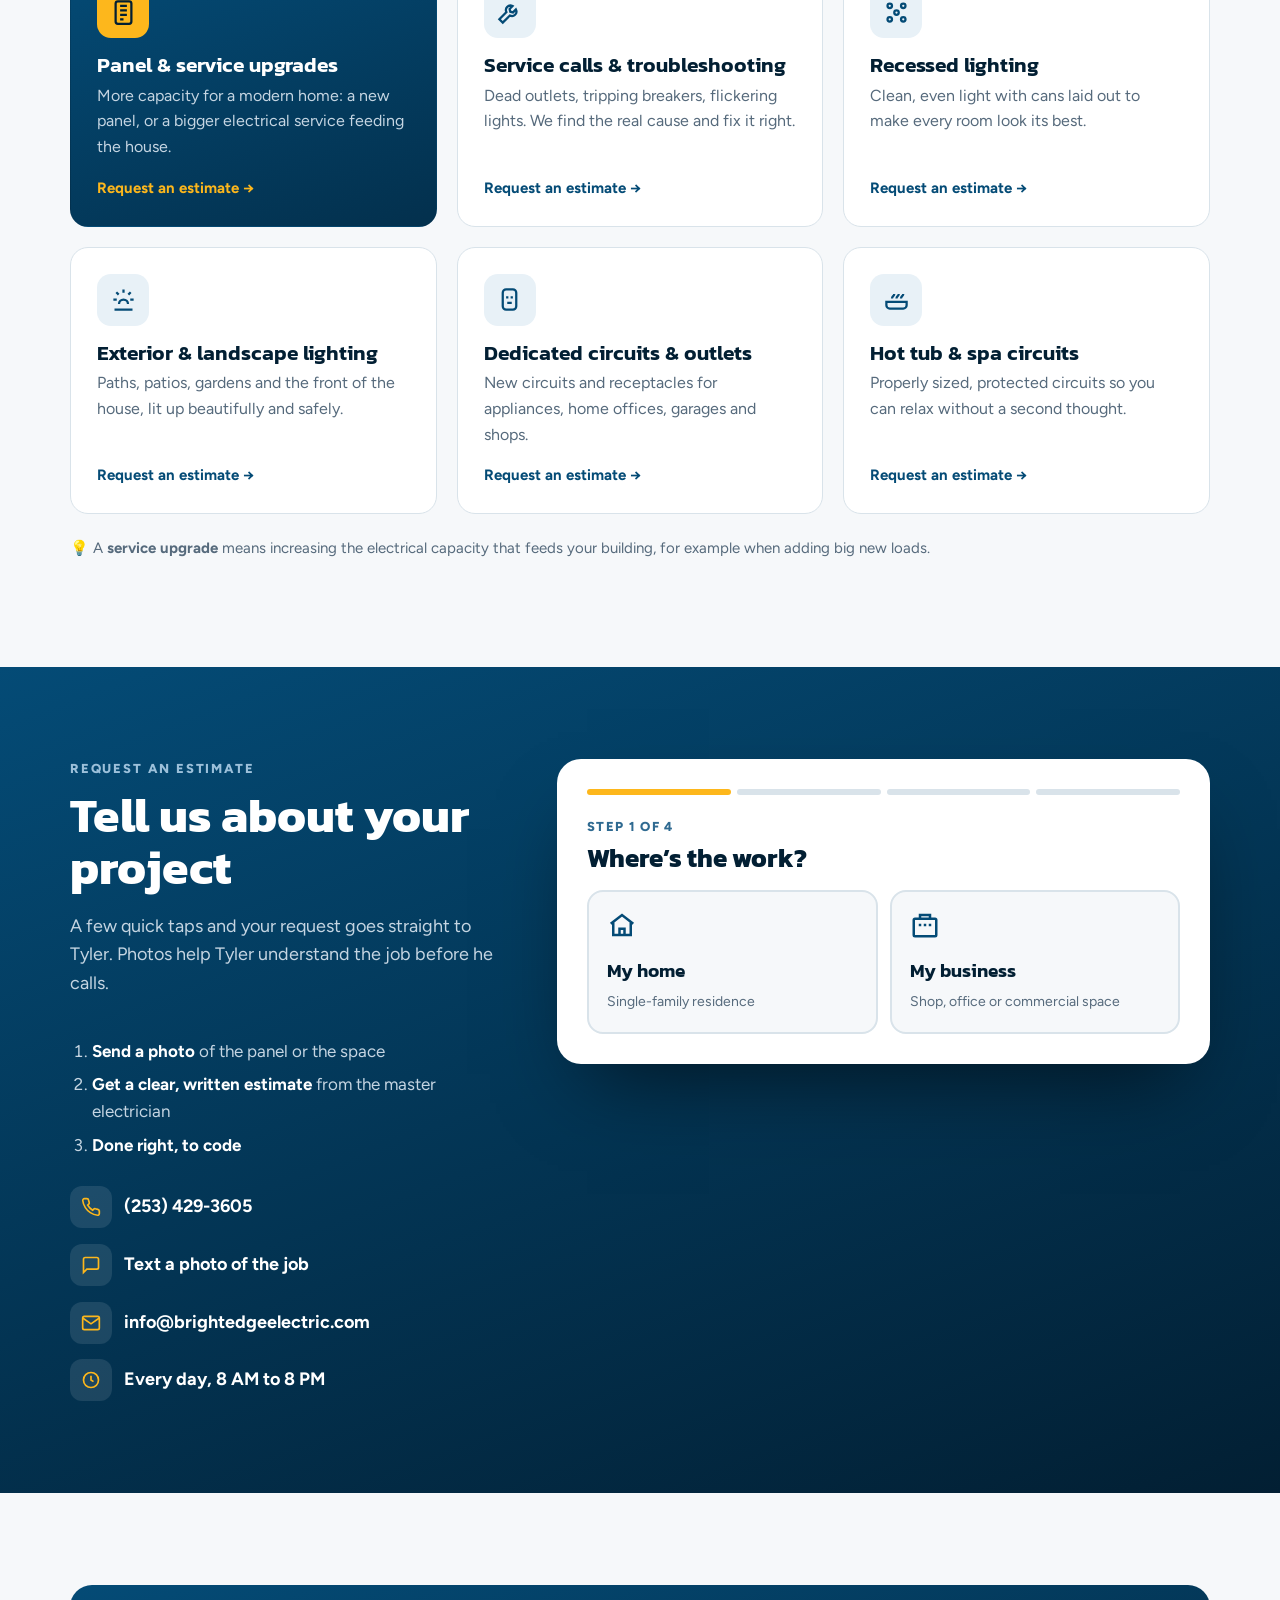
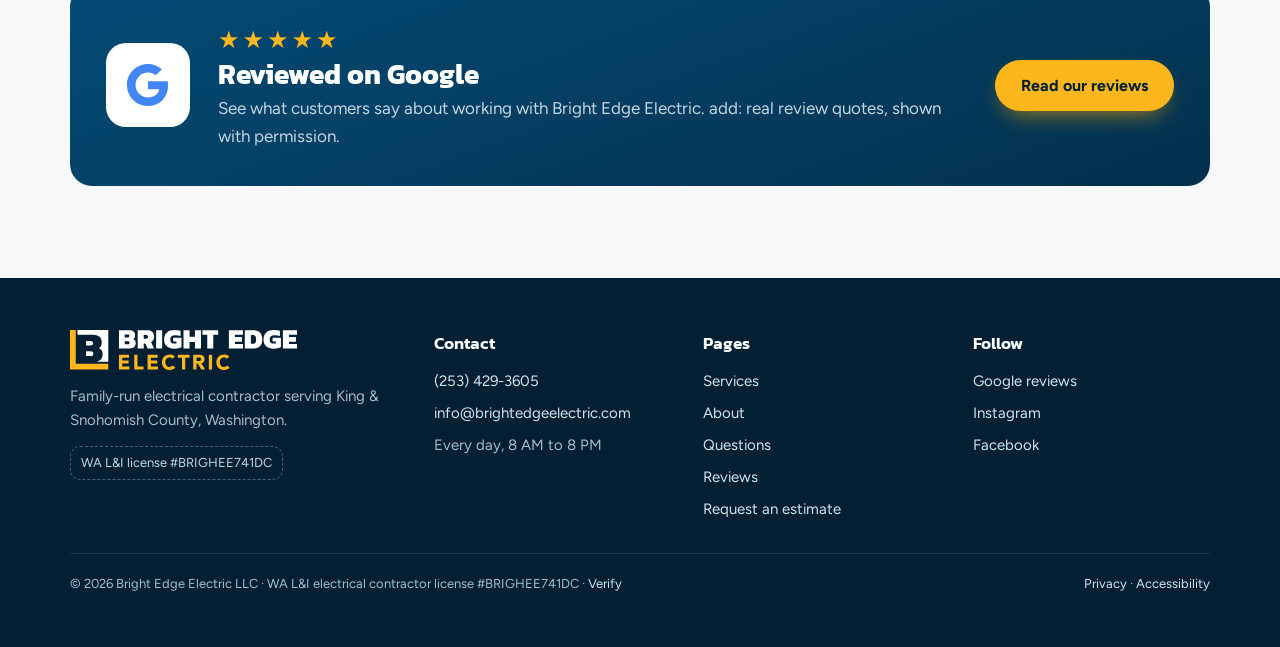
==== commit d26f949c: "Footer page labels match the top tabs (About, Questions) Co-Authored-By: Claude Sonnet 5.5 <noreply@" ====
--- a/index.html
+++ b/index.html
@@ -247,7 +247,7 @@
     <p style="margin:14px 0 0">Family-run electrical contractor serving King &amp; Snohomish County, Washington.</p>
     <span class="lic">WA L&amp;I license #BRIGHEE741DC</span></div>
   <div><h4>Contact</h4><ul><li><a href="tel:+12534293605">(253) 429-3605</a></li><li><a href="mailto:info@brightedgeelectric.com">info@brightedgeelectric.com</a></li><li>Every day, 8 AM to 8 PM</li></ul></div>
-  <div><h4>Pages</h4><ul><li><a href="#services">Services</a></li><li><a href="about.html">About Tyler</a></li><li><a href="faq.html">Questions &amp; service area</a></li><li><a href="#reviews">Reviews</a></li><li><a href="#quote">Request an estimate</a></li></ul></div>
+  <div><h4>Pages</h4><ul><li><a href="#services">Services</a></li><li><a href="about.html">About</a></li><li><a href="faq.html">Questions</a></li><li><a href="#reviews">Reviews</a></li><li><a href="#quote">Request an estimate</a></li></ul></div>
   <div><h4>Follow</h4><ul><li><a href="https://share.google/fxkkFDbRHWmGJxpIm" target="_blank" rel="noopener">Google reviews</a></li><li><a href="https://www.instagram.com/brightedgeelectric" target="_blank" rel="noopener">Instagram</a></li><li><a href="https://www.facebook.com/share/1AqopaQsct/" target="_blank" rel="noopener">Facebook</a></li></ul></div>
   <div class="legal"><span>© 2026 Bright Edge Electric LLC · WA L&amp;I electrical contractor license #BRIGHEE741DC · <a href="https://secure.lni.wa.gov/verify/" target="_blank" rel="noopener">Verify</a></span><span><a href="privacy.html">Privacy</a> · <a href="accessibility.html">Accessibility</a></span></div>
 </div></footer>
